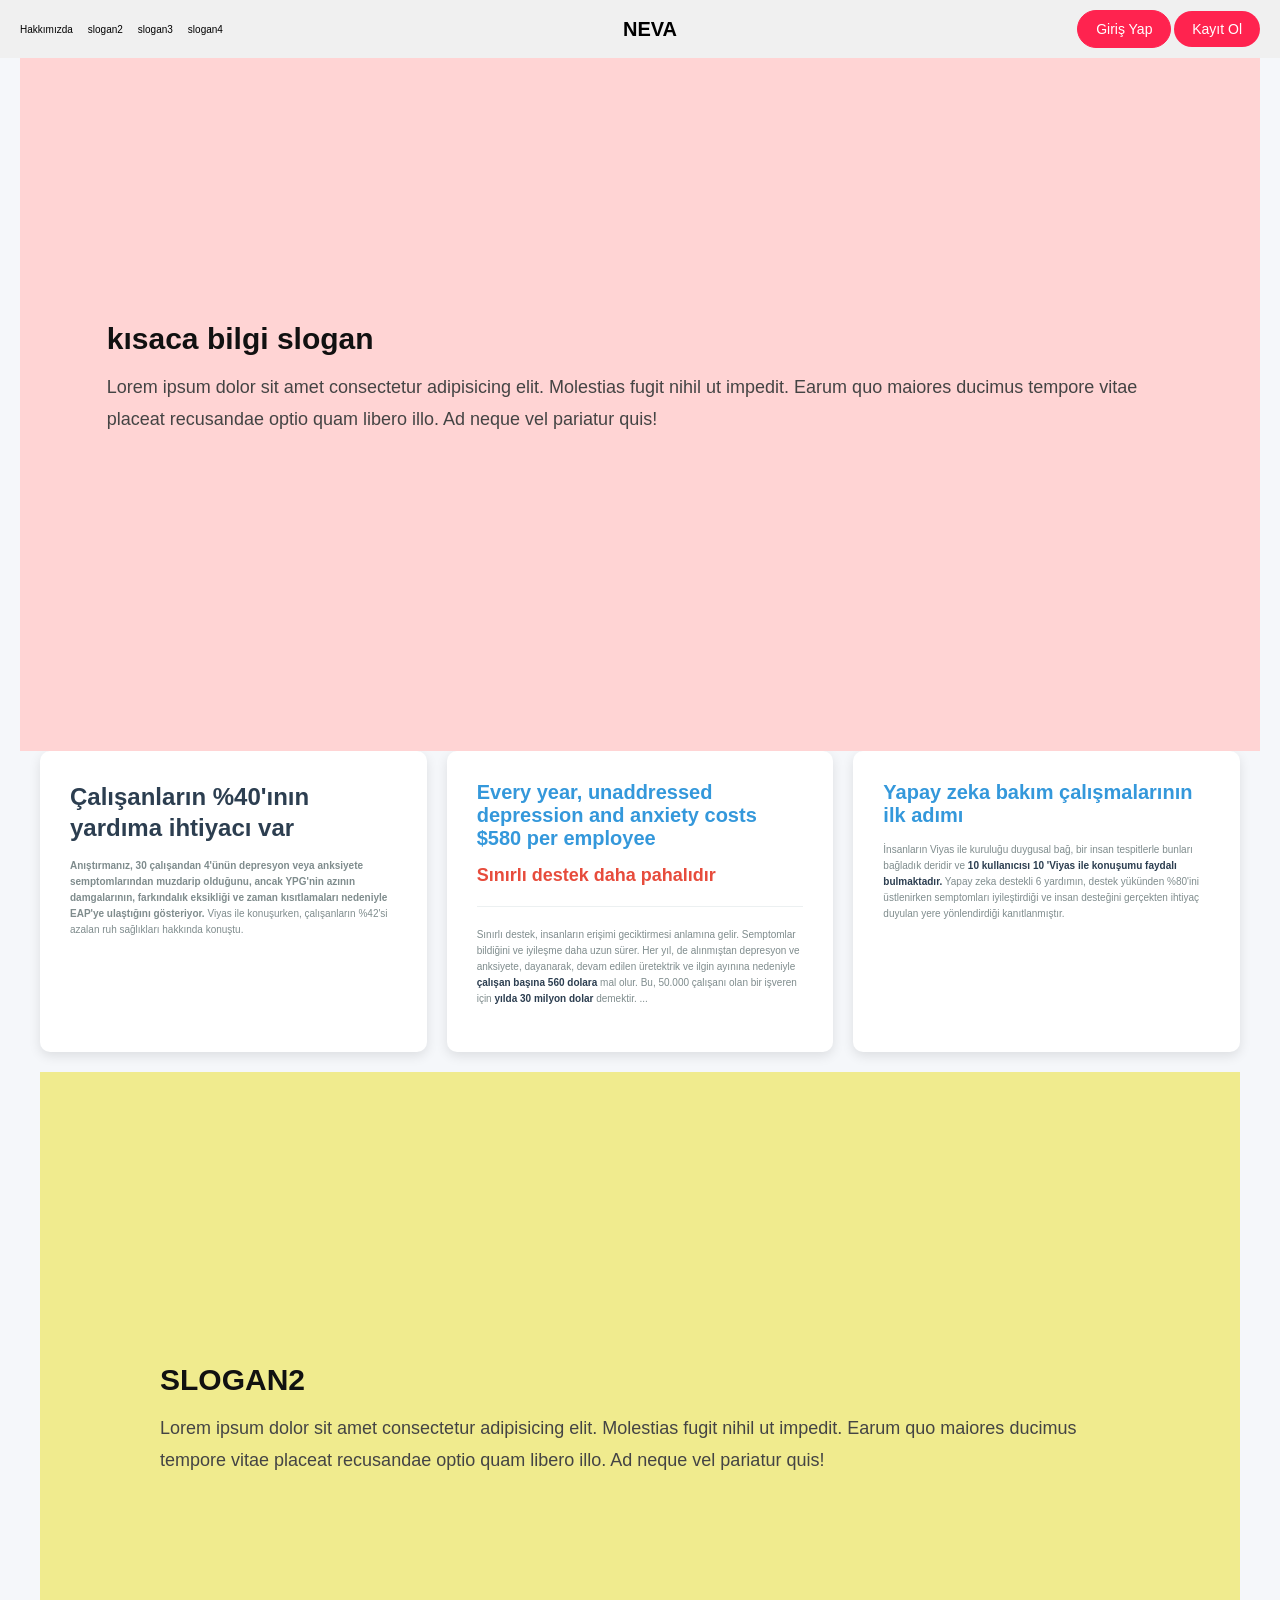
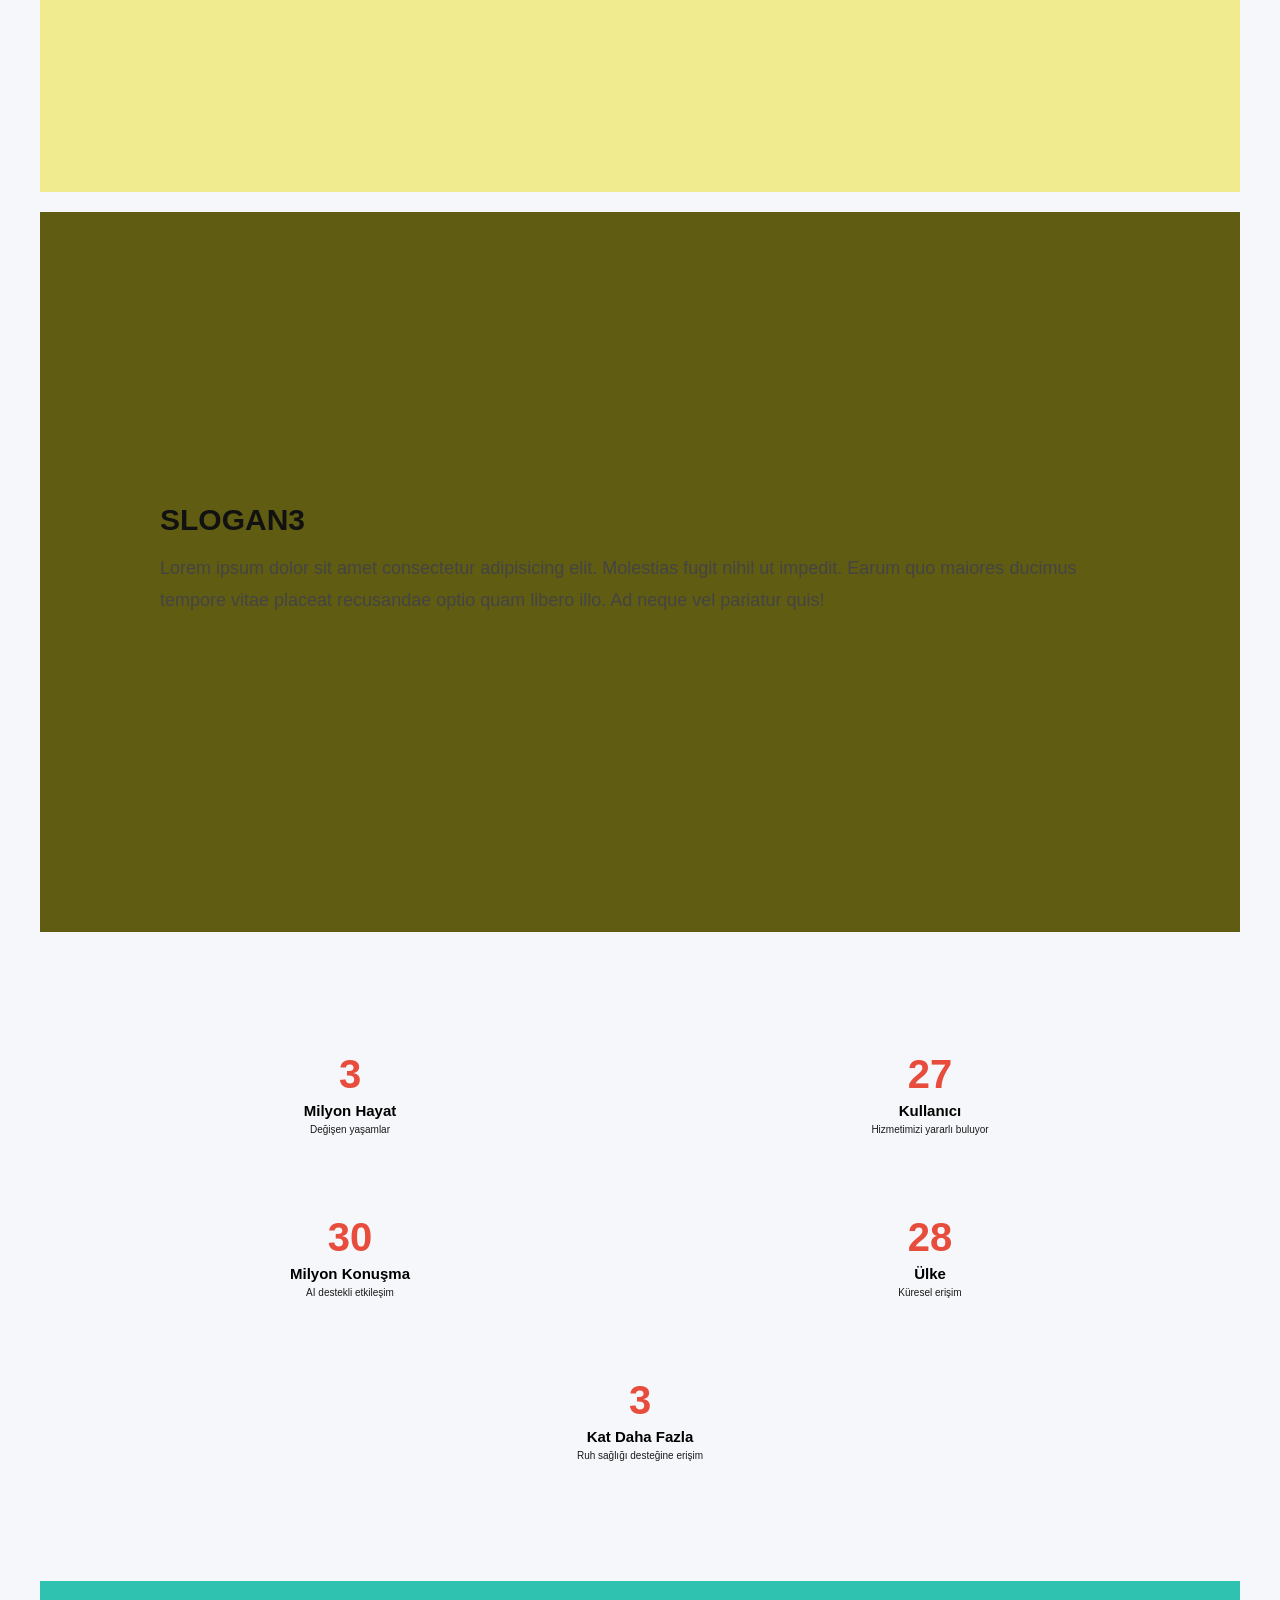
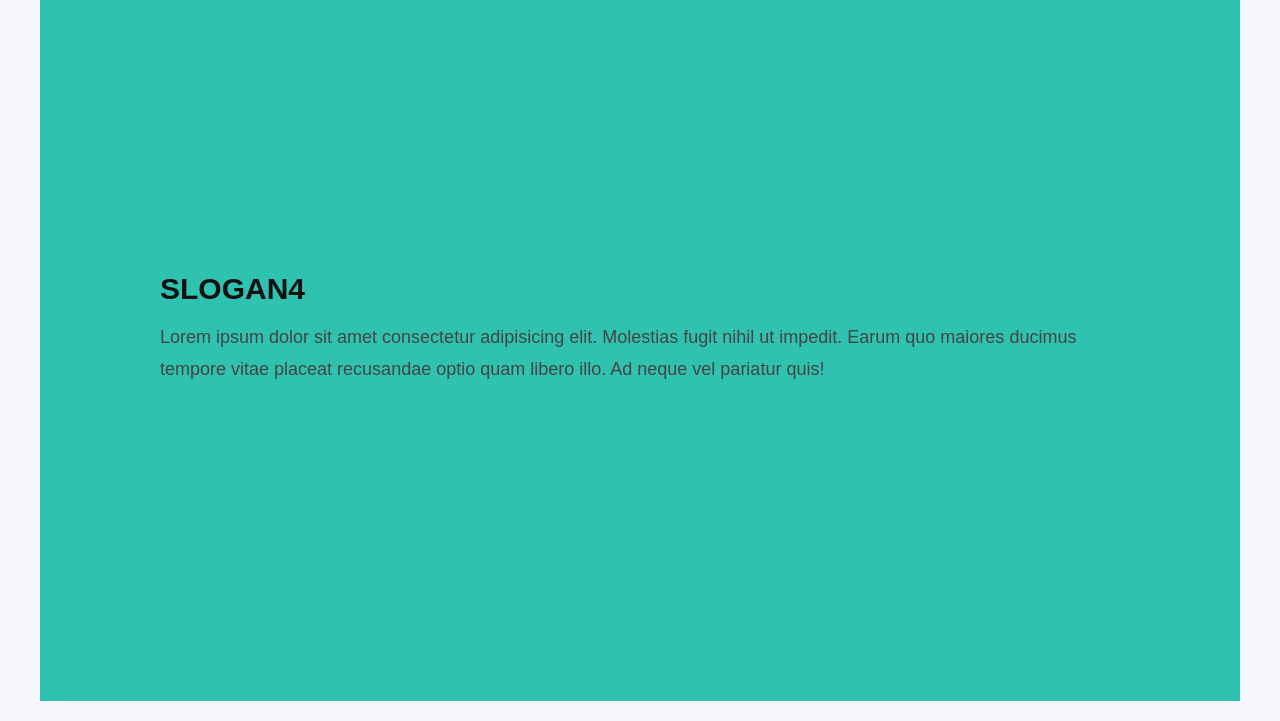
==== frontend/index.html @ 6c801b06 "anasayfa demo" ====
<!DOCTYPE html>
<html lang="tr">
<head>
  <meta charset="UTF-8" />
  <meta name="viewport" content="width=device-width, initial-scale=1.0"/>
  <link rel="stylesheet" href="styles.css" />
  <link rel="stylesheet" href="s.css" />
  <title>NEVA</title>
</head>
<body>

  <header class="header">
    <!-- 
    neva logosu
    <a href="#" class="logo"><img src="images/logo1.png" alt="logo" /></a> -->
  </header>



    <nav id="main-nav" class="hidden">
        <div class="nav-left">
           <a href="#slogan1">Hakkımızda </a>
           <a href="#slogan2">slogan2 </a>
            <a href="#slogan3">slogan3</a>
            <a href="#slogan4">slogan4</a>

        </div>
        <div class="nav-center">
            <h1>NEVA</h1>
        </div>
 <div class="auth-buttons">
      <a href="#" class="btn girisyap" id="openLoginModal">Giriş Yap</a>
      <a href="#" class="btn kayitol" id="openRegisterModal">Kayıt Ol</a>
    </div>
           
    </nav>


    <script src="script.js"></script>
</body>
</html>





  <button class="menu-button">
    <i class="fa-solid fa-bars"></i>
  </button>
<!--1.slogan-->
<section class="slogan1" id="slogan1">
    <div class="row">
    <div class="content">
     
      <h3>kısaca bilgi slogan</h3>
      <p>
      Lorem ipsum dolor sit amet consectetur adipisicing elit. Molestias fugit nihil ut impedit. Earum quo maiores ducimus tempore vitae placeat recusandae optio quam libero illo. Ad neque vel pariatur quis!
      </p>
      
      </div>
   </div>
  </div>
</section>


<!-- üçlü kart -->


<div class="container">
        <!-- Birinci Kart -->
        <div class="card">
            <h1>Çalışanların %40'ının yardıma ihtiyacı var</h1>
            <p><strong>Anıştırmanız, 30 çalışandan 4'ünün depresyon veya anksiyete semptomlarından muzdarip olduğunu, ancak YPG'nin azının damgalarının, farkındalık eksikliği ve zaman kısıtlamaları nedeniyle EAP'ye ulaştığını gösteriyor.</strong> Viyas ile konuşurken, çalışanların %42'si azalan ruh sağlıkları hakkında konuştu.</p>
        </div>
        
        <!-- İkinci Kart -->
        <div class="card">
            <h2>Every year, unaddressed depression and anxiety costs $580 per employee</h2>
            <h3>Sınırlı destek daha pahalıdır</h3>
            <div class="divider"></div>
            <p>Sınırlı destek, insanların erişimi geciktirmesi anlamına gelir. Semptomlar bildiğini ve iyileşme daha uzun sürer. Her yıl, de alınmıştan depresyon ve anksiyete, dayanarak, devam edilen üretektrik ve ilgin ayınına nedeniyle <span class="highlight">çalışan başına 560 dolara</span> mal olur. Bu, 50.000 çalışanı olan bir işveren için <span class="highlight">yılda 30 milyon dolar</span> demektir. ...</p>
        </div>
        
        <!-- Üçüncü Kart -->
        <div class="card">
            <h2>Yapay zeka bakım çalışmalarının ilk adımı</h2>
            <p>İnsanların Viyas ile kuruluğu duygusal bağ, bir insan tespitlerle bunları bağladık deridir ve <span class="highlight">10 kullanıcısı 10 'Viyas ile konuşumu faydalı bulmaktadır.</span> Yapay zeka destekli 6 yardımın, destek yükünden %80'ini üstlenirken semptomları iyileştirdiği ve insan desteğini gerçekten ihtiyaç duyulan yere yönlendirdiği kanıtlanmıştır.</p>
        </div>




<!--slogan2-->
<section class="slogan2" id="slogan2">
<div class="row">
<div class="image">

<div class="content">

      <h3>SLOGAN2 </h3>
      <p>
      Lorem ipsum dolor sit amet consectetur adipisicing elit. Molestias fugit nihil ut impedit. Earum quo maiores ducimus tempore vitae placeat recusandae optio quam libero illo. Ad neque vel pariatur quis!
      </p>
      
 
</div>
</div>
</section>

<!--slogan3-->
<section class="slogan3" id="slogan3">
<div class="row">
<div class="image">

<div class="content">

      <h3>SLOGAN3 </h3>
      <p>
      Lorem ipsum dolor sit amet consectetur adipisicing elit. Molestias fugit nihil ut impedit. Earum quo maiores ducimus tempore vitae placeat recusandae optio quam libero illo. Ad neque vel pariatur quis!
      </p>
</div>
</div>
</section>


<!-- sayaç başlangıç -->
<!-- 
 <div class="content-section">

    <div class="counter-section" id="counterSection">


            <div class="counters">
                <div class="counter-item">
                    <div class="counter-number" data-target="11">0
                    
                    </div>
                    <div class="counter-text">milyon</div>
                    <div class="counter-text">Kapsanan Hayatlar</div>
                </div>
                <div class="counter-item">
                    <div class="counter-number" data-target="91">0</div>
                    <div class="counter-text">Projects Completed</div>
                </div>
                <div class="counter-item">
                    <div class="counter-number" data-target="25">0</div>
                    <div class="counter-text">Team Members</div>
                </div>
                <div class="counter-item">
                    <div class="counter-number" data-target="98">0</div>
                    <div class="counter-text">Success Rate (%)</div>
                </div>
            </div>
        </div>
    </div>
     -->

<!-- YENİ SAYAÇ BÖLÜMÜ -->
<section class="counter-section" id="counterSection">
  <div class="counter-container">
    <div class="counter-row">
      <div class="counter-item">
        <div class="counter-number" data-target="11">0</div>
        <div class="counter-text">Milyon Hayat</div>
        <div class="counter-subtext">Değişen yaşamlar</div>
      </div>
      <div class="counter-item">
        <div class="counter-number" data-target="91">0</div>
        <div class="counter-text">Kullanıcı</div>
        <div class="counter-subtext">Hizmetimizi yararlı buluyor</div>
      </div>
    </div>
    
    <div class="counter-row">
      <div class="counter-item">
        <div class="counter-number" data-target="100">0</div>
        <div class="counter-text">Milyon Konuşma</div>
        <div class="counter-subtext">AI destekli etkileşim</div>
      </div>
      <div class="counter-item">
        <div class="counter-number" data-target="95">0</div>
        <div class="counter-text">Ülke</div>
        <div class="counter-subtext">Küresel erişim</div>
      </div>
    </div>
    
    <div class="counter-fullwidth">
      <div class="counter-item">
        <div class="counter-number" data-target="10">0</div>
        <div class="counter-text">Kat Daha Fazla</div>
        <div class="counter-subtext">Ruh sağlığı desteğine erişim</div>
      </div>
    </div>
  </div>
</section>


<section class="slogan4" id="slogan4">
<div class="content">
     <h3>SLOGAN4</h3>
      <p>
      Lorem ipsum dolor sit amet consectetur adipisicing elit. Molestias fugit nihil ut impedit. Earum quo maiores ducimus tempore vitae placeat recusandae optio quam libero illo. Ad neque vel pariatur quis!
      </p>
      
</div>
<div class="row">


</section>


  <!-- GİRİŞ YAP MODALI -->
  <div class="modal login-modal" id="loginModal">
    <div class="modal-content">
      <span class="close-button">&times;</span>
      <h2>Giriş Yap</h2>
      <form>
        <input type="email" placeholder="E-posta" required>
        <input type="password" placeholder="Şifre" required>
        <div class="remember-forgot">
          <label><input type="checkbox"> Beni Hatırla</label>
          <a href="#">Şifremi Unuttum?</a>
        </div>
        <input type="submit" value="Giriş">
        <p class="signup-link">
          Kayıtlı değil misin? <a href="#" id="switchToRegister">Kayıt Ol</a>
        </p>
      </form>
    </div>
  </div>



  <!-- KAYIT OL MODALI -->
  <div class="modal register-modal" id="registerModal">
    <div class="modal-content">
      <span class="close-register">&times;</span>
      <h2>Kayıt Ol</h2>
      <form id="registerForm">
        <input type="text" placeholder="Adınız" required>
        <input type="text" placeholder="Soyadınız" required>
        <input type="email" placeholder="E-posta" required>
        <input type="password" id="password" placeholder="Şifre" required>
        <input type="password" id="confirmPassword" placeholder="Şifreyi Tekrar Girin" required>
        <p id="passwordError" style="color: red; display: none;">Şifreler uyuşmuyor!</p>
        <input type="submit" value="Kayıt Ol">
        <p class="signup-link">
          Zaten bir hesabın var mı? <a href="#" id="switchToLogin">Giriş Yap</a>
        </p>
      </form>
    </div>
  </div>


  
  <!-- JAVASCRIPT -->
  <script>
    const loginModal = document.getElementById("loginModal");
    const registerModal = document.getElementById("registerModal");

    const openLoginBtn = document.getElementById("openLoginModal");
    const openRegisterBtn = document.getElementById("openRegisterModal");

    const closeLoginBtn = document.querySelector(".close-button");
    const closeRegisterBtn = document.querySelector(".close-register");

    const switchToRegisterLink = document.getElementById("switchToRegister");
    const switchToLoginLink = document.getElementById("switchToLogin");

    // Modal Aç
    openLoginBtn.addEventListener("click", e => {
      e.preventDefault();
      loginModal.classList.add("active");
      registerModal.classList.remove("active");
    });

    openRegisterBtn.addEventListener("click", e => {
      e.preventDefault();
      registerModal.classList.add("active");
      loginModal.classList.remove("active");
    });

    // Modal Kapat
    closeLoginBtn.addEventListener("click", () => loginModal.classList.remove("active"));
    closeRegisterBtn.addEventListener("click", () => registerModal.classList.remove("active"));

    window.addEventListener("click", e => {
      if (e.target === loginModal) loginModal.classList.remove("active");
      if (e.target === registerModal) registerModal.classList.remove("active");
    });

    // Modal Geçişleri
    switchToRegisterLink.addEventListener("click", e => {
      e.preventDefault();
      loginModal.classList.remove("active");
      registerModal.classList.add("active");
    });

    switchToLoginLink.addEventListener("click", e => {
      e.preventDefault();
      registerModal.classList.remove("active");
      loginModal.classList.add("active");
    });

    // Şifre Eşleşme Kontrolü
    document.getElementById("registerForm").addEventListener("submit", function (e) {
      const pw = document.getElementById("password").value;
      const cpw = document.getElementById("confirmPassword").value;
      const errorMsg = document.getElementById("passwordError");

      if (pw !== cpw) {
        e.preventDefault();
        errorMsg.style.display = "block";
      } else {
        errorMsg.style.display = "none";
      }
    });


    //hadi başlayalım
    const startNowBtn = document.getElementById("startNowBtn");

startNowBtn.addEventListener("click", e => {
  e.preventDefault();
  registerModal.classList.add("active");
  loginModal.classList.remove("active");
});

  </script>




    <script>

        document.addEventListener('DOMContentLoaded', () => {
            const counterElements = document.querySelectorAll('.counter-number');
            const counterSection = document.getElementById('counterSection');
            let animationInProgress = false;
            let animationTimeout;
            
            // Reset all counters to 0
            function resetCounters() {
                counterElements.forEach(element => {
                    element.textContent = '0';
                    element.classList.remove('counting', 'completed');
                });
            }
            
            // Check if element is in viewport
            function isInViewport(element) {
                const rect = element.getBoundingClientRect();
                return (
                    rect.top <= (window.innerHeight * 0.75) && // Start animation when 75% in view
                    rect.bottom >= (window.innerHeight * 0.25)
                );
            }
            
            // Animate counter
            function animateCounter(element, target) {
                let current = 0;
                const increment = target / 50; // Slower animation
                element.classList.add('counting');
                
                const timer = setInterval(() => {
                    current += increment;
                    if (current >= target) {
                        clearInterval(timer);
                        current = target;
                        element.classList.remove('counting');
                        element.classList.add('completed');
                    }
                    element.textContent = Math.floor(current);
                }, 20); // Increased duration for smoother effect
            }
            
            // Handle scroll event with debounce
            function handleScroll() {
                // Clear any pending timeout
                clearTimeout(animationTimeout);
                
                // Debounce the scroll event
                animationTimeout = setTimeout(() => {
                    if (isInViewport(counterSection)) {
                        if (!animationInProgress) {
                            animationInProgress = true;
                            resetCounters();
                            
                            // Small delay before starting animation
                            setTimeout(() => {
                                counterElements.forEach(element => {
                                    const target = parseInt(element.getAttribute('data-target'));
                                    animateCounter(element, target);
                                });
                            }, 300);
                        }
                    } else {
                        // Reset animation flag when section leaves viewport
                        animationInProgress = false;
                    }
                }, 100);
            } 
            window.addEventListener('scroll', handleScroll);
           
            handleScroll();
        });
    </script>

    <!-- sayaç bitiş -->
</body>
</html>
---- frontend/styles.css ----
@import url("https://fonts.googleapis.com/css2?family=Open+Sans:wght@400;600&display=swap");


body {
    margin: 0;
    font-family: sans-serif;
}

/* Sayfa içeriğinin navigasyonun altından başlaması için body'e padding ekliyoruz */
body {
    padding-top: 60px; /* Navigasyon çubuğunun yüksekliğine göre ayarlayın */
}

#main-nav {
    display: flex;
    justify-content: space-between;
    align-items: center;
    /* Başlangıçta arka plan rengi #f0f0f0 (content-section ile aynı) */
    background-color: #f0f0f0; 
    padding: 10px 20px;
    box-shadow: none; /* Başlangıçta gölge yok */
    border-radius: 0; /* Sivri köşeler */
    position: fixed; /* Sabit konumlandırma */
    width: 100%;
    top: 0;
    left: 0;
    z-index: 1000; /* Diğer elementlerin üzerinde olması için */
    transition: background-color 0.3s ease-in-out, box-shadow 0.3s ease-in-out; /* Geçiş efektleri */
}

/* Navigasyon görünür olduğunda uygulanacak stil */
#main-nav.scrolled {
    background-color: rgb(255, 255, 255); /* Aşağı inince beyaz arka plan */
    box-shadow: 0 2px 5px rgba(0,0,0,0.1); /* Aşağı inince gölge */
}

.nav-left {
    display: flex;
    gap: 15px; /* Sloganlar arası boşluk */
}

.nav-left a {
    color: black; /* Siyah yazılar */
    text-decoration: none;
    font-weight: normal; /* Normal kalınlık */
}

.nav-center {
    flex-grow: 1; /* Ortadaki NEVA yazısının ortaya gelmesi için */
    text-align: center;
}

.nav-center h1 {
    margin: 0;
    color: black; /* NEVA yazısı da siyah */
    font-size: 2em; /* İstediğiniz boyutu ayarlayabilirsiniz */
    font-weight: bold; /* Kalın olmasını isterseniz */
}

.nav-right button {
    background-color: #ff0052; /* Pembe buton rengi */
    color: white;
    border: none;
    padding: 10px 20px;
    cursor: pointer;
    border-radius: 0; /* Yuvarlak köşeleri kaldırıyoruz */
    font-size: 1em;
    margin-left: 10px;
}

.nav-right button.giris-yap {
    background-color: #ff3366; /* Bir tık açık pembe */
}









* {
  margin: 0;
  padding: 0;
  box-sizing: border-box;
  text-decoration: none;
  font-family: "Open Sans", sans-serif;
}

html {
  font-size: 62.5%;
  scroll-behavior: smooth;
}

body {
  background-color: #f8faf8;
  color: #212529;
}

/* HEADER */

/* .header {
  display: flex;
  align-items: center;
  justify-content: space-between;
  gap: 2rem;
  flex-wrap: nowrap;
  background-color: rgb(35, 218, 96);
  padding: 0.5rem 7%;
  border-radius: 30px;
  box-shadow: 0 4px 10px rgba(0, 0, 0, 0.1);
  margin: 2rem 7%;
  position: sticky;
  top: 0;
  z-index: 1000;
} */

/*logo tasarımı başlangıcı
.logo {
  flex-shrink: 0;
   logo sabit kalsın 
  display: flex;
  align-items: center;
}

.logo img {
  height: 9rem; /* ya da kullandığın boyut neyse 
  width: auto;
  border-radius: 25px;
}
.logo span {
  color: black;
  font-size: 1.7rem;
  font-weight: 600;
}
logo tasarım bitiş*/


/* NAVBAR 
.navbar {
  display: inline-block;
  gap: 2rem;
  justify-content: center;
}
.navbar a {
  font-size: 1.6rem;
  color: #212529;
  padding-bottom: 0.5rem;
  border-bottom: 2px solid transparent;
  transition: all 0.2s ease;
}

.navbar a:hover {
  border-color: #ff234f;
  color: #ff234f;
}
.navbar a.active {
  border-bottom: 2px solid #ff234f;
  color: #ff234f;
} */

/* BUTONLAR */
.btn {
  padding: 1rem 2rem;
  border-radius: 30px;
  font-size: 1.4rem;
  font-weight: 600;
  display: inline-block;
  transition: background 0.3s, color 0.3s;
  cursor: pointer;
  border: none;
  white-space: nowrap;
}

.başla {
  margin-top: 1rem;
  display: inline-block;
  background-color: #ff234f;
  border-radius: 30px;
  color: rgb(255, 255, 255);
}



.girisyap {
  background-color: transparent;
  color: #212529;
  border: 1px solid #ccc;
}

.girisyap:hover {
  background-color: #f1f1f1;
}

/* .kayitol {
  background-color: #ff234f;
  color: white;
}

.kayitol:hover {
  background-color: #e00a38;
} */

/* MENU BUTTON */
.menu-button {
  font-size: 2rem;
  background: none;
  border: none;
  cursor: pointer;
  color: #333;
}
/* .btn .kayitol {
  border-radius: 30px;
} */

/*  */

.slogan1 {
  position: relative;
  padding: 4rem 7%;
  display: flex;
  align-items: center;
  justify-content: center;
  min-height: 80vh;
  background-color: rgb(255, 212, 212);
  overflow: hidden;
}

/*slogan2*/
.slogan2 {
  padding: 6rem 10%;
  display: flex;
  align-items: center;
  justify-content: space-between;
  gap: 4rem;
  min-height: 80vh;
  background-color: #f0eb8e; /* isteğe bağlı açık zemin */
}

/*slogan3*/
.slogan3 {
  padding: 6rem 10%;
  display: flex;
  align-items: center;
  justify-content: space-between;
  gap: 4rem;
  min-height: 80vh;
  background-color: #605c12; /* isteğe bağlı açık zemin */
}

/*slogan4*/
.slogan4 {
  padding: 6rem 10%;
  display: flex;
  align-items: center;
  justify-content: space-between;
  gap: 4rem;
  min-height: 80vh;
  background-color: #2fc2b1; /* isteğe bağlı açık zemin */
}



.row {
  display: flex;
  flex-wrap: wrap;
  gap: 4rem;
  align-items: center;
  justify-content: center;
}


/* METİN */
.content {
  flex: 1 1 40rem;
}

.content h3 {
  font-size: 3rem;
  margin-bottom: 1.5rem;
  color: #111;
}

.content p {
  font-size: 1.8rem;
  line-height: 1.8;
  margin-bottom: 2.5rem;
  color: #444;
}

/* SCROLLBAR */
::-webkit-scrollbar {
  width: 4px;
}
::-webkit-scrollbar-thumb {
  background-color: #737373;
  border-radius: 2%;
}


.contact {
  padding: 4rem 7%;
  background-color: #f9f9f9;
}

.contact .heading {
  text-align: center;
  font-size: 3rem;
  margin-bottom: 2rem;
  color: #111111;
}

.contact .row {
  display: flex;
  flex-wrap: wrap;
  gap: 3rem;
  align-items: center;
  justify-content: center;
}

.contact .map {
  flex: 1 1 45rem;
  height: 300px;
  border: 0;
  border-radius: 30px;
  box-shadow: 0 4px 10px rgba(0, 0, 0, 0.1);
}

.contact form {
  flex: 1 1 35rem;
  background: white;
  padding: 2rem;
  border-radius: 30px;
  box-shadow: 0 4px 10px rgba(0, 0, 0, 0.1);
}

.contact form h3 {
  font-size: 2rem;
  margin-bottom: 1.5rem;
  color: #333;
}

.contact form .inputBox {
  margin-bottom: 1.2rem;
  position: relative;
}

.contact form .inputBox input {
  width: 100%;
  padding: 1rem;
  border: 1px solid #ccc;
  border-radius: 8px;
  outline: none;
  font-size: 1.4rem;
}

.contact form .btn {
  background-color: #ff234f;
  color: white;
  padding: 1rem 2rem;
  font-size: 1.4rem;
  border: none;
  border-radius: 8px;
  cursor: pointer;
  transition: background 0.3s ease;
}

.contact form .btn:hover {
  background-color: #ffffff;
}

/*login kısmı*/
/* Kararan arka plan ve modal kutusu */
.login-modal {
  display: none;
  position: fixed;
  z-index: 2000;
  left: 0;
  top: 0;
  width: 100%;
  height: 100%;
  background-color: rgba(0, 0, 0, 0.5); /* Arka plan kararma */
  justify-content: center;
  align-items: center;
}

.login-modal.active {
  display: flex;
}

.modal-content {
  background: white;
  padding: 30px;
  border-radius: 30px;
  width: 350px;
  position: relative;
  text-align: center;
  box-shadow: 0 0 15px rgba(0, 0, 0, 0.3);
}

.modal-content h2 {
  margin-bottom: 20px;
}

.modal-content input[type="email"],
.modal-content input[type="password"] {
  width: 100%;
  padding: 10px;
  margin-bottom: 15px;
  border: 1px solid #ccc;
  border-radius: 5px;
}

.modal-content input[type="submit"] {
  width: 100%;
  padding: 10px;
  background: #e00a38;
  color: white;
  border: none;
  border-radius: 5px;
  cursor: pointer;
}

.modal-content input[type="submit"]:hover {
  background: #e00a38;
}

.remember-forgot {
  display: flex;
  justify-content: space-between;
  align-items: center;
  font-size: 0.9em;
  margin-bottom: 15px;
}

.remember-forgot a {
  color: #e00a38;
  text-decoration: none;
}

.signup-link {
  margin-top: 10px;
  font-size: 0.9em;
}

.signup-link a {
  color: #e00a38;
  text-decoration: none;
}

/* Çıkış (kapat) butonu */
.close-button {
  position: absolute;
  right: 15px;
  top: 10px;
  font-size: 24px;
  cursor: pointer;
}

/*kayıt ol modal başlangıç*/
.register-modal {
  display: none;
  position: fixed;
  z-index: 2000;
  left: 0;
  top: 0;
  width: 100%;
  height: 100%;
  background-color: rgba(0, 0, 0, 0.5);
  justify-content: center;
  align-items: center;
}

.register-modal.active {
  display: flex;
}

.register-modal .modal-content {
  background: white;
  padding: 30px;
  border-radius: 30px;
  width: 350px;
  position: relative;
  text-align: center;
  box-shadow: 0 0 15px rgba(0, 0, 0, 0.3);
}

.register-modal input[type="text"],
.register-modal input[type="email"],
.register-modal input[type="password"],
.register-modal input[type="submit"] {
  width: 100%;
  padding: 10px;
  margin-bottom: 12px;
  border: 1px solid #ccc;
  border-radius: 5px;
}

.register-modal input[type="submit"] {
  background: #34a853;
  color: white;
  cursor: pointer;
}

.register-modal input[type="submit"]:hover {
  background: #2a8b45;
}

.close-register {
  position: absolute;
  right: 15px;
  top: 10px;
  font-size: 24px;
  cursor: pointer;
}

.register-modal .signup-link a {
  color: #e00a38;
  text-decoration: none;
}
/*kayıt ol modal bitiş*/

/*deneme*/
/* Genel butonlar */
.btn {
  background: #ff234f;
  color: white;
  padding: 10px 18px;
  text-decoration: none;
  border-radius: 30px;
  border-color: #ff234f;
  font-weight: 500;
  transition: 0.3s;
  display: inline-block;
}

.btn:hover {
  background: #e00a38;
}

/* Modal arka plan */
.modal {
  display: none;
  position: fixed;
  z-index: 2000;
  left: 0;
  top: 0;
  width: 100%;
  height: 100%;
  background-color: rgba(0, 0, 0, 0.5); /* Arka plan kararır */
  justify-content: center;
  align-items: center;
}

/* Modal aktif hale geldiğinde görünür */
.modal.active {
  display: flex;
}

/* Modal kutusu */
.modal-content {
  background: white;
  padding: 30px;
  border-radius: 10px;
  width: 350px;
  text-align: center;
  position: relative;
  box-shadow: 0 0 15px rgba(0, 0, 0, 0.3);
}

/* Giriş/Kayıt inputları */
.modal-content input[type="text"],
.modal-content input[type="email"],
.modal-content input[type="password"],
.modal-content input[type="submit"] {
  width: 100%;
  padding: 10px;
  margin-bottom: 12px;
  border: 1px solid #ccc;
  border-radius: 5px;
}

/* Submit butonu */
.modal-content input[type="submit"] {
  background: #2a8b45;
  color: white;
  border: none;
  cursor: pointer;
}

.modal-content input[type="submit"]:hover {
  background: #2a8b45;
}

/* Kapatma butonları */
.close-button,
.close-register {
  position: absolute;
  right: 15px;
  top: 10px;
  font-size: 22px;
  font-weight: bold;
  cursor: pointer;
}

/* Diğer bağlantılar */
.remember-forgot {
  display: flex;
  justify-content: space-between;
  font-size: 0.9em;
  margin-bottom: 12px;
}

.signup-link a {
  color: #e00a38;
  text-decoration: none;
}





/* üçlü kart başlangıç*/

* {
            box-sizing: border-box;
            margin: 0;
            padding: 0;
            font-family: 'Segoe UI', Tahoma, Geneva, Verdana, sans-serif;
        }
        
        body {
            background-color: #f5f7fa;
            padding: 20px;
        }
        
        .container {
            max-width: 1200px;
            margin: 0 auto;
            display: flex;
            flex-wrap: wrap;
            gap: 20px;
        }
        
        .card {
            flex: 1 1 300px;
            background-color: white;
            border-radius: 10px;
            box-shadow: 0 4px 12px rgba(0, 0, 0, 0.1);
            padding: 30px;
            transition: transform 0.3s ease;
        }
        
        .card:hover {
            transform: translateY(-5px);
        }
        
        .card h1 {
            font-size: 24px;
            color: #2c3e50;
            margin-bottom: 15px;
            line-height: 1.3;
        }
        
        .card h2 {
            font-size: 20px;
            color: #3498db;
            margin-bottom: 15px;
        }
        
        .card h3 {
            font-size: 18px;
            color: #e74c3c;
            margin-bottom: 15px;
        }
        
        .card p {
            color: #7f8c8d;
            line-height: 1.6;
            margin-bottom: 15px;
        }
        
        .card .highlight {
            color: #2c3e50;
            font-weight: bold;
        }
        
        .divider {
            height: 1px;
            background-color: #ecf0f1;
            margin: 20px 0;
        }
        
        @media (max-width: 768px) {
            .container {
                flex-direction: column;
            }
        }

        /* üçlü kart bitiş*/



/*sayaç başlangıç*/
        /* body {
            font-family: 'Arial', sans-serif;
            line-height: 1.6;
            margin: 0;
            padding: 0;
            color: #333;
        }
        
        .container {
            max-width: 1200px;
            margin: 0 auto;
            padding: 40px 20px;
        }
        
        .counter-section {
            background-color: #f8f9fa;
            padding: 80px 0;
            text-align: center;
            margin: 100px 0;
            transition: all 0.3s ease;
        }
        
        .counters {
            display: flex;
            justify-content: space-around;
            flex-wrap: wrap;
            margin-top: 50px;
        }
        
        .counter-item {
            padding: 20px;
            margin: 10px;
            flex: 1;
            min-width: 200px;
        }
        
        .counter-number {
            font-size: 48px;
            font-weight: bold;
            color: #2c3e50;
            margin-bottom: 10px;
            transition: color 0.3s ease;
        }
        
        .counter-text {
            font-size: 18px;
            color: #7f8c8d;
        }
        
        .content-section {
            height: 100vh;
            display: flex;
            align-items: center;
            justify-content: center;
            font-size: 24px;
            background-color: #e9ecef;
        }
         */


/* YENİ SAYAÇ STİLLERİ */
.counter-section {

  /*renk geçişli arka plan*/
  /* background: linear-gradient(135deg, #4761c3, #eee0ff); */
  color: rgb(0, 0, 0);
  padding: 4rem 2rem;
  text-align: center;
  width: 100%;
  margin: 3rem 0;
}

.counter-container {
  max-width: 1200px;
  margin: 0 auto;
}

.counter-row {
  display: flex;
  justify-content: space-around;
  margin-bottom: 2rem;
  flex-wrap: wrap;
}

.counter-item {
  flex: 1;
  min-width: 250px;
  margin: 1rem;
  padding: 2rem;
  background: rgba(255, 255, 255, 0.1);
  border-radius: 15px;
  backdrop-filter: blur(5px);
  transition: transform 0.3s ease;
}

.counter-item:hover {
  transform: translateY(-10px);
}

.counter-fullwidth {
  width: 100%;
  display: flex;
  justify-content: center;
}

.counter-fullwidth .counter-item {
  max-width: 600px;
  width: 100%;
}

.counter-number {
  font-size: 4rem;
  font-weight: 700;
  margin-bottom: 0.5rem;
  font-family: 'Montserrat', sans-serif;
}

.counter-text {
  font-size: 1.5rem;
  font-weight: 600;
  margin-bottom: 0.5rem;
}

.counter-subtext {
  font-size: 1rem;
  opacity: 0.9;
}

/* Responsive ayarlar */
@media (max-width: 768px) {
  .counter-row {
    flex-direction: column;
  }
  
  .counter-item {
    margin: 1rem 0;
  }
  
  .counter-number {
    font-size: 3rem;
  }
}




        /* Animation classes */
        .counting {
            color: #e74c3c;
        }
        
        .completed {
            color: #2ecc71;
        }
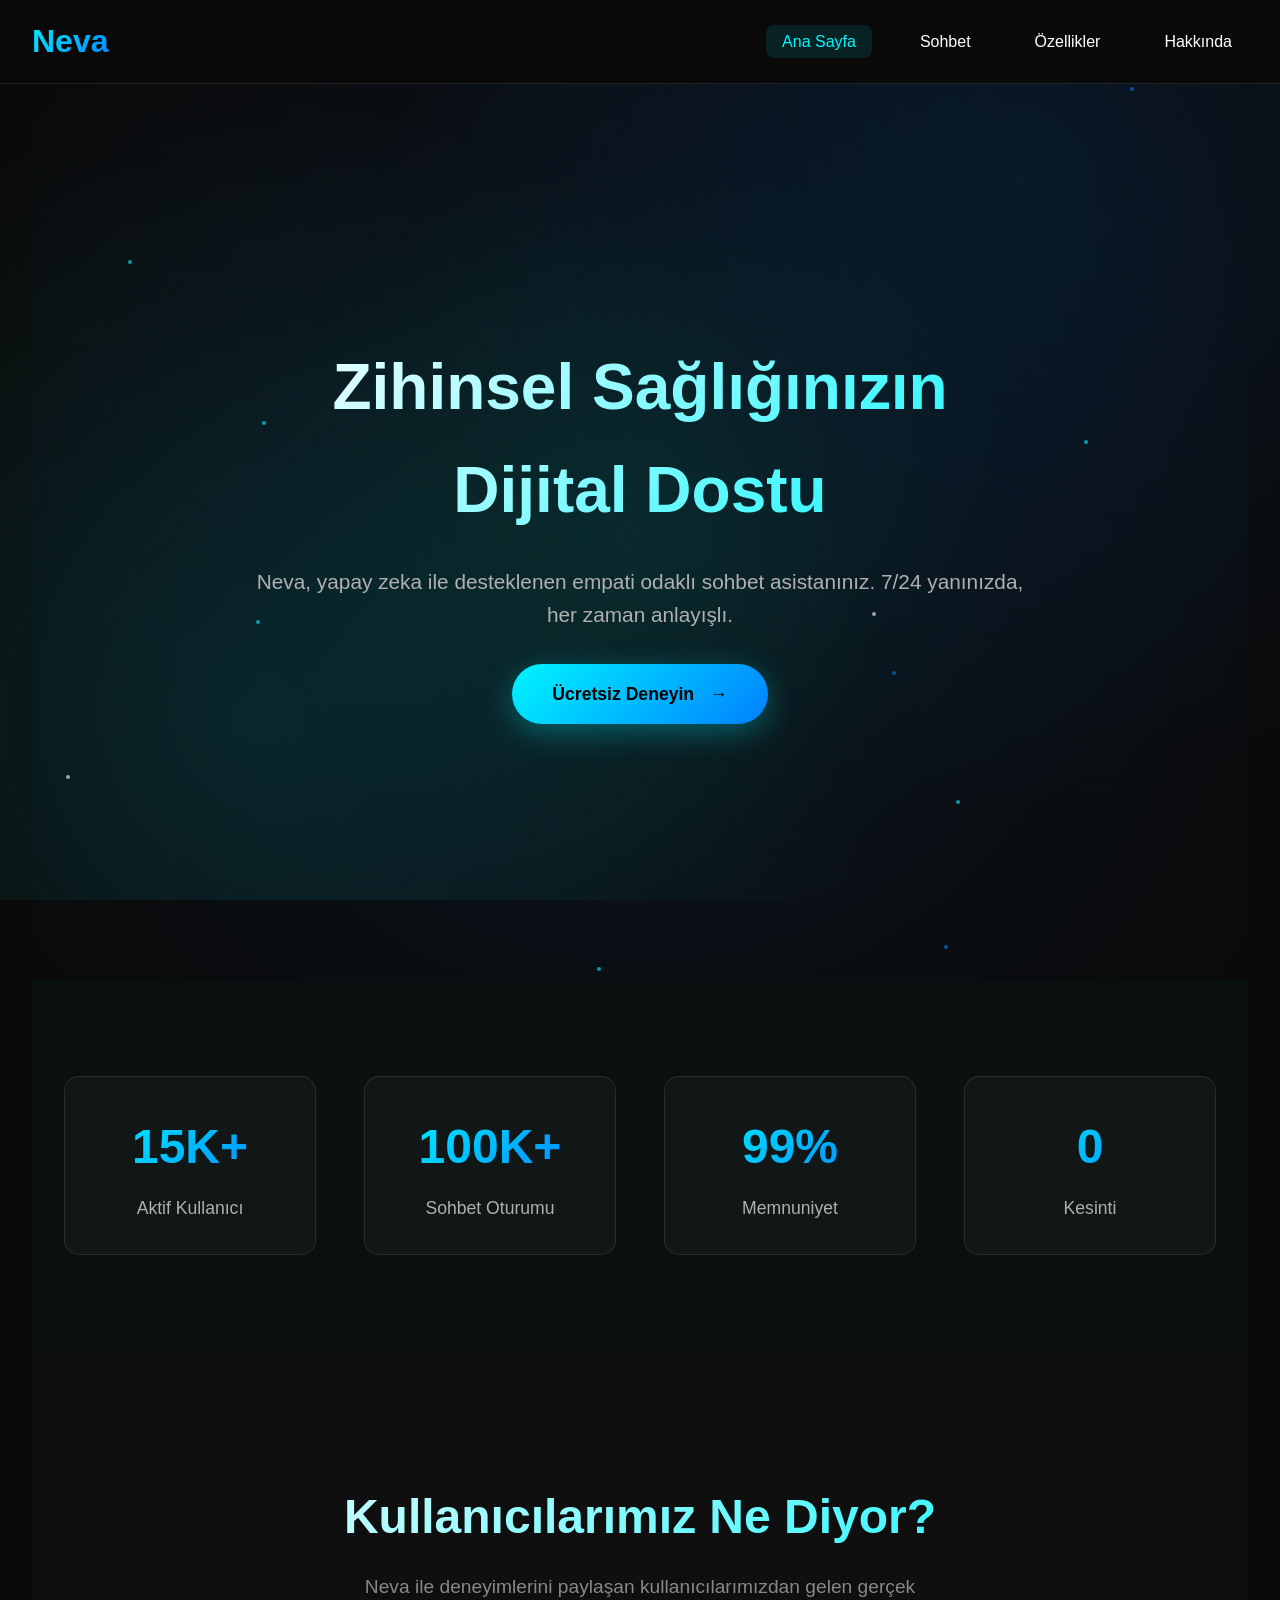
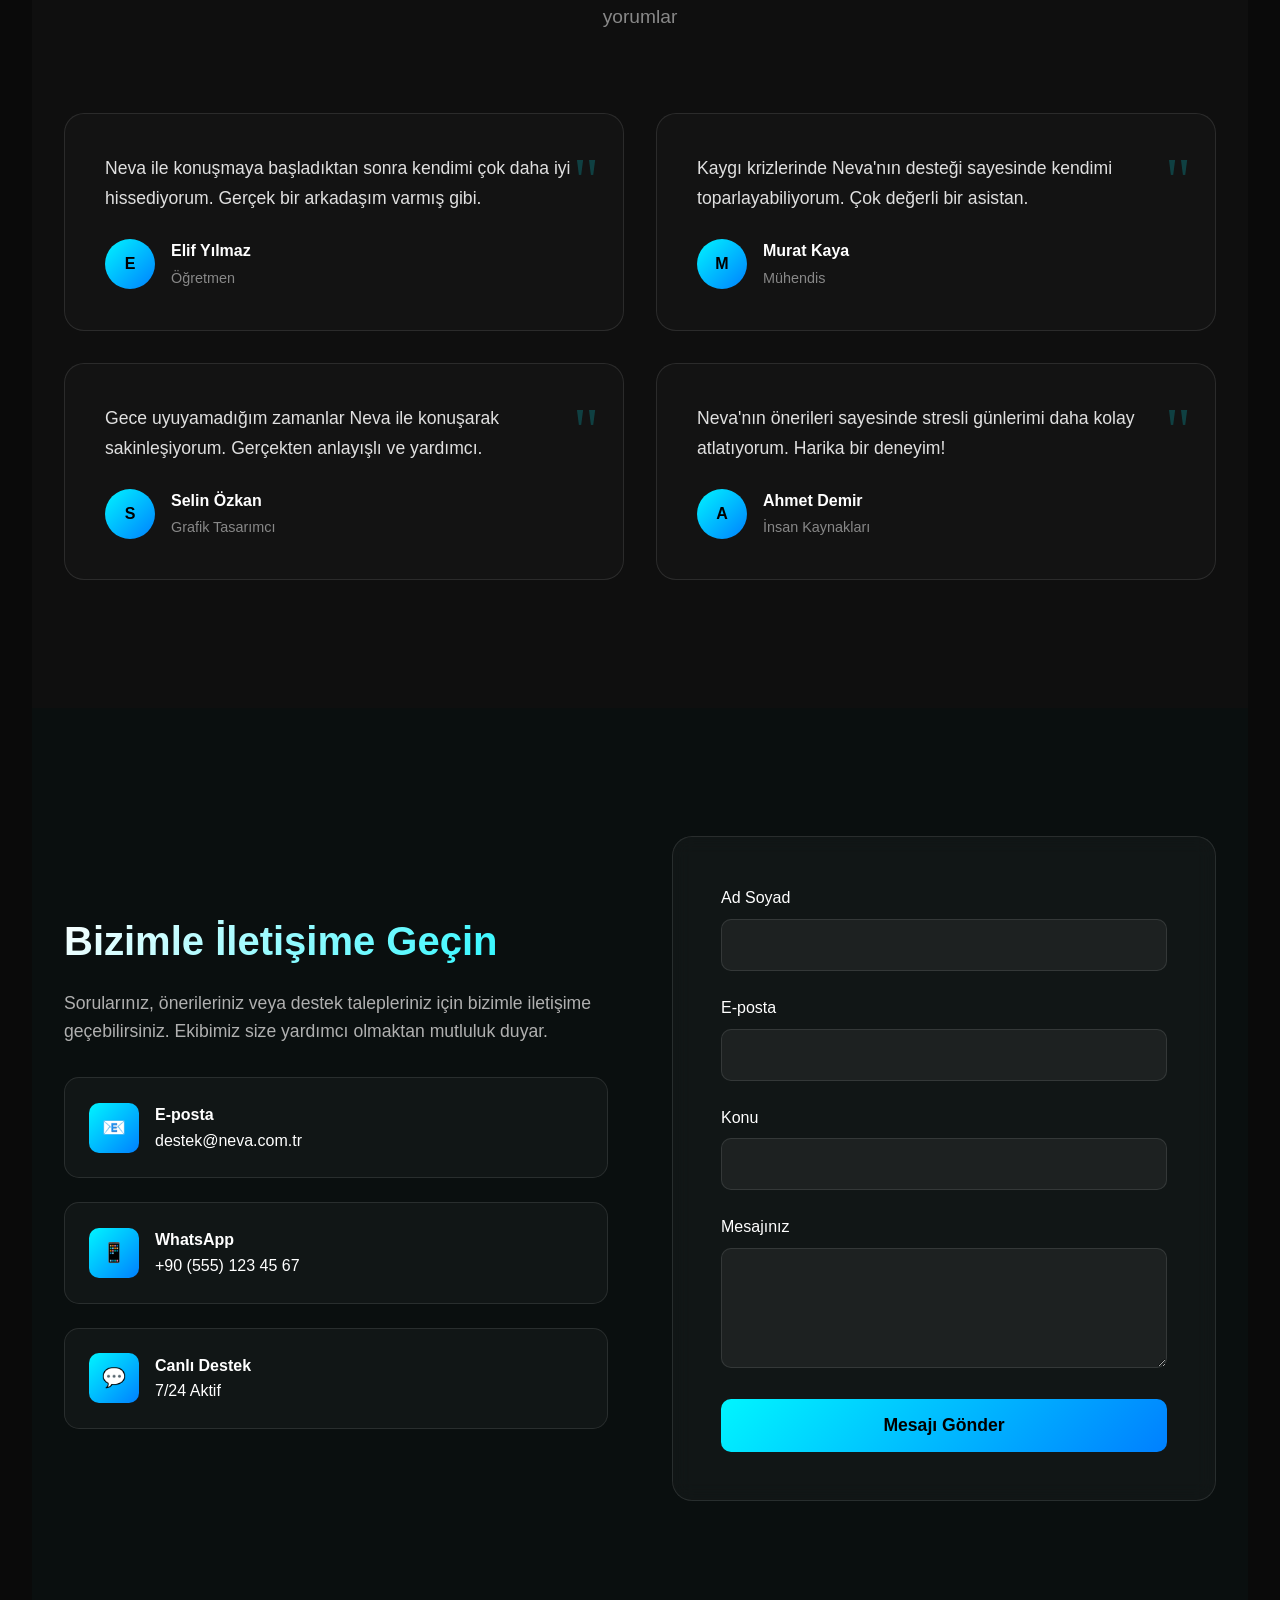
==== commit de1bc043: "Arayüz güncellemeleri" ====
--- a/frontend/index.html
+++ b/frontend/index.html
@@ -1,414 +1,2021 @@
 <!DOCTYPE html>
 <html lang="tr">
 <head>
-  <meta charset="UTF-8" />
-  <meta name="viewport" content="width=device-width, initial-scale=1.0"/>
-  <link rel="stylesheet" href="styles.css" />
-  <link rel="stylesheet" href="s.css" />
-  <title>NEVA</title>
+    <meta charset="UTF-8">
+    <meta name="viewport" content="width=device-width, initial-scale=1.0">
+    <title>Neva - AI Sohbet Platformu</title>
+    <style>
+        * {
+            margin: 0;
+            padding: 0;
+            box-sizing: border-box;
+        }
+
+        body {
+            font-family: 'Inter', -apple-system, BlinkMacSystemFont, sans-serif;
+            background: #0a0a0a;
+            color: #ffffff;
+            line-height: 1.6;
+        }
+
+        /* Navigation */
+        .navbar {
+            position: fixed;
+            top: 0;
+            width: 100%;
+            z-index: 1000;
+            background: rgba(10, 10, 10, 0.98);
+            backdrop-filter: blur(20px);
+            border-bottom: 1px solid rgba(255, 255, 255, 0.1);
+            padding: 1rem 0;
+        }
+
+        .nav-container {
+            max-width: 1400px;
+            margin: 0 auto;
+            display: flex;
+            justify-content: space-between;
+            align-items: center;
+            padding: 0 2rem;
+            position: relative;
+        }
+
+        .logo {
+            font-size: 2rem;
+            font-weight: 700;
+            background: linear-gradient(135deg, #00f5ff, #0080ff);
+            -webkit-background-clip: text;
+            -webkit-text-fill-color: transparent;
+            background-clip: text;
+            cursor: pointer;
+            z-index: 1001;
+        }
+
+        .nav-menu {
+            display: flex;
+            gap: 2rem;
+            list-style: none;
+        }
+
+        .nav-menu a {
+            color: #ffffff;
+            text-decoration: none;
+            font-weight: 500;
+            transition: all 0.3s ease;
+            padding: 0.5rem 1rem;
+            border-radius: 8px;
+        }
+
+        .nav-menu a:hover, .nav-menu a.active {
+            color: #00f5ff;
+            background: rgba(0, 245, 255, 0.1);
+        }
+
+        /* Mobile Menu */
+        .mobile-menu-toggle {
+            display: none;
+            flex-direction: column;
+            cursor: pointer;
+            z-index: 1001;
+        }
+
+        .mobile-menu-toggle span {
+            width: 25px;
+            height: 3px;
+            background: #ffffff;
+            margin: 3px 0;
+            transition: 0.3s;
+            border-radius: 3px;
+        }
+
+        .mobile-menu-toggle.active span:nth-child(1) {
+            transform: rotate(-45deg) translate(-5px, 6px);
+            background: #00f5ff;
+        }
+
+        .mobile-menu-toggle.active span:nth-child(2) {
+            opacity: 0;
+        }
+
+        .mobile-menu-toggle.active span:nth-child(3) {
+            transform: rotate(45deg) translate(-5px, -6px);
+            background: #00f5ff;
+        }
+
+        .mobile-menu {
+            position: fixed;
+            top: 0;
+            left: -100%;
+            width: 80%;
+            height: 100vh;
+            background: rgba(10, 10, 10, 0.98);
+            backdrop-filter: blur(20px);
+            transition: left 0.3s ease;
+            z-index: 1000;
+            padding-top: 100px;
+            border-right: 1px solid rgba(255, 255, 255, 0.1);
+        }
+
+        .mobile-menu.active {
+            left: 0;
+        }
+
+        .mobile-menu-items {
+            display: flex;
+            flex-direction: column;
+            gap: 0;
+            padding: 0 2rem;
+        }
+
+        .mobile-menu-items a {
+            color: #ffffff;
+            text-decoration: none;
+            font-weight: 500;
+            padding: 1.5rem 1rem;
+            border-bottom: 1px solid rgba(255, 255, 255, 0.1);
+            transition: all 0.3s ease;
+            display: flex;
+            align-items: center;
+            gap: 1rem;
+            font-size: 1.1rem;
+        }
+
+        .mobile-menu-items a:hover, .mobile-menu-items a.active {
+            color: #00f5ff;
+            background: rgba(0, 245, 255, 0.1);
+            transform: translateX(10px);
+        }
+
+        .mobile-menu-items a::before {
+            content: '';
+            width: 4px;
+            height: 4px;
+            background: #00f5ff;
+            border-radius: 50%;
+            opacity: 0;
+            transition: opacity 0.3s ease;
+        }
+
+        .mobile-menu-items a:hover::before, .mobile-menu-items a.active::before {
+            opacity: 1;
+        }
+
+        .mobile-menu-overlay {
+            position: fixed;
+            top: 0;
+            left: 0;
+            width: 100%;
+            height: 100vh;
+            background: rgba(0, 0, 0, 0.5);
+            z-index: 999;
+            opacity: 0;
+            visibility: hidden;
+            transition: all 0.3s ease;
+        }
+
+        .mobile-menu-overlay.active {
+            opacity: 1;
+            visibility: visible;
+        }
+
+        /* Page Container */
+        .page-container {
+            margin-top: 80px;
+            min-height: calc(100vh - 80px);
+        }
+
+        /* Page Sections */
+        .page-section {
+            display: none;
+            padding: 0rem 2rem;
+            max-width: 1400px;
+            margin: 0 auto;
+        }
+
+        .page-section.active {
+            display: block;
+        }
+
+        
+        .page-title {
+            font-size: 3rem;
+            font-weight: 700;
+            margin-bottom: 2rem;
+            background: linear-gradient(135deg, #ffffff, #00f5ff);
+            -webkit-background-clip: text;
+            -webkit-text-fill-color: transparent;
+            background-clip: text;
+            text-align: center;
+        }
+
+        .page-subtitle {
+            font-size: 1.2rem;
+            color: #888;
+            text-align: center;
+            margin-bottom: 4rem;
+            max-width: 800px;
+            margin-left: auto;
+            margin-right: auto;
+        }
+
+        /* Chat Interface */
+        .chat-container {
+            max-width: 1200px;
+            margin: 0 auto;
+            display: grid;
+            grid-template-columns: 300px 1fr;
+            gap: 2rem;
+            height: 80vh;
+        }
+
+        .chat-sidebar {
+            background: rgba(255, 255, 255, 0.03);
+            border: 1px solid rgba(255, 255, 255, 0.1);
+            border-radius: 20px;
+            padding: 2rem;
+            backdrop-filter: blur(10px);
+        }
+
+        .chat-list {
+            display: flex;
+            flex-direction: column;
+            gap: 1rem;
+            max-height: 500px;
+            overflow-y: auto;
+        }
+
+        .chat-item {
+            padding: 1rem;
+            margin-right: 5px;  
+            background: rgba(255, 255, 255, 0.05);
+            border-radius: 10px;
+            cursor: pointer;
+            transition: all 0.3s ease;
+            border: 1px solid transparent;
+        }
+
+        .chat-item:hover, .chat-item.active {
+            background: rgba(0, 245, 255, 0.1);
+            border-color: rgba(0, 245, 255, 0.3);
+            transform: translateX(5px);
+        }
+
+        .chat-item-title {
+            font-weight: 600;
+            margin-bottom: 0.5rem;
+            color: #ffffff;
+        }
+
+        .chat-item-preview {
+            font-size: 0.9rem;
+            color: #888;
+        }
+
+        .chat-item-date {
+            font-size: 0.8rem;
+            color: #666;
+            margin-top: 0.5rem;
+        }
+
+        .chat-main {
+            display: flex;
+            flex-direction: column;
+            background: rgba(255, 255, 255, 0.03);
+            border: 1px solid rgba(255, 255, 255, 0.1);
+            border-radius: 20px;
+            backdrop-filter: blur(10px);
+        }
+
+        .chat-header {
+            padding: 1.5rem 2rem;
+            border-bottom: 1px solid rgba(255, 255, 255, 0.1);
+            display: flex;
+            align-items: center;
+            gap: 1rem;
+        }
+
+        .chat-avatar {
+            width: 50px;
+            height: 50px;
+            background: linear-gradient(135deg, #00f5ff, #0080ff);
+            border-radius: 50%;
+            display: flex;
+            align-items: center;
+            justify-content: center;
+            font-weight: 600;
+            color: #000;
+        }
+
+        .chat-info h3 {
+            color: #ffffff;
+            margin-bottom: 0.2rem;
+        }
+
+        .chat-status {
+            color: #00f5ff;
+            font-size: 0.9rem;
+        }
+
+        .chat-messages {
+            flex: 1;
+            padding: 2rem;
+            overflow-y: auto;
+            display: flex;
+            flex-direction: column;
+            gap: 1rem;
+        }
+
+        .message {
+            max-width: 70%;
+            padding: 1rem 1.5rem;
+            border-radius: 20px;
+            position: relative;
+        }
+
+        .message.user {
+            background: linear-gradient(135deg, #00f5ff, #0080ff);
+            color: #000;
+            align-self: flex-end;
+            border-bottom-right-radius: 5px;
+        }
+
+        .message.ai {
+            background: rgba(255, 255, 255, 0.1);
+            color: #ffffff;
+            align-self: flex-start;
+            border-bottom-left-radius: 5px;
+            border: 1px solid rgba(255, 255, 255, 0.1);
+        }
+
+        .message-time {
+            font-size: 0.8rem;
+            opacity: 0.7;
+            margin-top: 0.5rem;
+        }
+
+        .chat-input {
+            padding: 1.5rem 2rem;
+            border-top: 1px solid rgba(255, 255, 255, 0.1);
+            display: flex;
+            gap: 1rem;
+            align-items: center;
+        }
+
+        .chat-input input {
+            flex: 1;
+            padding: 1rem;
+            background: rgba(255, 255, 255, 0.05);
+            border: 1px solid rgba(255, 255, 255, 0.1);
+            border-radius: 25px;
+            color: #ffffff;
+            font-size: 1rem;
+        }
+
+        .chat-input input:focus {
+            outline: none;
+            border-color: #00f5ff;
+        }
+
+        .chat-send {
+            background: linear-gradient(135deg, #00f5ff, #0080ff);
+            color: #000;
+            border: none;
+            padding: 1rem 1.5rem;
+            border-radius: 25px;
+            cursor: pointer;
+            font-weight: 600;
+            transition: all 0.3s ease;
+        }
+
+        .chat-send:hover {
+            transform: translateY(-2px);
+            box-shadow: 0 10px 30px rgba(0, 245, 255, 0.3);
+        }
+
+        /* Features Grid */
+        .features-grid {
+            display: grid;
+            grid-template-columns: repeat(auto-fit, minmax(350px, 1fr));
+            gap: 2rem;
+            margin-top: 2rem;
+        }
+
+        .feature-card {
+            background: rgba(255, 255, 255, 0.03);
+            border: 1px solid rgba(255, 255, 255, 0.1);
+            border-radius: 20px;
+            padding: 2.5rem;
+            transition: all 0.3s ease;
+            backdrop-filter: blur(10px);
+        }
+
+        .feature-card:hover {
+            transform: translateY(-10px);
+            border-color: rgba(0, 245, 255, 0.3);
+            box-shadow: 0 20px 40px rgba(0, 245, 255, 0.1);
+        }
+
+        .feature-icon {
+            width: 60px;
+            height: 60px;
+            background: linear-gradient(135deg, #00f5ff, #0080ff);
+            border-radius: 12px;
+            display: flex;
+            align-items: center;
+            justify-content: center;
+            margin-bottom: 1.5rem;
+            font-size: 1.5rem;
+        }
+
+        .feature-title {
+            font-size: 1.5rem;
+            font-weight: 600;
+            margin-bottom: 1rem;
+            color: #ffffff;
+        }
+
+        .feature-description {
+            color: #b0b0b0;
+            line-height: 1.7;
+            margin-bottom: 1.5rem;
+        }
+
+        .feature-list {
+            list-style: none;
+            display: flex;
+            flex-direction: column;
+            gap: 0.5rem;
+        }
+
+        .feature-list li {
+            color: #888;
+            padding-left: 1.5rem;
+            position: relative;
+        }
+
+        .feature-list li::before {
+            content: '✓';
+            color: #00f5ff;
+            font-weight: bold;
+            position: absolute;
+            left: 0;
+        }
+
+        /* About Section */
+        .about-content {
+            display: grid;
+            grid-template-columns: 1fr 1fr;
+            gap: 4rem;
+            align-items: center;
+            margin-top: 2rem;
+        }
+
+        .about-text {
+            font-size: 1.1rem;
+            color: #b0b0b0;
+            line-height: 1.8;
+        }
+
+        .about-image {
+            background: linear-gradient(135deg, rgba(0, 245, 255, 0.1), rgba(0, 128, 255, 0.1));
+            border-radius: 20px;
+            padding: 3rem;
+            text-align: center;
+            border: 1px solid rgba(255, 255, 255, 0.1);
+        }
+
+        .about-stats {
+            display: grid;
+            grid-template-columns: repeat(2, 1fr);
+            gap: 2rem;
+            margin-top: 3rem;
+        }
+
+        .stat-item {
+            text-align: center;
+            padding: 2rem;
+            background: rgba(255, 255, 255, 0.03);
+            border-radius: 15px;
+            border: 1px solid rgba(255, 255, 255, 0.1);
+        }
+
+        .stat-number {
+            font-size: 2.5rem;
+            font-weight: 800;
+            background: linear-gradient(135deg, #00f5ff, #0080ff);
+            -webkit-background-clip: text;
+            -webkit-text-fill-color: transparent;
+            background-clip: text;
+        }
+
+        .stat-label {
+            color: #888;
+            margin-top: 0.5rem;
+        }
+
+        /* Sprint Details */
+        .sprint-card {
+            background: rgba(255, 255, 255, 0.03);
+            border: 1px solid rgba(255, 255, 255, 0.1);
+            border-radius: 20px;
+            padding: 2rem;
+            margin-bottom: 2rem;
+            backdrop-filter: blur(10px);
+        }
+
+        .sprint-header {
+            display: flex;
+            justify-content: space-between;
+            align-items: center;
+            margin-bottom: 1.5rem;
+        }
+
+        .sprint-title {
+            font-size: 1.5rem;
+            font-weight: 600;
+            color: #ffffff;
+        }
+
+        .sprint-status {
+            padding: 0.5rem 1rem;
+            border-radius: 20px;
+            font-size: 0.9rem;
+            font-weight: 500;
+        }
+
+        .sprint-status.completed {
+            background: rgba(0, 245, 255, 0.2);
+            color: #00f5ff;
+        }
+
+        .sprint-status.in-progress {
+            background: rgba(255, 193, 7, 0.2);
+            color: #ffc107;
+        }
+
+        .sprint-details {
+            display: grid;
+            grid-template-columns: 1fr 1fr;
+            gap: 2rem;
+        }
+
+        .sprint-info h4 {
+            color: #00f5ff;
+            margin-bottom: 1rem;
+        }
+
+        * {
+            margin: 0;
+            padding: 0;
+            box-sizing: border-box;
+        }
+
+        body {
+            font-family: 'Inter', -apple-system, BlinkMacSystemFont, sans-serif;
+            background: #0a0a0a;
+            color: #ffffff;
+            overflow-x: hidden;
+            line-height: 1.6;
+        }
+
+        /* Navigation */
+        .navbar {
+            position: fixed;
+            top: 0;
+            width: 100%;
+            z-index: 1000;
+            background: rgba(10, 10, 10, 0.95);
+            backdrop-filter: blur(20px);
+            border-bottom: 1px solid rgba(255, 255, 255, 0.1);
+            padding: 1rem 0;
+            transition: all 0.3s ease;
+        }
+
+        .nav-container {
+            max-width: 1400px;
+            margin: 0 auto;
+            display: flex;
+            justify-content: space-between;
+            align-items: center;
+            padding: 0 2rem;
+        }
+
+        .logo {
+            font-size: 2rem;
+            font-weight: 700;
+            background: linear-gradient(135deg, #00f5ff, #0080ff);
+            -webkit-background-clip: text;
+            -webkit-text-fill-color: transparent;
+            background-clip: text;
+        }
+
+        .nav-menu {
+            display: flex;
+            gap: 2rem;
+            list-style: none;
+        }
+
+        .nav-menu a {
+            color: #ffffff;
+            text-decoration: none;
+            font-weight: 500;
+            transition: all 0.3s ease;
+            position: relative;
+            padding: 0.5rem 1rem;
+            border-radius: 8px;
+        }
+
+        .nav-menu a:hover {
+            color: #00f5ff;
+            background: rgba(0, 245, 255, 0.1);
+        }
+
+        .nav-cta {
+            background: linear-gradient(135deg, #00f5ff, #0080ff);
+            color: #000;
+            padding: 0.7rem 1.5rem;
+            border-radius: 25px;
+            text-decoration: none;
+            font-weight: 600;
+            transition: all 0.3s ease;
+            box-shadow: 0 4px 20px rgba(0, 245, 255, 0.3);
+        }
+
+        .nav-cta:hover {
+            transform: translateY(-2px);
+            box-shadow: 0 8px 30px rgba(0, 245, 255, 0.5);
+        }
+
+        /* Hero Section */
+        .hero {
+            height: 100vh;
+            display: flex;
+            align-items: center;
+            justify-content: center;
+            text-align: center;
+            background: radial-gradient(circle at 50% 50%, rgba(0, 245, 255, 0.1) 0%, rgba(0, 128, 255, 0.05) 50%, transparent 100%);
+            overflow: hidden;
+        }
+
+        .hero::before {
+            content: '';
+            position: absolute;
+            top: 0;
+            left: 0;
+            right: 0;
+            bottom: 0;
+            background: 
+                radial-gradient(circle at 20% 80%, rgba(0, 245, 255, 0.1) 0%, transparent 50%),
+                radial-gradient(circle at 80% 20%, rgba(0, 128, 255, 0.1) 0%, transparent 50%);
+            animation: pulse 4s ease-in-out infinite alternate;
+        }
+
+        .hero-content {
+            max-width: 800px;
+            z-index: 1;
+            position: relative;
+        }
+
+        .hero-title {
+            font-size: 4rem;
+            font-weight: 800;
+            margin-bottom: 1.5rem;
+            background: linear-gradient(135deg, #ffffff, #00f5ff);
+            -webkit-background-clip: text;
+            -webkit-text-fill-color: transparent;
+            background-clip: text;
+            opacity: 0;
+            animation: slideUp 1s ease 0.5s forwards;
+        }
+
+        .hero-subtitle {
+            font-size: 1.3rem;
+            color: #b0b0b0;
+            margin-bottom: 2rem;
+            opacity: 0;
+            animation: slideUp 1s ease 0.7s forwards;
+        }
+
+        .hero-cta {
+            display: inline-flex;
+            align-items: center;
+            gap: 1rem;
+            background: linear-gradient(135deg, #00f5ff, #0080ff);
+            color: #000;
+            padding: 1rem 2.5rem;
+            border-radius: 50px;
+            text-decoration: none;
+            font-weight: 600;
+            font-size: 1.1rem;
+            transition: all 0.3s ease;
+            opacity: 0;
+            animation: slideUp 1s ease 0.9s forwards;
+            box-shadow: 0 8px 30px rgba(0, 245, 255, 0.3);
+        }
+
+        .hero-cta:hover {
+            transform: translateY(-3px);
+            box-shadow: 0 12px 40px rgba(0, 245, 255, 0.5);
+        }
+
+        .floating-elements {
+            position: absolute;
+            width: 100%;
+            height: 100%;
+            pointer-events: none;
+        }
+
+        .floating-element {
+            position: absolute;
+            width: 4px;
+            height: 4px;
+            background: #00f5ff;
+            border-radius: 50%;
+            opacity: 0.6;
+            animation: float 6s ease-in-out infinite;
+        }
+
+        /* Features Section */
+        .features {
+            padding: 8rem 2rem;
+            background: #111111;
+        }
+
+        .features-container {
+            max-width: 1400px;
+            margin: 0 auto;
+        }
+
+        .section-header {
+            text-align: center;
+            margin-bottom: 5rem;
+        }
+
+        .section-title {
+            font-size: 3rem;
+            font-weight: 700;
+            margin-bottom: 1rem;
+            background: linear-gradient(135deg, #ffffff, #00f5ff);
+            -webkit-background-clip: text;
+            -webkit-text-fill-color: transparent;
+            background-clip: text;
+        }
+
+        .section-subtitle {
+            font-size: 1.2rem;
+            color: #888;
+            max-width: 600px;
+            margin: 0 auto;
+        }
+
+        .features-grid {
+            display: grid;
+            grid-template-columns: repeat(auto-fit, minmax(350px, 1fr));
+            gap: 2rem;
+        }
+
+        .feature-card {
+            background: rgba(255, 255, 255, 0.02);
+            border: 1px solid rgba(255, 255, 255, 0.1);
+            border-radius: 20px;
+            padding: 2.5rem;
+            transition: all 0.3s ease;
+            backdrop-filter: blur(10px);
+            position: relative;
+            overflow: hidden;
+        }
+
+        .feature-card::before {
+            content: '';
+            position: absolute;
+            top: 0;
+            left: 0;
+            right: 0;
+            height: 2px;
+            background: linear-gradient(90deg, transparent, #00f5ff, transparent);
+            opacity: 0;
+            transition: opacity 0.3s ease;
+        }
+
+        .feature-card:hover::before {
+            opacity: 1;
+        }
+
+        .feature-card:hover {
+            transform: translateY(-10px);
+            border-color: rgba(0, 245, 255, 0.3);
+            box-shadow: 0 20px 40px rgba(0, 245, 255, 0.1);
+        }
+
+        .feature-icon {
+            width: 60px;
+            height: 60px;
+            background: linear-gradient(135deg, #00f5ff, #0080ff);
+            border-radius: 12px;
+            display: flex;
+            align-items: center;
+            justify-content: center;
+            margin-bottom: 1.5rem;
+            font-size: 1.5rem;
+        }
+
+        .feature-title {
+            font-size: 1.5rem;
+            font-weight: 600;
+            margin-bottom: 1rem;
+            color: #ffffff;
+        }
+
+        .feature-description {
+            color: #b0b0b0;
+            line-height: 1.7;
+        }
+
+        /* Stats Section */
+        .stats {
+            padding: 6rem 2rem;
+            background: rgba(0, 245, 255, 0.02);
+        }
+
+        .stats-container {
+            max-width: 1200px;
+            margin: 0 auto;
+            display: grid;
+            grid-template-columns: repeat(auto-fit, minmax(250px, 1fr));
+            gap: 3rem;
+        }
+
+        .stat-item {
+            text-align: center;
+            padding: 2rem;
+            background: rgba(255, 255, 255, 0.03);
+            border-radius: 15px;
+            border: 1px solid rgba(255, 255, 255, 0.1);
+            transition: all 0.3s ease;
+        }
+
+        .stat-item:hover {
+            transform: translateY(-5px);
+            border-color: rgba(0, 245, 255, 0.3);
+        }
+
+        .stat-number {
+            font-size: 3rem;
+            font-weight: 800;
+            background: linear-gradient(135deg, #00f5ff, #0080ff);
+            -webkit-background-clip: text;
+            -webkit-text-fill-color: transparent;
+            background-clip: text;
+            margin-bottom: 0.5rem;
+        }
+
+        .stat-label {
+            color: #b0b0b0;
+            font-size: 1.1rem;
+            font-weight: 500;
+        }
+
+        /* Testimonials Section */
+        .testimonials {
+            padding: 8rem 2rem;
+            background: #0f0f0f;
+        }
+
+        .testimonials-container {
+            max-width: 1400px;
+            margin: 0 auto;
+        }
+
+        .testimonials-grid {
+            display: grid;
+            grid-template-columns: repeat(auto-fit, minmax(400px, 1fr));
+            gap: 2rem;
+            margin-top: 4rem;
+        }
+
+        .testimonial-card {
+            background: rgba(255, 255, 255, 0.02);
+            border: 1px solid rgba(255, 255, 255, 0.1);
+            border-radius: 20px;
+            padding: 2.5rem;
+            transition: all 0.3s ease;
+            position: relative;
+            overflow: hidden;
+        }
+
+        .testimonial-card::before {
+            content: '"';
+            position: absolute;
+            top: 1rem;
+            right: 1.5rem;
+            font-size: 4rem;
+            color: rgba(0, 245, 255, 0.2);
+            font-family: serif;
+        }
+
+        .testimonial-card:hover {
+            transform: translateY(-5px);
+            border-color: rgba(0, 245, 255, 0.3);
+        }
+
+        .testimonial-text {
+            color: #e0e0e0;
+            font-size: 1.1rem;
+            line-height: 1.7;
+            margin-bottom: 1.5rem;
+        }
+
+        .testimonial-author {
+            display: flex;
+            align-items: center;
+            gap: 1rem;
+        }
+
+        .author-avatar {
+            width: 50px;
+            height: 50px;
+            background: linear-gradient(135deg, #00f5ff, #0080ff);
+            border-radius: 50%;
+            display: flex;
+            align-items: center;
+            justify-content: center;
+            font-weight: 600;
+            color: #000;
+        }
+
+        .author-info {
+            flex: 1;
+        }
+
+        .author-name {
+            font-weight: 600;
+            color: #ffffff;
+            margin-bottom: 0.2rem;
+        }
+
+        .author-role {
+            color: #888;
+            font-size: 0.9rem;
+        }
+
+        /* Contact Section */
+        .contact {
+            padding: 8rem 2rem;
+            background: rgba(0, 245, 255, 0.02);
+        }
+
+        .contact-container {
+            max-width: 1200px;
+            margin: 0 auto;
+            display: grid;
+            grid-template-columns: 1fr 1fr;
+            gap: 4rem;
+            align-items: center;
+        }
+
+        .contact-info {
+            space-y: 2rem;
+        }
+
+        .contact-title {
+            font-size: 2.5rem;
+            font-weight: 700;
+            margin-bottom: 1rem;
+            background: linear-gradient(135deg, #ffffff, #00f5ff);
+            -webkit-background-clip: text;
+            -webkit-text-fill-color: transparent;
+            background-clip: text;
+        }
+
+        .contact-description {
+            color: #b0b0b0;
+            font-size: 1.1rem;
+            margin-bottom: 2rem;
+        }
+
+        .contact-details {
+            display: flex;
+            flex-direction: column;
+            gap: 1.5rem;
+        }
+
+        .contact-item {
+            display: flex;
+            align-items: center;
+            gap: 1rem;
+            padding: 1.5rem;
+            background: rgba(255, 255, 255, 0.03);
+            border: 1px solid rgba(255, 255, 255, 0.1);
+            border-radius: 15px;
+            transition: all 0.3s ease;
+        }
+
+        .contact-item:hover {
+            border-color: rgba(0, 245, 255, 0.3);
+            transform: translateX(5px);
+        }
+
+        .contact-icon {
+            width: 50px;
+            height: 50px;
+            background: linear-gradient(135deg, #00f5ff, #0080ff);
+            border-radius: 10px;
+            display: flex;
+            align-items: center;
+            justify-content: center;
+            font-size: 1.2rem;
+        }
+
+        .contact-form {
+            background: rgba(255, 255, 255, 0.03);
+            border: 1px solid rgba(255, 255, 255, 0.1);
+            border-radius: 20px;
+            padding: 3rem;
+            backdrop-filter: blur(10px);
+        }
+
+        .form-group {
+            margin-bottom: 1.5rem;
+        }
+
+        .form-label {
+            display: block;
+            margin-bottom: 0.5rem;
+            color: #ffffff;
+            font-weight: 500;
+        }
+
+        .form-input {
+            width: 100%;
+            padding: 1rem;
+            background: rgba(255, 255, 255, 0.05);
+            border: 1px solid rgba(255, 255, 255, 0.1);
+            border-radius: 10px;
+            color: #ffffff;
+            font-size: 1rem;
+            transition: all 0.3s ease;
+        }
+
+        .form-input:focus {
+            outline: none;
+            border-color: #00f5ff;
+            box-shadow: 0 0 0 3px rgba(0, 245, 255, 0.1);
+        }
+
+        .form-textarea {
+            resize: vertical;
+            min-height: 120px;
+        }
+
+        .form-submit {
+            background: linear-gradient(135deg, #00f5ff, #0080ff);
+            color: #000;
+            padding: 1rem 2rem;
+            border: none;
+            border-radius: 10px;
+            font-weight: 600;
+            cursor: pointer;
+            transition: all 0.3s ease;
+            width: 100%;
+            font-size: 1.1rem;
+        }
+
+        .form-submit:hover {
+            transform: translateY(-2px);
+            box-shadow: 0 10px 30px rgba(0, 245, 255, 0.3);
+        }
+
+        /* Footer */
+        .footer {
+            padding: 3rem 2rem;
+            background: #050505;
+            border-top: 1px solid rgba(255, 255, 255, 0.1);
+        }
+
+        .footer-container {
+            max-width: 1200px;
+            margin: 0 auto;
+            text-align: center;
+        }
+
+        .footer-social {
+            display: flex;
+            justify-content: center;
+            gap: 1rem;
+            margin-bottom: 2rem;
+        }
+
+        .social-link {
+            width: 50px;
+            height: 50px;
+            background: rgba(255, 255, 255, 0.05);
+            border: 1px solid rgba(255, 255, 255, 0.1);
+            border-radius: 50%;
+            display: flex;
+            align-items: center;
+            justify-content: center;
+            color: #ffffff;
+            text-decoration: none;
+            transition: all 0.3s ease;
+        }
+
+        .social-link:hover {
+            background: linear-gradient(135deg, #00f5ff, #0080ff);
+            color: #000;
+            transform: translateY(-3px);
+        }
+
+        .footer-text {
+            color: #888;
+        }
+
+        /* Animations */
+        @keyframes slideUp {
+            from {
+                opacity: 0;
+                transform: translateY(50px);
+            }
+            to {
+                opacity: 1;
+                transform: translateY(0);
+            }
+        }
+
+        @keyframes pulse {
+            0% { opacity: 0.5; }
+            100% { opacity: 1; }
+        }
+
+        @keyframes float {
+            0%, 100% { transform: translateY(0px) rotate(0deg); }
+            50% { transform: translateY(-20px) rotate(180deg); }
+        }
+
+        /* Scroll animations */
+        .fade-in {
+            opacity: 0;
+            transform: translateY(30px);
+            transition: all 0.6s ease;
+        }
+
+        .fade-in.visible {
+            opacity: 1;
+            transform: translateY(0);
+        }
+
+        /* Responsive Design */
+        @media (max-width: 768px) {
+            .nav-menu {
+                display: none;
+            }
+            
+            .hero-title {
+                font-size: 2.5rem;
+            }
+            
+            .contact-container {
+                grid-template-columns: 1fr;
+            }
+            
+            .testimonials-grid {
+                grid-template-columns: 1fr;
+            }
+            
+            .features-grid {
+                grid-template-columns: 1fr;
+            }
+        }
+        
+        .sprint-info ul {
+            list-style: none;
+            display: flex;
+            flex-direction: column;
+            gap: 0.5rem;
+        }
+
+        .sprint-info li {
+            color: #b0b0b0;
+            padding-left: 1.5rem;
+            position: relative;
+        }
+
+        .sprint-info li::before {
+            content: '→';
+            color: #00f5ff;
+            position: absolute;
+            left: 0;
+        }
+
+        /* Responsive */
+        @media (max-width: 768px) {
+            .nav-menu {
+                display: none;
+            }
+            
+            .chat-container {
+                grid-template-columns: 1fr;
+            }
+            
+            .about-content {
+                grid-template-columns: 1fr;
+            }
+            
+            .sprint-details {
+                grid-template-columns: 1fr;
+            }
+        }
+
+        /* Animations */
+        @keyframes fadeIn {
+            from {
+                opacity: 0;
+                transform: translateY(20px);
+            }
+            to {
+                opacity: 1;
+                transform: translateY(0);
+            }
+        }
+
+        .fade-in {
+            animation: fadeIn 0.5s ease forwards;
+        }
+    </style>
 </head>
 <body>
-
-  <header class="header">
-    <!-- 
-    neva logosu
-    <a href="#" class="logo"><img src="images/logo1.png" alt="logo" /></a> -->
-  </header>
-
-
-
-    <nav id="main-nav" class="hidden">
-        <div class="nav-left">
-           <a href="#slogan1">Hakkımızda </a>
-           <a href="#slogan2">slogan2 </a>
-            <a href="#slogan3">slogan3</a>
-            <a href="#slogan4">slogan4</a>
-
-        </div>
-        <div class="nav-center">
-            <h1>NEVA</h1>
-        </div>
- <div class="auth-buttons">
-      <a href="#" class="btn girisyap" id="openLoginModal">Giriş Yap</a>
-      <a href="#" class="btn kayitol" id="openRegisterModal">Kayıt Ol</a>
-    </div>
-           
-    </nav>
-
-
-    <script src="script.js"></script>
-</body>
-</html>
-
-
-
-
-
-  <button class="menu-button">
-    <i class="fa-solid fa-bars"></i>
-  </button>
-<!--1.slogan-->
-<section class="slogan1" id="slogan1">
-    <div class="row">
-    <div class="content">
-     
-      <h3>kısaca bilgi slogan</h3>
-      <p>
-      Lorem ipsum dolor sit amet consectetur adipisicing elit. Molestias fugit nihil ut impedit. Earum quo maiores ducimus tempore vitae placeat recusandae optio quam libero illo. Ad neque vel pariatur quis!
-      </p>
-      
-      </div>
-   </div>
-  </div>
-</section>
-
-
-<!-- üçlü kart -->
-
-
-<div class="container">
-        <!-- Birinci Kart -->
-        <div class="card">
-            <h1>Çalışanların %40'ının yardıma ihtiyacı var</h1>
-            <p><strong>Anıştırmanız, 30 çalışandan 4'ünün depresyon veya anksiyete semptomlarından muzdarip olduğunu, ancak YPG'nin azının damgalarının, farkındalık eksikliği ve zaman kısıtlamaları nedeniyle EAP'ye ulaştığını gösteriyor.</strong> Viyas ile konuşurken, çalışanların %42'si azalan ruh sağlıkları hakkında konuştu.</p>
+    <!-- Navigation -->
+    <nav class="navbar">
+        <div class="nav-container">
+            <div class="logo" onclick="showPage('home')">Neva</div>
+            <ul class="nav-menu">
+                <li><a href="#" onclick="showPage('home')" class="active">Ana Sayfa</a></li>
+                <li><a href="#" onclick="showPage('chat'); loadChat('anxiety')">Sohbet</a></li>
+                <li><a href="#" onclick="showPage('features')">Özellikler</a></li>
+                <li><a href="#" onclick="showPage('about')">Hakkında</a></li>
+            </ul>
+            <div class="mobile-menu-toggle" onclick="toggleMobileMenu()">
+                <span></span>
+                <span></span>
+                <span></span>
+            </div>
         </div>
         
-        <!-- İkinci Kart -->
-        <div class="card">
-            <h2>Every year, unaddressed depression and anxiety costs $580 per employee</h2>
-            <h3>Sınırlı destek daha pahalıdır</h3>
-            <div class="divider"></div>
-            <p>Sınırlı destek, insanların erişimi geciktirmesi anlamına gelir. Semptomlar bildiğini ve iyileşme daha uzun sürer. Her yıl, de alınmıştan depresyon ve anksiyete, dayanarak, devam edilen üretektrik ve ilgin ayınına nedeniyle <span class="highlight">çalışan başına 560 dolara</span> mal olur. Bu, 50.000 çalışanı olan bir işveren için <span class="highlight">yılda 30 milyon dolar</span> demektir. ...</p>
+        <!-- Mobile Menu -->
+        <div class="mobile-menu" id="mobileMenu">
+            <div class="mobile-menu-items">
+                <a href="#" onclick="showPage('home')" class="active">🏠 Ana Sayfa</a>
+                <a href="#" onclick="showPage('chat')">💬 Sohbet</a>
+                <a href="#" onclick="showPage('features')">⚡ Özellikler</a>
+                <a href="#" onclick="showPage('about')">ℹ️ Hakkında</a>
+                <a href="#" onclick="showPage('sprint')">📊 Sprint Detayları</a>
+            </div>
         </div>
         
-        <!-- Üçüncü Kart -->
-        <div class="card">
-            <h2>Yapay zeka bakım çalışmalarının ilk adımı</h2>
-            <p>İnsanların Viyas ile kuruluğu duygusal bağ, bir insan tespitlerle bunları bağladık deridir ve <span class="highlight">10 kullanıcısı 10 'Viyas ile konuşumu faydalı bulmaktadır.</span> Yapay zeka destekli 6 yardımın, destek yükünden %80'ini üstlenirken semptomları iyileştirdiği ve insan desteğini gerçekten ihtiyaç duyulan yere yönlendirdiği kanıtlanmıştır.</p>
+        <!-- Mobile Menu Overlay -->
+        <div class="mobile-menu-overlay" id="mobileMenuOverlay" onclick="closeMobileMenu()"></div>
+    </nav>
+
+    <div class="page-container">
+        <!-- Home Page -->
+        <section id="home" class="page-section active">
+            <!-- Hero Section -->
+
+            
+        <!-- Hero Section -->
+    <section class="hero" id="home">
+        <div class="floating-elements">
+            <div class="floating-element" style="top: 20%; left: 10%; animation-delay: 0s;"></div>
+            <div class="floating-element" style="top: 60%; left: 20%; animation-delay: 2s;"></div>
+            <div class="floating-element" style="top: 40%; right: 15%; animation-delay: 4s;"></div>
+            <div class="floating-element" style="top: 80%; right: 25%; animation-delay: 1s;"></div>
+        <div class="floating-element" style="left: 53.0675%; top: 46.3857%; animation-delay: 0.368891s; background-color: rgb(255, 255, 255);"></div><div class="floating-element" style="left: 88.285%; top: 0.809385%; animation-delay: 0.58136s; background-color: rgb(0, 128, 255);"></div><div class="floating-element" style="left: 68.1603%; top: 59.0771%; animation-delay: 1.65228s; background-color: rgb(255, 255, 255);"></div><div class="floating-element" style="left: 20.4884%; top: 37.9383%; animation-delay: 4.75692s; background-color: rgb(0, 245, 255);"></div><div class="floating-element" style="left: 69.6857%; top: 65.6184%; animation-delay: 0.336272s; background-color: rgb(0, 128, 255);"></div><div class="floating-element" style="left: 5.14001%; top: 77.2008%; animation-delay: 3.07424s; background-color: rgb(255, 255, 255);"></div><div class="floating-element" style="left: 73.7628%; top: 96.1448%; animation-delay: 1.46427s; background-color: rgb(0, 128, 255);"></div><div class="floating-element" style="left: 46.6118%; top: 98.5388%; animation-delay: 5.22052s; background-color: rgb(0, 245, 255);"></div></div>
+        <div class="hero-content">
+            <h1 class="hero-title">Zihinsel Sağlığınızın Dijital Dostu</h1>
+            <p class="hero-subtitle">Neva, yapay zeka ile desteklenen empati odaklı sohbet asistanınız. 7/24 yanınızda, her zaman anlayışlı.</p>
+            <a href="file:///Users/berkaycatak/Downloads/neva_landing_page%20(1).html#contact" class="hero-cta">
+                <span>Ücretsiz Deneyin</span>
+                <span>→</span>
+            </a>
         </div>
-
-
-
-
-<!--slogan2-->
-<section class="slogan2" id="slogan2">
-<div class="row">
-<div class="image">
-
-<div class="content">
-
-      <h3>SLOGAN2 </h3>
-      <p>
-      Lorem ipsum dolor sit amet consectetur adipisicing elit. Molestias fugit nihil ut impedit. Earum quo maiores ducimus tempore vitae placeat recusandae optio quam libero illo. Ad neque vel pariatur quis!
-      </p>
-      
- 
-</div>
-</div>
-</section>
-
-<!--slogan3-->
-<section class="slogan3" id="slogan3">
-<div class="row">
-<div class="image">
-
-<div class="content">
-
-      <h3>SLOGAN3 </h3>
-      <p>
-      Lorem ipsum dolor sit amet consectetur adipisicing elit. Molestias fugit nihil ut impedit. Earum quo maiores ducimus tempore vitae placeat recusandae optio quam libero illo. Ad neque vel pariatur quis!
-      </p>
-</div>
-</div>
-</section>
-
-
-<!-- sayaç başlangıç -->
-<!-- 
- <div class="content-section">
-
-    <div class="counter-section" id="counterSection">
-
-
-            <div class="counters">
-                <div class="counter-item">
-                    <div class="counter-number" data-target="11">0
-                    
+    </section>
+
+    
+    <!-- Stats Section -->
+    <section class="stats">
+        <div class="stats-container">
+            <div class="stat-item fade-in visible">
+                <div class="stat-number">15K+</div>
+                <div class="stat-label">Aktif Kullanıcı</div>
+            </div>
+            <div class="stat-item fade-in visible">
+                <div class="stat-number">100K+</div>
+                <div class="stat-label">Sohbet Oturumu</div>
+            </div>
+            <div class="stat-item fade-in visible">
+                <div class="stat-number">99%</div>
+                <div class="stat-label">Memnuniyet</div>
+            </div>
+            <div class="stat-item fade-in visible">
+                <div class="stat-number">0</div>
+                <div class="stat-label">Kesinti</div>
+            </div>
+        </div>
+    </section>
+
+    <!-- Testimonials Section -->
+    <section class="testimonials" id="testimonials">
+        <div class="testimonials-container">
+            <div class="section-header fade-in visible">
+                <h2 class="section-title">Kullanıcılarımız Ne Diyor?</h2>
+                <p class="section-subtitle">Neva ile deneyimlerini paylaşan kullanıcılarımızdan gelen gerçek yorumlar</p>
+            </div>
+            <div class="testimonials-grid">
+                <div class="testimonial-card fade-in visible">
+                    <p class="testimonial-text">Neva ile konuşmaya başladıktan sonra kendimi çok daha iyi hissediyorum. Gerçek bir arkadaşım varmış gibi.</p>
+                    <div class="testimonial-author">
+                        <div class="author-avatar">E</div>
+                        <div class="author-info">
+                            <div class="author-name">Elif Yılmaz</div>
+                            <div class="author-role">Öğretmen</div>
+                        </div>
                     </div>
-                    <div class="counter-text">milyon</div>
-                    <div class="counter-text">Kapsanan Hayatlar</div>
                 </div>
-                <div class="counter-item">
-                    <div class="counter-number" data-target="91">0</div>
-                    <div class="counter-text">Projects Completed</div>
+                <div class="testimonial-card fade-in visible">
+                    <p class="testimonial-text">Kaygı krizlerinde Neva'nın desteği sayesinde kendimi toparlayabiliyorum. Çok değerli bir asistan.</p>
+                    <div class="testimonial-author">
+                        <div class="author-avatar">M</div>
+                        <div class="author-info">
+                            <div class="author-name">Murat Kaya</div>
+                            <div class="author-role">Mühendis</div>
+                        </div>
+                    </div>
                 </div>
-                <div class="counter-item">
-                    <div class="counter-number" data-target="25">0</div>
-                    <div class="counter-text">Team Members</div>
+                <div class="testimonial-card fade-in visible">
+                    <p class="testimonial-text">Gece uyuyamadığım zamanlar Neva ile konuşarak sakinleşiyorum. Gerçekten anlayışlı ve yardımcı.</p>
+                    <div class="testimonial-author">
+                        <div class="author-avatar">S</div>
+                        <div class="author-info">
+                            <div class="author-name">Selin Özkan</div>
+                            <div class="author-role">Grafik Tasarımcı</div>
+                        </div>
+                    </div>
                 </div>
-                <div class="counter-item">
-                    <div class="counter-number" data-target="98">0</div>
-                    <div class="counter-text">Success Rate (%)</div>
+                <div class="testimonial-card fade-in visible">
+                    <p class="testimonial-text">Neva'nın önerileri sayesinde stresli günlerimi daha kolay atlatıyorum. Harika bir deneyim!</p>
+                    <div class="testimonial-author">
+                        <div class="author-avatar">A</div>
+                        <div class="author-info">
+                            <div class="author-name">Ahmet Demir</div>
+                            <div class="author-role">İnsan Kaynakları</div>
+                        </div>
+                    </div>
                 </div>
             </div>
         </div>
+    </section>
+
+    <!-- Contact Section -->
+    <section class="contact" id="contact">
+        <div class="contact-container">
+            <div class="contact-info fade-in visible">
+                <h2 class="contact-title">Bizimle İletişime Geçin</h2>
+                <p class="contact-description">Sorularınız, önerileriniz veya destek talepleriniz için bizimle iletişime geçebilirsiniz. Ekibimiz size yardımcı olmaktan mutluluk duyar.</p>
+                <div class="contact-details">
+                    <div class="contact-item">
+                        <div class="contact-icon">📧</div>
+                        <div>
+                            <strong>E-posta</strong><br>
+                            destek@neva.com.tr
+                        </div>
+                    </div>
+                    <div class="contact-item">
+                        <div class="contact-icon">📱</div>
+                        <div>
+                            <strong>WhatsApp</strong><br>
+                            +90 (555) 123 45 67
+                        </div>
+                    </div>
+                    <div class="contact-item">
+                        <div class="contact-icon">💬</div>
+                        <div>
+                            <strong>Canlı Destek</strong><br>
+                            7/24 Aktif
+                        </div>
+                    </div>
+                </div>
+            </div>
+            <div class="contact-form fade-in visible">
+                <form id="homeContactForm">
+                    <div class="form-group">
+                        <label for="name" class="form-label">Ad Soyad</label>
+                        <input type="text" id="name" class="form-input" required="">
+                    </div>
+                    <div class="form-group">
+                        <label for="email" class="form-label">E-posta</label>
+                        <input type="email" id="email" class="form-input" required="">
+                    </div>
+                    <div class="form-group">
+                        <label for="subject" class="form-label">Konu</label>
+                        <input type="text" id="subject" class="form-input" required="">
+                    </div>
+                    <div class="form-group">
+                        <label for="message" class="form-label">Mesajınız</label>
+                        <textarea id="message" class="form-input form-textarea" required=""></textarea>
+                    </div>
+                    <button type="submit" class="form-submit">Mesajı Gönder</button>
+                </form>
+            </div>
+        </div>
+    </section>
+        </section>
+
+        <!-- Chat Page -->
+        <section id="chat" class="page-section">
+            <h1 class="page-title fade-in">Neva ile Sohbet</h1>
+            <p class="page-subtitle fade-in">Yapay zeka destekli psikolojik destek asistanınız ile güvenli bir ortamda konuşun</p>
+            
+            <div class="chat-container fade-in">
+                <div class="chat-sidebar">
+                    <h3 style="margin-bottom: 1rem; color: #00f5ff;">Sohbet Geçmişi</h3>
+                    <div class="chat-list">
+                        <div class="chat-item active" onclick="loadChat('anxiety')">
+                            <div class="chat-item-title">Kaygı Yönetimi</div>
+                            <div class="chat-item-preview">Bugün kendimi nasıl daha iyi hissedebilirim?</div>
+                            <div class="chat-item-date">2 saat önce</div>
+                        </div>
+                        <div class="chat-item" onclick="loadChat('sleep')">
+                            <div class="chat-item-title">Uyku Problemi</div>
+                            <div class="chat-item-preview">Geceleri uyuyamıyorum, ne yapmalıyım?</div>
+                            <div class="chat-item-date">Dün</div>
+                        </div>
+                        <div class="chat-item" onclick="loadChat('stress')">
+                            <div class="chat-item-title">Stres Yönetimi</div>
+                            <div class="chat-item-preview">İş stresi ile nasıl başa çıkabilirim?</div>
+                            <div class="chat-item-date">3 gün önce</div>
+                        </div>
+                        <div class="chat-item" onclick="loadChat('motivation')">
+                            <div class="chat-item-title">Motivasyon</div>
+                            <div class="chat-item-preview">Kendimi motive etmek için ipuçları</div>
+                            <div class="chat-item-date">1 hafta önce</div>
+                        </div>
+                        <div class="chat-item" onclick="loadChat('relationships')">
+                            <div class="chat-item-title">İlişki Sorunları</div>
+                            <div class="chat-item-preview">Arkadaşlarımla olan problemler...</div>
+                            <div class="chat-item-date">1 hafta önce</div>
+                        </div>
+                        <div class="chat-item" onclick="loadChat('selfcare')">
+                            <div class="chat-item-title">Öz Bakım</div>
+                            <div class="chat-item-preview">Kendime nasıl daha iyi bakabilirim?</div>
+                            <div class="chat-item-date">2 hafta önce</div>
+                        </div>
+                    </div>
+                </div>
+                
+                <div class="chat-main">
+                    <div class="chat-header">
+                        <div class="chat-avatar">N</div>
+                        <div class="chat-info">
+                            <h3>Neva</h3>
+                            <div class="chat-status">• Çevrimiçi</div>
+                        </div>
+                    </div>
+                    
+                    <div class="chat-messages" id="chatMessages">
+                        <!-- Chat content will be loaded here -->
+                    </div>
+                    
+                    <div class="chat-input">
+                        <input type="text" placeholder="Mesajınızı yazın..." id="messageInput">
+                        <button class="chat-send" onclick="sendMessage()">Gönder</button>
+                    </div>
+                </div>
+            </div>
+        </section>
+
+        <!-- Features Page -->
+        <section id="features" class="page-section">
+            <h1 class="page-title fade-in">Neva'nın Özellikleri</h1>
+            <p class="page-subtitle fade-in">Yapay zeka teknolojisi ile desteklenen gelişmiş özellikler</p>
+            
+            <div class="features-grid fade-in">
+                <div class="feature-card">
+                    <div class="feature-icon">🎯</div>
+                    <h3 class="feature-title">Sesli Etkileşim</h3>
+                    <p class="feature-description">Gelişmiş STT (Speech-to-Text) ve TTS (Text-to-Speech) teknolojileri</p>
+                    <ul class="feature-list">
+                        <li>Doğal ses tanıma</li>
+                        <li>Empati odaklı sesli yanıtlar</li>
+                        <li>Kısa süreli hafıza</li>
+                        <li>Kriz anı desteği</li>
+                    </ul>
+                </div>
+                
+                <div class="feature-card">
+                    <div class="feature-icon">💡</div>
+                    <h3 class="feature-title">Akıllı Analiz</h3>
+                    <p class="feature-description">Kullanıcı duygularını anlayan ve analiz eden yapay zeka</p>
+                    <ul class="feature-list">
+                        <li>Duygu analizi</li>
+                        <li>Davranış kalıpları</li>
+                        <li>Kişiselleştirilmiş öneriler</li>
+                        <li>Profesyonel yönlendirme</li>
+                    </ul>
+                </div>
+                
+                <div class="feature-card">
+                    <div class="feature-icon">🛡️</div>
+                    <h3 class="feature-title">Güvenlik & Gizlilik</h3>
+                    <p class="feature-description">Kullanıcı verilerinin tam güvenliği ve gizliliği</p>
+                    <ul class="feature-list">
+                        <li>End-to-end şifreleme</li>
+                        <li>Veri saklanmaz</li>
+                        <li>Anonim sohbet</li>
+                        <li>GDPR uyumlu</li>
+                    </ul>
+                </div>
+                
+                <div class="feature-card">
+                    <div class="feature-icon">📱</div>
+                    <h3 class="feature-title">Çoklu Platform</h3>
+                    <p class="feature-description">Web, mobil ve masaüstü uygulamalarında kesintisiz deneyim</p>
+                    <ul class="feature-list">
+                        <li>Responsive web arayüzü</li>
+                        <li>Mobil uygulama</li>
+                        <li>Senkronize veriler</li>
+                        <li>Offline destek</li>
+                    </ul>
+                </div>
+                
+                <div class="feature-card">
+                    <div class="feature-icon">🧬</div>
+                    <h3 class="feature-title">Öğrenme Yeteneği</h3>
+                    <p class="feature-description">Sürekli öğrenen ve gelişen yapay zeka teknolojisi</p>
+                    <ul class="feature-list">
+                        <li>Makine öğrenmesi</li>
+                        <li>Kullanıcı geri bildirim</li>
+                        <li>Sürekli iyileştirme</li>
+                        <li>Güncel bilgi tabanı</li>
+                    </ul>
+                </div>
+                
+                <div class="feature-card">
+                    <div class="feature-icon">🎨</div>
+                    <h3 class="feature-title">Kullanıcı Dostu Arayüz</h3>
+                    <p class="feature-description">Basit, anlaşılır ve erişilebilir kullanıcı arayüzü</p>
+                    <ul class="feature-list">
+                        <li>Minimal tasarım</li>
+                        <li>Kolay navigasyon</li>
+                        <li>Erişilebilirlik</li>
+                        <li>Kişiselleştirilebilir</li>
+                    </ul>
+                </div>
+            </div>
+        </section>
+
+        <!-- About Page -->
+        <section id="about" class="page-section">
+            <h1 class="page-title fade-in">Neva Hakkında</h1>
+            <p class="page-subtitle fade-in">Yapay zeka destekli psikolojik destek platformu</p>
+            
+            <div class="about-content fade-in">
+                <div class="about-text">
+                    <h3 style="color: #00f5ff; margin-bottom: 1rem;">Misyonumuz</h3>
+                    <p>Neva, modern yaşamın getirdiği stres, kaygı ve yalnızlık gibi zorluklarla mücadele eden bireylere destek olmak amacıyla geliştirilmiş, yapay zeka tabanlı bir psikolojik destek ve sohbet asistanıdır.</p>
+                    
+                    <h3 style="color: #00f5ff; margin-bottom: 1rem; margin-top: 2rem;">Vizyonumuz</h3>
+                    <p>Herkesin ihtiyaç duyduğu anda konuşabileceği bir "dijital sırdaş" yaratarak zihinsel farkındalığı artırmak ve yalnızlık hissini azaltmaktır.</p>
+                    
+                    <h3 style="color: #00f5ff; margin-bottom: 1rem; margin-top: 2rem;">Teknolojimiz</h3>
+                    <p>Gelişmiş doğal dil işleme, duygu analizi ve makine öğrenmesi teknolojileri kullanarak, kullanıcılarına empati odaklı, anlayışlı ve güvenli bir sohbet deneyimi sunuyoruz.</p>
+                </div>
+                
+                <div class="about-image">
+                    <div style="font-size: 4rem; margin-bottom: 1rem;">🤖</div>
+                    <h3 style="color: #00f5ff; margin-bottom: 1rem;">Neva AI</h3>
+                    <p>Yapay zeka destekli psikolojik destek asistanı</p>
+                </div>
+            </div>
+            
+            <div class="about-stats fade-in">
+                <div class="stat-item">
+                    <div class="stat-number">15K+</div>
+                    <div class="stat-label">Aktif Kullanıcı</div>
+                </div>
+                <div class="stat-item">
+                    <div class="stat-number">100K+</div>
+                    <div class="stat-label">Sohbet Oturumu</div>
+                </div>
+                <div class="stat-item">
+                    <div class="stat-number">99%</div>
+                    <div class="stat-label">Memnuniyet Oranı</div>
+                </div>
+                <div class="stat-item">
+                    <div class="stat-number">24/7</div>
+                    <div class="stat-label">Kesintisiz Hizmet</div>
+                </div>
+            </div>
+        </section>
+
+        <!-- Sprint Details Page -->
+        <section id="sprint" class="page-section">
+            <h1 class="page-title fade-in">Sprint Detayları</h1>
+            <p class="page-subtitle fade-in">Neva projesinin geliştirme süreci ve sprint raporları</p>
+            
+            <div class="fade-in">
+                <div class="sprint-card">
+                    <div class="sprint-header">
+                        <h3 class="sprint-title">Sprint 1: Proje Başlangıç</h3>
+                        <div class="sprint-status completed">Tamamlandı</div>
+                    </div>
+                    
+                    <div class="sprint-details">
+                        <div class="sprint-info">
+                            <h4>Tamamlanan İşler</h4>
+                            <ul>
+                                <li>Sohbet API'si oluşturuldu</li>
+                                <li>Google Generative AI entegrasyonu</li>
+                                <li>Kullanıcı hafızası (.json) eklendi</li>
+                                <li>Ortak çalışma alanı (GitHub) kuruldu</li>
+                                <li>İlk arayüz tasarımı yapıldı</li>
+                            </ul>
+                        </div>
+                        
+                        <div class="sprint-info">
+                            <h4>Alınan Kararlar</h4>
+                            <ul>
+                                <li>TTS özelliği sonraki sprinte ertelendi</li>
+                                <li>Hafıza özelliği çalışması beğenildi</li>
+                                <li>Arayüz geliştirmesi gerekli</li>
+                                <li>Sesli konuşma ana hedef olarak belirlendi</li>
+                            </ul>
+                        </div>
+                    </div>
+                    
+                    <div style="margin-top: 2rem; padding: 1rem; background: rgba(0, 245, 255, 0.1); border-radius: 10px; border: 1px solid rgba(0, 245, 255, 0.2);">
+                        <h4 style="color: #00f5ff; margin-bottom: 1rem;">Sprint Metrikleri</h4>
+                        <div style="display: grid; grid-template-columns: repeat(3, 1fr); gap: 1rem; text-align: center;">
+                            <div>
+                                <div style="font-size: 1.5rem; font-weight: bold; color: #00f5ff;">20</div>
+                                <div style="color: #888;">Planlanan Puan</div>
+                            </div>
+                            <div>
+                                <div style="font-size: 1.5rem; font-weight: bold; color: #00f5ff;">15</div>
+                                <div style="color: #888;">Tamamlanan Puan</div>
+                            </div>
+                            <div>
+                                <div style="font-size: 1.5rem; font-weight: bold; color: #00f5ff;">15</div>
+                                <div style="color: #888;">Takım Hızı</div>
+                            </div>
+                        </div>
+                    </div>
+                </div>
+                
+                <div class="sprint-card">
+                    <div class="sprint-header">
+                        <h3 class="sprint-title">Sprint 2: Sonraki Hedefler</h3>
+                        <div class="sprint-status in-progress">Planlanıyor</div>
+                    </div>
+                    
+                    <div class="sprint-details">
+                        <div class="sprint-info">
+                            <h4>Sonraki Sprint Hedefleri</h4>
+                            <ul>
+                                <li>TTS teknolojisinin belirlenmesi</li>
+                                <li>Backend mimarisinin geliştirilmesi</li>
+                                <li>Arayüz tasarımının iyileştirilmesi</li>
+                                <li>Temel kaynak kodlarının geliştirilmesi</li>
+                                <li>Kullanıcı deneyimi testleri</li>
+                            </ul>
+                        </div>
+                        
+                        <div class="sprint-info">
+                            <h4>Beklenen Çıktılar</h4>
+                            <ul>
+                                <li>Sesli etkileşim özelliği</li>
+                                <li>Gelişmiş kullanıcı arayüzü</li>
+                                <li>Daha stabil API yapısı</li>
+                                <li>Performans optimizasyonları</li>
+                                <li>Güvenlik iyileştirmeleri</li>
+                            </ul>
+                        </div>
+                    </div>
+                </div>
+            </div>
+        </section>
     </div>
-     -->
-
-<!-- YENİ SAYAÇ BÖLÜMÜ -->
-<section class="counter-section" id="counterSection">
-  <div class="counter-container">
-    <div class="counter-row">
-      <div class="counter-item">
-        <div class="counter-number" data-target="11">0</div>
-        <div class="counter-text">Milyon Hayat</div>
-        <div class="counter-subtext">Değişen yaşamlar</div>
-      </div>
-      <div class="counter-item">
-        <div class="counter-number" data-target="91">0</div>
-        <div class="counter-text">Kullanıcı</div>
-        <div class="counter-subtext">Hizmetimizi yararlı buluyor</div>
-      </div>
-    </div>
-    
-    <div class="counter-row">
-      <div class="counter-item">
-        <div class="counter-number" data-target="100">0</div>
-        <div class="counter-text">Milyon Konuşma</div>
-        <div class="counter-subtext">AI destekli etkileşim</div>
-      </div>
-      <div class="counter-item">
-        <div class="counter-number" data-target="95">0</div>
-        <div class="counter-text">Ülke</div>
-        <div class="counter-subtext">Küresel erişim</div>
-      </div>
-    </div>
-    
-    <div class="counter-fullwidth">
-      <div class="counter-item">
-        <div class="counter-number" data-target="10">0</div>
-        <div class="counter-text">Kat Daha Fazla</div>
-        <div class="counter-subtext">Ruh sağlığı desteğine erişim</div>
-      </div>
-    </div>
-  </div>
-</section>
-
-
-<section class="slogan4" id="slogan4">
-<div class="content">
-     <h3>SLOGAN4</h3>
-      <p>
-      Lorem ipsum dolor sit amet consectetur adipisicing elit. Molestias fugit nihil ut impedit. Earum quo maiores ducimus tempore vitae placeat recusandae optio quam libero illo. Ad neque vel pariatur quis!
-      </p>
-      
-</div>
-<div class="row">
-
-
-</section>
-
-
-  <!-- GİRİŞ YAP MODALI -->
-  <div class="modal login-modal" id="loginModal">
-    <div class="modal-content">
-      <span class="close-button">&times;</span>
-      <h2>Giriş Yap</h2>
-      <form>
-        <input type="email" placeholder="E-posta" required>
-        <input type="password" placeholder="Şifre" required>
-        <div class="remember-forgot">
-          <label><input type="checkbox"> Beni Hatırla</label>
-          <a href="#">Şifremi Unuttum?</a>
-        </div>
-        <input type="submit" value="Giriş">
-        <p class="signup-link">
-          Kayıtlı değil misin? <a href="#" id="switchToRegister">Kayıt Ol</a>
-        </p>
-      </form>
-    </div>
-  </div>
-
-
-
-  <!-- KAYIT OL MODALI -->
-  <div class="modal register-modal" id="registerModal">
-    <div class="modal-content">
-      <span class="close-register">&times;</span>
-      <h2>Kayıt Ol</h2>
-      <form id="registerForm">
-        <input type="text" placeholder="Adınız" required>
-        <input type="text" placeholder="Soyadınız" required>
-        <input type="email" placeholder="E-posta" required>
-        <input type="password" id="password" placeholder="Şifre" required>
-        <input type="password" id="confirmPassword" placeholder="Şifreyi Tekrar Girin" required>
-        <p id="passwordError" style="color: red; display: none;">Şifreler uyuşmuyor!</p>
-        <input type="submit" value="Kayıt Ol">
-        <p class="signup-link">
-          Zaten bir hesabın var mı? <a href="#" id="switchToLogin">Giriş Yap</a>
-        </p>
-      </form>
-    </div>
-  </div>
-
-
-  
-  <!-- JAVASCRIPT -->
-  <script>
-    const loginModal = document.getElementById("loginModal");
-    const registerModal = document.getElementById("registerModal");
-
-    const openLoginBtn = document.getElementById("openLoginModal");
-    const openRegisterBtn = document.getElementById("openRegisterModal");
-
-    const closeLoginBtn = document.querySelector(".close-button");
-    const closeRegisterBtn = document.querySelector(".close-register");
-
-    const switchToRegisterLink = document.getElementById("switchToRegister");
-    const switchToLoginLink = document.getElementById("switchToLogin");
-
-    // Modal Aç
-    openLoginBtn.addEventListener("click", e => {
-      e.preventDefault();
-      loginModal.classList.add("active");
-      registerModal.classList.remove("active");
-    });
-
-    openRegisterBtn.addEventListener("click", e => {
-      e.preventDefault();
-      registerModal.classList.add("active");
-      loginModal.classList.remove("active");
-    });
-
-    // Modal Kapat
-    closeLoginBtn.addEventListener("click", () => loginModal.classList.remove("active"));
-    closeRegisterBtn.addEventListener("click", () => registerModal.classList.remove("active"));
-
-    window.addEventListener("click", e => {
-      if (e.target === loginModal) loginModal.classList.remove("active");
-      if (e.target === registerModal) registerModal.classList.remove("active");
-    });
-
-    // Modal Geçişleri
-    switchToRegisterLink.addEventListener("click", e => {
-      e.preventDefault();
-      loginModal.classList.remove("active");
-      registerModal.classList.add("active");
-    });
-
-    switchToLoginLink.addEventListener("click", e => {
-      e.preventDefault();
-      registerModal.classList.remove("active");
-      loginModal.classList.add("active");
-    });
-
-    // Şifre Eşleşme Kontrolü
-    document.getElementById("registerForm").addEventListener("submit", function (e) {
-      const pw = document.getElementById("password").value;
-      const cpw = document.getElementById("confirmPassword").value;
-      const errorMsg = document.getElementById("passwordError");
-
-      if (pw !== cpw) {
-        e.preventDefault();
-        errorMsg.style.display = "block";
-      } else {
-        errorMsg.style.display = "none";
-      }
-    });
-
-
-    //hadi başlayalım
-    const startNowBtn = document.getElementById("startNowBtn");
-
-startNowBtn.addEventListener("click", e => {
-  e.preventDefault();
-  registerModal.classList.add("active");
-  loginModal.classList.remove("active");
-});
-
-  </script>
-
-
-
 
     <script>
-
-        document.addEventListener('DOMContentLoaded', () => {
-            const counterElements = document.querySelectorAll('.counter-number');
-            const counterSection = document.getElementById('counterSection');
-            let animationInProgress = false;
-            let animationTimeout;
+        let currentChatId = 'anxiety'; // Varsayılan sohbet
+
+        // Page navigation
+        function showPage(pageId) {
+            // Hide all pages
+            document.querySelectorAll('.page-section').forEach(page => {
+                page.classList.remove('active');
+            });
             
-            // Reset all counters to 0
-            function resetCounters() {
-                counterElements.forEach(element => {
-                    element.textContent = '0';
-                    element.classList.remove('counting', 'completed');
+            // Show selected page
+            const targetPage = document.getElementById(pageId);
+            if (targetPage) {
+                targetPage.classList.add('active');
+            }
+            
+            // Update nav active state
+            document.querySelectorAll('.nav-menu a').forEach(link => {
+                link.classList.remove('active');
+            });
+            
+            // Add active class to clicked nav item
+            const clickedElement = event ? event.target : null;
+            if (clickedElement) {
+                clickedElement.classList.add('active');
+            }
+            
+            // Add animation
+            if (targetPage) {
+                targetPage.classList.add('fade-in');
+            }
+             // Eğer sohbet sayfasına geçiliyorsa, mevcut sohbeti yükle
+            if (pageId === 'chat') {
+                loadChat(currentChatId);
+            }
+        }
+
+        // Chat conversations data (artık sadece ilk görünüm için kullanılacak)
+        const chatConversations = {
+            anxiety: {
+                title: "Kaygı Yönetimi",
+                messages: [
+                    { type: 'ai', text: 'Merhaba! Ben Neva, yapay zeka destekli psikolojik destek asistanınız. Size nasıl yardımcı olabilirim?', time: '14:30' },
+                    { type: 'user', text: 'Merhaba Neva, bugün kendimi biraz kaygılı hissediyorum. Bu durumla nasıl başa çıkabilirim?', time: '14:32' },
+                    { type: 'ai', text: 'Anlıyorum, kaygı hissetmek çok normal bir durum. Öncelikle derin nefes alın ve şu anki durumunuzu kabul edin. Size birkaç basit teknik önerebilirim:<br><br>1. 4-7-8 nefes tekniği: 4 saniye nefes alın, 7 saniye tutun, 8 saniye verin<br>2. Şu anki çevrenizde 5 şey görün, 4 şey duyun, 3 şey hissedin<br>3. Kaygılarınızı kağıda yazın<br><br>Hangi tekniği denemek istersiniz?', time: '14:33' },
+                    { type: 'user', text: 'Nefes tekniğini denemek istiyorum, nasıl yapacağım?', time: '14:35' },
+                    { type: 'ai', text: 'Harika seçim! 4-7-8 nefes tekniği çok etkili. Şimdi beraber yapalım:<br><br>1. Rahat bir pozisyonda oturun<br>2. Ağzınızdan tüm havanızı verin<br>3. Burnunuzdan 4 saniye nefes alın<br>4. Nefesinizi 7 saniye tutun<br>5. Ağzınızdan 8 saniye boyunca verin<br><br>Bunu 3-4 kez tekrarlayın. Hazır mısınız?', time: '14:36' },
+                    { type: 'user', text: 'Evet hazırım, deneyelim.', time: '14:37' },
+                    { type: 'ai', text: 'Mükemmel! Şimdi başlayalım. Gözlerinizi kapatın ve benimle birlikte nefes alın. Derin bir nefes alın... 1... 2... 3... 4... Şimdi tutun... 1... 2... 3... 4... 5... 6... 7... Ve yavaşça verin... 1... 2... 3... 4... 5... 6... 7... 8...<br><br>Nasıl hissediyorsunuz? Biraz daha rahat mısınız?', time: '14:38' }
+                ]
+            },
+            sleep: {
+                title: "Uyku Problemi",
+                messages: [
+                    { type: 'ai', text: 'Merhaba! Uyku sorunlarınız hakkında konuşmak istersiniz? Size nasıl yardımcı olabilirim?', time: '22:15' },
+                    { type: 'user', text: 'Merhaba Neva, geceleri uyuyamıyorum. Sürekli düşünüyorum ve kafam durmuyor.', time: '22:17' },
+                    { type: 'ai', text: 'Anlıyorum, bu çok yaygın bir problem. Zihinsel koşturmaca uyku kalitesini çok etkiler. Size birkaç önerim var:<br><br>1. Uyku öncesi 30 dakika telefon/bilgisayar kullanmamak<br>2. Kafanızdaki düşünceleri bir kağıda yazmak<br>3. Nefes egzersizleri yapmak<br>4. Gevşeme teknikleri uygulamak<br><br>Hangi konuda daha fazla bilgi almak istersiniz?', time: '22:18' },
+                    { type: 'user', text: 'Düşünceleri kağıda yazmak ilginç geldi. Nasıl yapacağım?', time: '22:20' },
+                    { type: 'ai', text: 'Harika bir seçim! Bu teknik "beyin boşaltma" olarak da biliniyor. İşte nasıl yapacağınız:<br><br>1. Yataktan önce 10-15 dakika ayırın<br>2. Aklınızdaki her şeyi yazın - endişeler, yapılacaklar, düşünceler<br>3. Yazdıktan sonra kağıdı kapatın ve "şimdi bunları bırakıyorum" deyin<br>4. Zihninizdeki her şeyi kağıda aktardığınız için artık rahat edebilirsiniz<br><br>Bu teknik çok etkili çünkü zihnimiz "unutma" korkusu yaşar. Yazınca bu korku gider.', time: '22:21' },
+                    { type: 'user', text: 'Bu gece deneyeceğim. Teşekkürler Neva!', time: '22:23' },
+                    { type: 'ai', text: 'Rica ederim! Umarım bu gece daha iyi uyuyabilirsiniz. Yarın nasıl geçtiğini de konuşabiliriz. İyi geceler! 🌙', time: '22:24' }
+                ]
+            },
+            stress: {
+                title: "Stres Yönetimi",
+                messages: [
+                    { type: 'ai', text: 'Merhaba! Stres konusunda size nasıl yardımcı olabilirim?', time: '09:15' },
+                    { type: 'user', text: 'İş yerinde çok stres yaşıyorum. Sürekli gergin hissediyorum ve eve geldiğimde de bu stres devam ediyor.', time: '09:17' },
+                    { type: 'ai', text: 'İş stresi çok yorucu olabilir ve ev yaşamınızı da etkileyebilir. Bunun için birkaç stratejim var:<br><br>1. İş-özel yaşam sınırları koymak<br>2. Günlük stres atma ritüelleri geliştirmek<br>3. Kısa molalar alarak kendinizi resetlemek<br>4. Stres kaynaklarını belirleyip kontrol edebileceklerinizi ayırmak<br><br>Hangi alan sizi daha çok ilgilendiriyor?', time: '09:18' },
+                    { type: 'user', text: 'Stres atma ritüelleri ilginç geldi. Neler yapabilirim?', time: '09:20' },
+                    { type: 'ai', text: 'Harika! Stres atma ritüelleri çok etkili. İşte birkaç örnek:<br><br>📱 İş çıkışı telefonunuzu sessiz moda alın<br>🚶‍♀️ 5 dakika yürüyüş yapın<br>🎵 Sevdiğiniz müziği dinleyin<br>🧘‍♀️ 3 dakika derin nefes alın<br>📝 Günün olumlu yanlarını yazın<br>🚿 Duş alırken "işi yıkadığınızı" hayal edin<br><br>Hangisi size daha uygun geldi?', time: '09:21' },
+                    { type: 'user', text: 'Duş alırken stres yıkama tekniği çok güzel! Bunu deneyeceğim.', time: '09:23' },
+                    { type: 'ai', text: 'Mükemmel seçim! Bu teknik çok güçlü çünkü zihnimiz sembolik eylemleri çok iyi anlar. Duş alırken tüm günün stresini, gerginliği ve olumsuzluklarını suyun akıp gittiğini hayal edin. Temiz çıktığınızda sadece vücudunuz değil, ruhunuz da temizlenmiş olacak. 🚿✨', time: '09:24' }
+                ]
+            },
+            motivation: {
+                title: "Motivasyon",
+                messages: [
+                    { type: 'ai', text: 'Merhaba! Motivasyon konusunda size nasıl destek olabilirim?', time: '16:45' },
+                    { type: 'user', text: 'Son zamanlarda hiçbir şey yapmak istemiyorum. Motivasyonum çok düştü.', time: '16:47' },
+                    { type: 'ai', text: 'Bu duygu çok anlaşılır ve normal. Motivasyon kaybı yaşamak insani bir deneyim. Önemli olan bunu geçici olarak görmek ve küçük adımlarla başlamak.<br><br>Size birkaç soru sorabilir miyim?<br>- Bu durum ne kadar süredir devam ediyor?<br>- Daha önce sizi motive eden neydi?<br>- Şu anda en çok hangi alanda motivasyon eksikliği yaşıyorsunuz?', time: '16:48' },
+                    { type: 'user', text: 'Yaklaşık 2 haftadır böyleyim. Daha önce spor yapmayı, kitap okumayı seviyordum. Şimdi işten gelince sadece televizyon izliyorum.', time: '16:50' },
+                    { type: 'ai', text: 'Anlıyorum. 2 hafta kısa bir süre, bu da umut verici. Motivasyon kasımız gibidir - kullanmadığımızda zayıflar ama yeniden güçlendirilebilir.<br><br>Küçük adımlarla başlayalım:<br>📚 Günde 5 sayfa okumak<br>🚶‍♀️ 10 dakika yürüyüş<br>🎯 Bir küçük hedef belirlemek<br><br>Hangisi daha kolay geldi? Zorlamayalım kendimizi, küçük başlayalım.', time: '16:51' },
+                    { type: 'user', text: '10 dakika yürüyüş yapabilirim galiba. Ama nereden başlayacağım?', time: '16:53' },
+                    { type: 'ai', text: 'Harika! Bu mükemmel bir başlangıç. İşte planınız:<br><br>🕐 Bugün: Sadece spor ayakkabılarınızı giyin<br>🕑 Yarın: Dışarı çıkıp 5 dakika yürüyün<br>🕒 Öbür gün: 10 dakika yürüyün<br>🕓 Sonraki gün: Yine 10 dakika<br><br>Küçük başarılar büyük motivasyon yaratır. Her adımda kendinizi tebrik edin. Başarabileceğinize inanıyorum! 💪', time: '16:54' }
+                ]
+            },
+            relationships: {
+                title: "İlişki Sorunları",
+                messages: [
+                    { type: 'ai', text: 'Merhaba! İlişkiler konusunda size nasıl destek olabilirim?', time: '19:30' },
+                    { type: 'user', text: 'Arkadaşlarımla sorun yaşıyorum. Sürekli tartışıyoruz ve artık onlarla vakit geçirmek istemiyorum.', time: '19:32' },
+                    { type: 'ai', text: 'İlişkilerde yaşanan zorluklar gerçekten yıpratıcı olabilir. Bu durumu daha iyi anlayabilmek için birkaç şey sormak istiyorum:<br><br>- Tartışmalar genellikle hangi konularda oluyor?<br>- Bu durum ne kadar süredir devam ediyor?<br>- Arkadaşlarınızla olan bu ilişkiler sizin için değerli mi?', time: '19:33' },
+                    { type: 'user', text: 'Genellikle küçük şeyler büyüyor. Biri bir şey söylüyor, diğeri alınıyor. Bu durum birkaç aydır böyle. Aslında onları seviyorum ama bu durumdan bıktım.', time: '19:35' },
+                    { type: 'ai', text: 'Anlıyorum. Küçük şeylerin büyümesi genellikle altında yatan daha derin sorunlar olduğunu gösterir. İlişkiler değerliyse onarmaya değer.<br><br>Deneyebileceğiniz yaklaşımlar:<br>💬 Açık ve sakin bir konuşma başlatmak<br>🔍 Kendi rolünüzü de sorgulamak<br>🤝 Ortak çözüm arayışında olmak<br>⏰ Zaman ayırıp kaliteli vakit geçirmek<br><br>Hangi yaklaşım size daha uygun geldi?', time: '19:36' },
+                    { type: 'user', text: 'Açık konuşma iyi olabilir ama nasıl başlatacağım? Onlar da benim kadar sıkıntılı olabilirler.', time: '19:38' },
+                    { type: 'ai', text: 'Harika bir fark ettiniz! Onlar da aynı sıkıntıyı yaşıyor olabilir. İşte nazik bir başlangıç:<br><br>"Arkadaşlar, son zamanlarda aramızda gerginlik olduğunu fark ediyorum. Sizin için de zor olmuş olabilir. Bu durumu konuşup çözebilir miyiz?" <br><br>Anahtar noktalar:<br>✅ Suçlayıcı olmayan dil<br>✅ Ortak sorun olarak görme<br>✅ Çözüm odaklı yaklaşım<br>✅ Samimi ve açık olma<br><br>Bu yaklaşım nasıl geliyor size?', time: '19:39' },
+                    { type: 'user', text: 'Bu gerçekten iyi bir yaklaşım. Yarın onlarla konuşmayı deneyeceğim. Teşekkürler Neva!', time: '19:41' },
+                    { type: 'ai', text: 'Rica ederim! Cesaret gösterdiğiniz için sizi kutluyorum. İyi ilişkiler çaba gerektirir ama değer. Yarın nasıl geçtiğini de konuşabiliriz. Başarılar! 🤝💙', time: '19:42' }
+                ]
+            },
+            selfcare: {
+                title: "Öz Bakım",
+                messages: [
+                    { type: 'ai', text: 'Merhaba! Öz bakım konusunda size nasıl yardımcı olabilirim?', time: '11:20' },
+                    { type: 'user', text: 'Hep başkalarına yardım ediyorum ama kendime hiç zaman ayıramıyorum. Nasıl kendime daha iyi bakabilirim?', time: '11:22' },
+                    { type: 'ai', text: 'Bu çok önemli bir fark etme! Başkalarına yardım etmek güzel ama kendi ihtiyaçlarınızı ihmal etmek uzun vadede hem size hem de sevdiklerinize zarar verir. Öz bakım bencillik değil, gereklilik.<br><br>Önce şunu soralım: Kendinize zaman ayırmaktan neden çekiniyorsunuz?', time: '11:23' },
+                    { type: 'user', text: 'Sanki bencillik yapıyormuşum gibi hissediyorum. Başkaları bana ihtiyaç duyduğunda "hayır" diyemiyorum.', time: '11:25' },
+                    { type: 'ai', text: 'Bu çok yaygın bir duygu. Ama şunu düşünün: Uçaklarda önce kendi oksijen maskenizi takıp sonra başkalarına yardım etmeniz söylenir. Neden? Çünkü kendiniz güçlü değilseniz başkalarına yardım edemezsiniz.<br><br>Öz bakım stratejileri:<br>🛡️ Sınır koymayı öğrenmek<br>💆‍♀️ Günlük 15 dakika "ben zamanı"<br>📝 İhtiyaçlarınızı yazmak<br>🤝 "Hayır" demeyi pratik etmek<br><br>Hangi alanda başlamak istersiniz?', time: '11:26' },
+                    { type: 'user', text: 'Günlük 15 dakika ben zamanı iyi geldi. Neler yapabilirim?', time: '11:28' },
+                    { type: 'ai', text: 'Harika seçim! İşte 15 dakikalık öz bakım fikirleri:<br><br>🛁 Sıcak duş/banyo<br>☕ Sevdiğiniz çayı içerken derin nefes almak<br>📖 Birkaç sayfa kitap okumak<br>🎵 Müzik dinleyip dans etmek<br>🧘‍♀️ Meditasyon/nefes egzersizi<br>🌸 Cilt bakımı yapmak<br>📱 Telefondan uzak durarak sessizlik<br><br>Hangisi size daha çekici geldi? Unutmayın, bu sizin hakkınız!', time: '11:29' },
+                    { type: 'user', text: 'Çay içerken derin nefes almak güzel geldi. Basit ama etkili olabilir.', time: '11:31' },
+                    { type: 'ai', text: 'Mükemmel seçim! Basit olan şeyler genellikle en sürdürülebilir olanlardır. İşte küçük ritüeliniz:<br><br>☕ Çayınızı hazırlarken o ana odaklanın<br>🌬️ İlk yudumdan önce derin nefes alın<br>🧘‍♀️ Çayın sıcaklığını, tadını hissedin<br>💭 Bu 15 dakika sadece SİZE ait<br><br>Bu küçük ritüel, zihninizdeki gürültüyü azaltacak ve size değer verdiğinizi hatırlatacak. Bugün deneyebilir misiniz? 🫖💙', time: '11:32' }
+                ]
+            }
+        };
+        
+
+        // Load chat conversation
+        function loadChat(chatId) {
+            currentChatId = chatId; // Mevcut sohbet ID'sini güncelle
+            const conversation = chatConversations[chatId];
+            if (!conversation) return;
+
+            // Update active chat item
+            document.querySelectorAll('.chat-item').forEach(item => {
+                const chatLink = item.getAttribute('onclick');
+                if (chatLink && chatLink.includes(`loadChat('${chatId}')`)) {
+                    item.classList.add('active');
+                } else {
+                    item.classList.remove('active');
+                }
+            });
+
+            // Load initial messages
+            const messagesContainer = document.getElementById('chatMessages');
+            if (!messagesContainer) return;
+
+            messagesContainer.innerHTML = '';
+
+            conversation.messages.forEach(msg => {
+                addMessageToUI(msg.text, msg.type);
+            });
+
+            // Scroll to bottom
+            messagesContainer.scrollTop = messagesContainer.scrollHeight;
+        }
+
+        // Kullanıcı ve AI mesajlarını arayüze ekleyen yardımcı fonksiyon
+        function addMessageToUI(text, type, isLoading = false) {
+            const messagesContainer = document.getElementById('chatMessages');
+            if (!messagesContainer) return;
+        
+            const messageDiv = document.createElement('div');
+            messageDiv.className = `message ${type}`;
+        
+            if (isLoading) {
+                messageDiv.innerHTML = `<div class="loading-dots"><div></div><div></div><div></div></div>`;
+            } else {
+                // Metni HTML olarak işle, böylece <br> gibi etiketler çalışır
+                const contentDiv = document.createElement('div');
+                contentDiv.innerHTML = text.replace(/\n/g, '<br>'); // Yeni satırları <br> ile değiştir
+        
+                const timeDiv = document.createElement('div');
+                timeDiv.className = 'message-time';
+                timeDiv.textContent = new Date().toLocaleTimeString('tr-TR', { hour: '2-digit', minute: '2-digit' });
+        
+                messageDiv.appendChild(contentDiv);
+                messageDiv.appendChild(timeDiv);
+            }
+        
+            messagesContainer.appendChild(messageDiv);
+            messagesContainer.scrollTop = messagesContainer.scrollHeight;
+            return messageDiv; // Gerekirse daha sonra güncellemek için (loading indicator)
+        }
+
+
+        // Send message to backend
+        async function sendMessage() {
+            const input = document.getElementById('messageInput');
+            const messageText = input.value.trim();
+            if (!messageText) return;
+
+            // Display user message immediately
+            addMessageToUI(messageText, 'user');
+            input.value = '';
+            
+            // Show loading indicator
+            const loadingIndicator = addMessageToUI('', 'ai', true);
+
+            try {
+                const response = await fetch('http://localhost:8000/api/sohbet', {
+                    method: 'POST',
+                    headers: { 'Content-Type': 'application/json' },
+                    body: JSON.stringify({ 
+                        mesaj: messageText,
+                        user_id: "web_user", // Statik user_id veya ileride dinamikleşebilir
+                        mode: "psych"      // Konulara göre "psych" modu varsayılan
+                    })
                 });
-            }
+
+                // Remove loading indicator
+                loadingIndicator.remove();
+
+                if (!response.ok) {
+                    const errorData = await response.json();
+                    addMessageToUI(`Hata: ${errorData.hata || 'Bilinmeyen bir hata oluştu.'}`, 'ai');
+                    return;
+                }
+
+                const data = await response.json();
+                addMessageToUI(data.cevap, 'ai');
+
+            } catch (error) {
+                 // Remove loading indicator
+                if (loadingIndicator) {
+                    loadingIndicator.remove();
+                }
+                console.error("Mesaj gönderme hatası:", error);
+                addMessageToUI("Bağlantı hatası. Lütfen daha sonra tekrar deneyin.", 'ai');
+            }
+        }
+
+
+        // Handle contact form submission
+        function handleContactFormSubmit(event) {
+            event.preventDefault();
+            const form = event.target;
+            const submitBtn = form.querySelector('.form-submit');
+            const originalText = submitBtn.textContent;
             
-            // Check if element is in viewport
-            function isInViewport(element) {
-                const rect = element.getBoundingClientRect();
-                return (
-                    rect.top <= (window.innerHeight * 0.75) && // Start animation when 75% in view
-                    rect.bottom >= (window.innerHeight * 0.25)
-                );
+            const nameInput = form.querySelector('[id="name"]');
+            const emailInput = form.querySelector('[id="email"]');
+            const subjectInput = form.querySelector('[id="subject"]');
+            const messageInput = form.querySelector('[id="message"]');
+
+            if (!nameInput || !emailInput || !subjectInput || !messageInput) {
+                console.error("Form alanları bulunamadı.");
+                return;
             }
             
-            // Animate counter
-            function animateCounter(element, target) {
-                let current = 0;
-                const increment = target / 50; // Slower animation
-                element.classList.add('counting');
-                
-                const timer = setInterval(() => {
-                    current += increment;
-                    if (current >= target) {
-                        clearInterval(timer);
-                        current = target;
-                        element.classList.remove('counting');
-                        element.classList.add('completed');
+            const formData = {
+                ad: nameInput.value,
+                email: emailInput.value,
+                konu: subjectInput.value,
+                mesaj: messageInput.value
+            };
+
+            submitBtn.textContent = 'Gönderiliyor...';
+            submitBtn.disabled = true;
+
+            fetch('http://localhost:8000/api/iletisim', {
+                method: 'POST',
+                headers: { 'Content-Type': 'application/json' },
+                body: JSON.stringify(formData)
+            })
+            .then(response => response.json())
+            .then(data => {
+                alert(data.mesaj);
+                form.reset();
+            })
+            .catch(error => {
+                console.error('İletişim formu hatası:', error);
+                alert('Mesajınız gönderilirken bir hata oluştu.');
+            })
+            .finally(() => {
+                submitBtn.textContent = originalText;
+                submitBtn.disabled = false;
+            });
+        }
+
+        // Initialize everything safely
+        document.addEventListener('DOMContentLoaded', function() {
+            // Initialize chat
+            const chatMessages = document.getElementById('chatMessages');
+            if (chatMessages) {
+                loadChat(currentChatId); // 'anxiety'
+            }
+            
+            const messageInput = document.getElementById('messageInput');
+            if (messageInput) {
+                messageInput.addEventListener('keypress', function(e) {
+                    if (e.key === 'Enter') {
+                        sendMessage();
                     }
-                    element.textContent = Math.floor(current);
-                }, 20); // Increased duration for smoother effect
-            }
-            
-            // Handle scroll event with debounce
-            function handleScroll() {
-                // Clear any pending timeout
-                clearTimeout(animationTimeout);
-                
-                // Debounce the scroll event
-                animationTimeout = setTimeout(() => {
-                    if (isInViewport(counterSection)) {
-                        if (!animationInProgress) {
-                            animationInProgress = true;
-                            resetCounters();
-                            
-                            // Small delay before starting animation
-                            setTimeout(() => {
-                                counterElements.forEach(element => {
-                                    const target = parseInt(element.getAttribute('data-target'));
-                                    animateCounter(element, target);
-                                });
-                            }, 300);
-                        }
-                    } else {
-                        // Reset animation flag when section leaves viewport
-                        animationInProgress = false;
+                });
+            }
+
+            // Initialize contact form
+            const contactForm = document.getElementById('homeContactForm');
+            if (contactForm) {
+                contactForm.addEventListener('submit', handleContactFormSubmit);
+            }
+
+            // Add fade-in animation to visible elements
+            const observerOptions = {
+                threshold: 0.1,
+                rootMargin: '0px 0px -50px 0px'
+            };
+
+            const observer = new IntersectionObserver((entries) => {
+                entries.forEach(entry => {
+                    if (entry.isIntersecting) {
+                        entry.target.classList.add('visible');
                     }
-                }, 100);
-            } 
-            window.addEventListener('scroll', handleScroll);
-           
-            handleScroll();
+                });
+            }, observerOptions);
+
+            document.querySelectorAll('.fade-in').forEach(el => {
+                observer.observe(el);
+            });
         });
     </script>
-
-    <!-- sayaç bitiş -->
 </body>
-</html>
-
-
-
+</html>
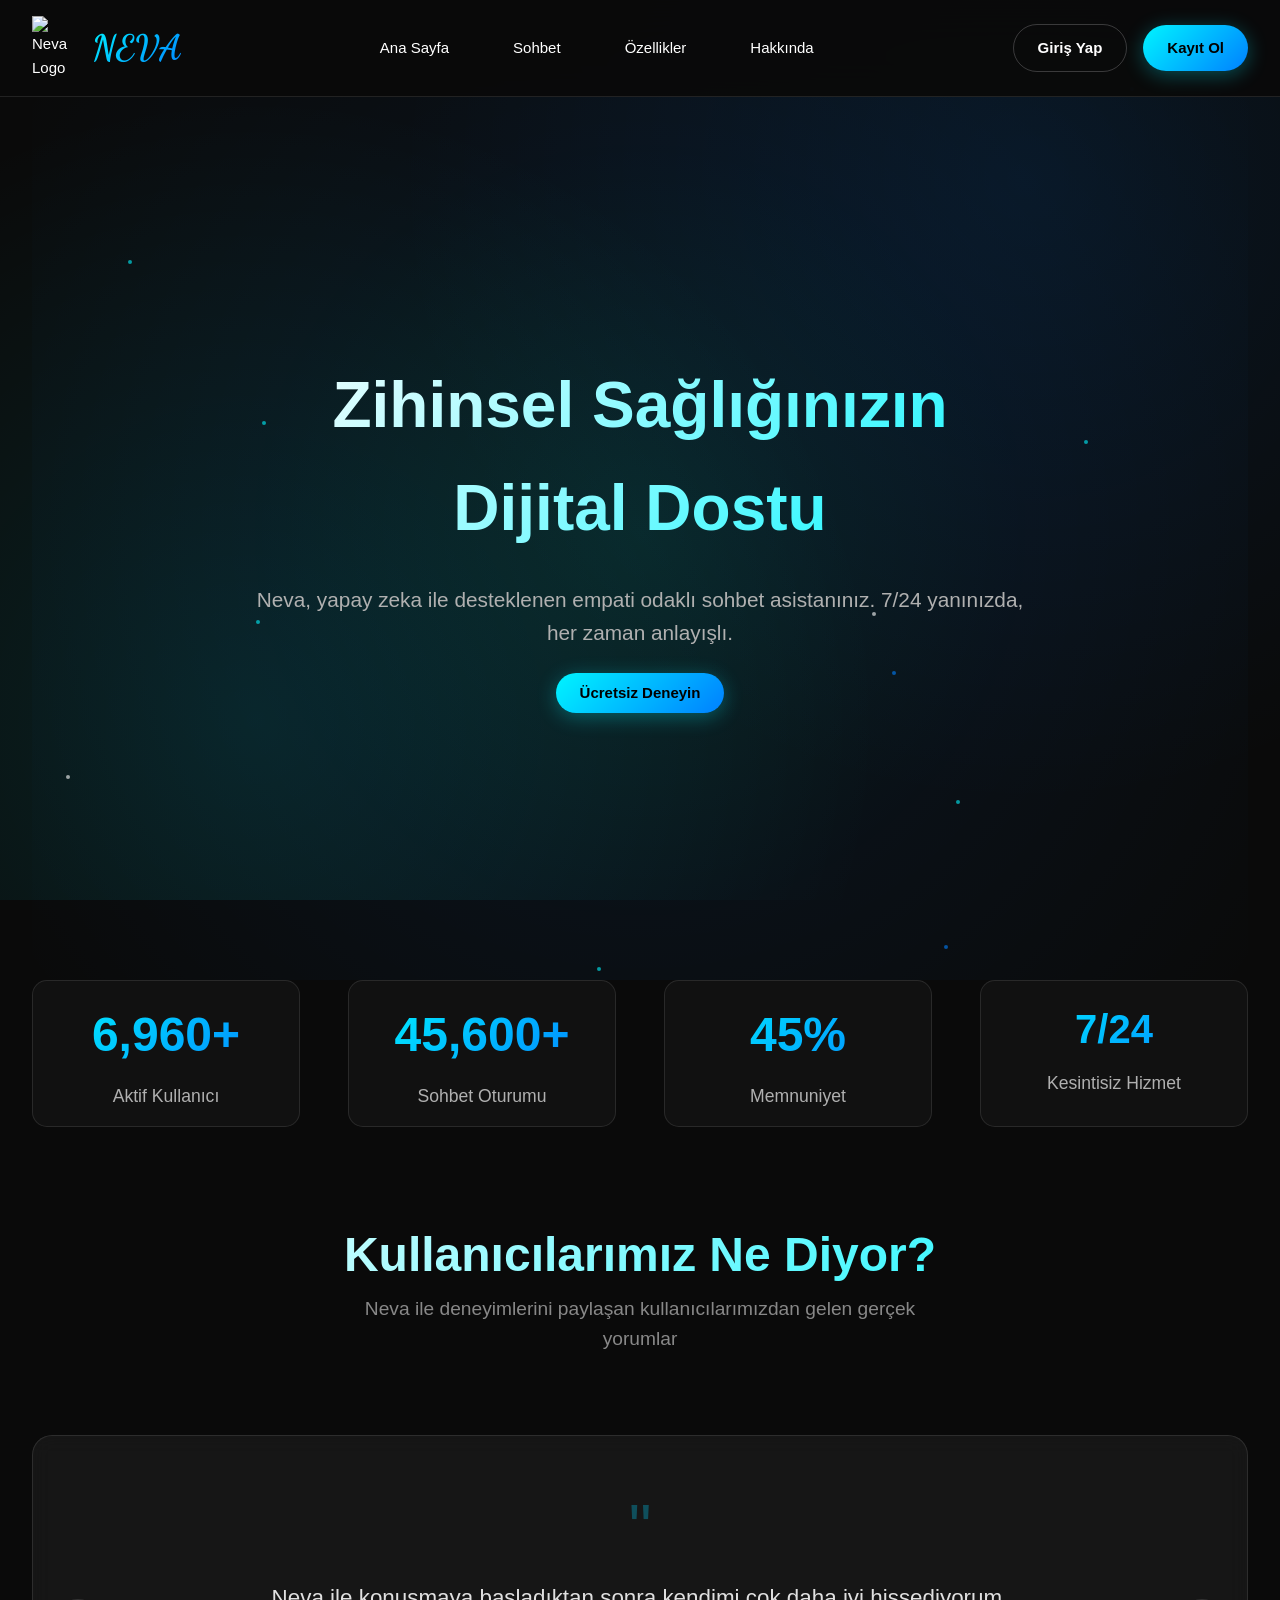
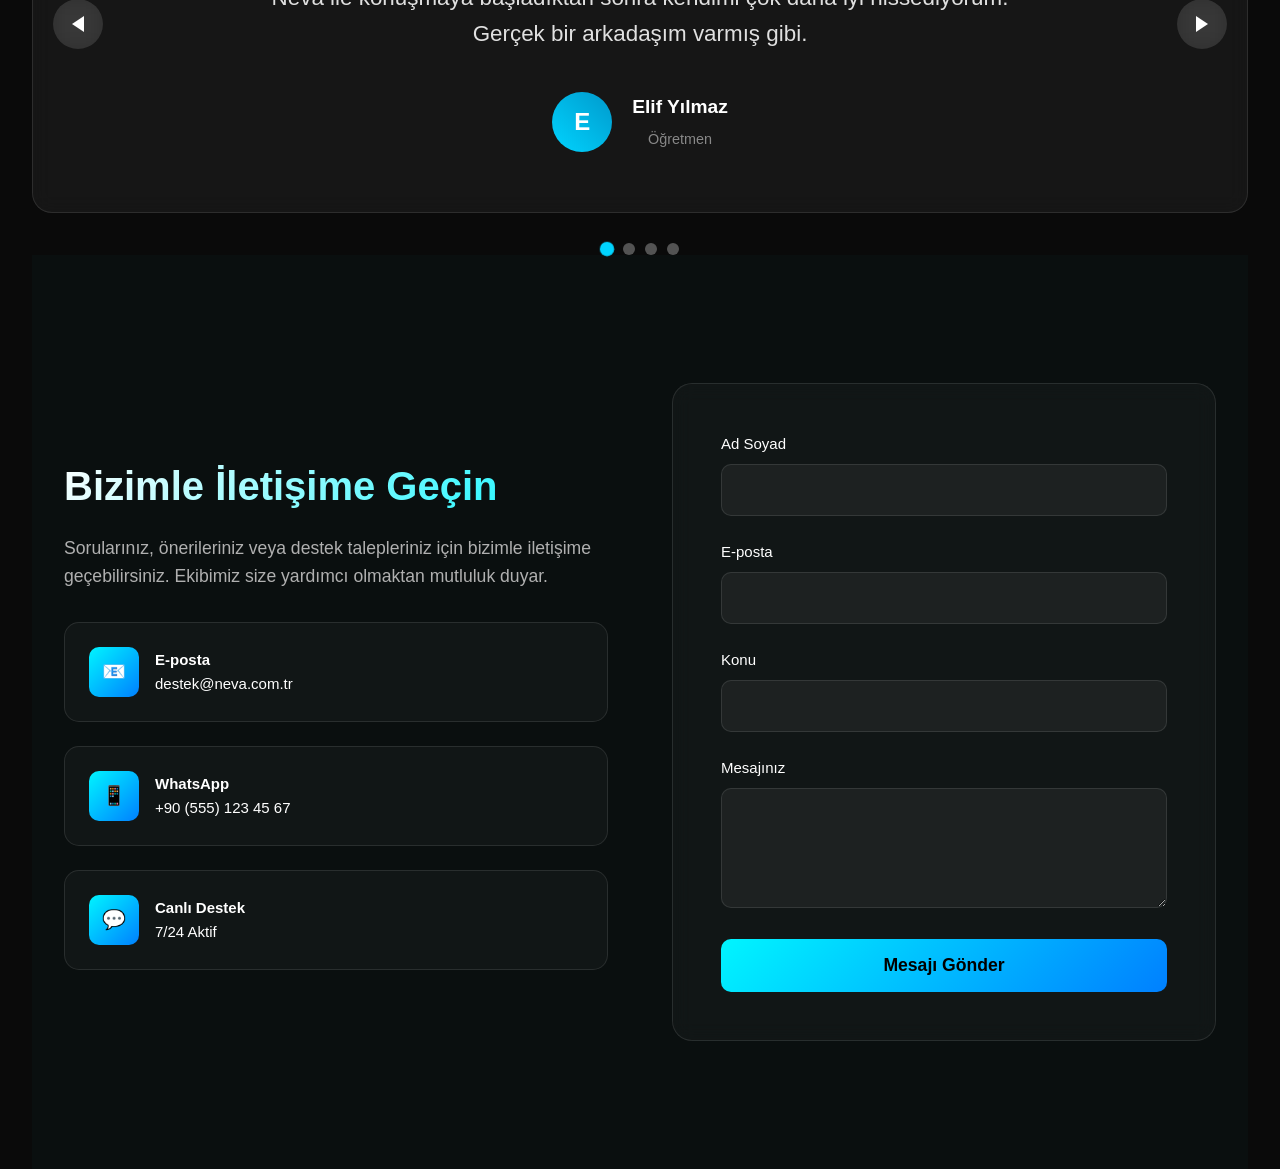
==== commit 65c12333: "frontend güncellendi" ====
--- a/frontend/index.html
+++ b/frontend/index.html
@@ -3,1284 +3,63 @@
 <head>
     <meta charset="UTF-8">
     <meta name="viewport" content="width=device-width, initial-scale=1.0">
+    <link href="https://fonts.googleapis.com/css2?family=Dancing+Script:wght@700&display=swap" rel="stylesheet">
+    <link rel="preconnect" href="https://fonts.googleapis.com">
+<link rel="preconnect" href="https://fonts.gstatic.com" crossorigin>
+<link href="https://fonts.googleapis.com/css2?family=Lobster&family=Poppins:ital,wght@0,100;0,200;0,300;0,400;0,500;0,600;0,700;0,800;0,900;1,100;1,200;1,300;1,400;1,500;1,600;1,700;1,800;1,900&display=swap" rel="stylesheet">
+    
+<link rel="icon" href="image/favicon.png" type="image/png">
+
+
+    
     <title>Neva - AI Sohbet Platformu</title>
-    <style>
-        * {
-            margin: 0;
-            padding: 0;
-            box-sizing: border-box;
-        }
-
-        body {
-            font-family: 'Inter', -apple-system, BlinkMacSystemFont, sans-serif;
-            background: #0a0a0a;
-            color: #ffffff;
-            line-height: 1.6;
-        }
-
-        /* Navigation */
-        .navbar {
-            position: fixed;
-            top: 0;
-            width: 100%;
-            z-index: 1000;
-            background: rgba(10, 10, 10, 0.98);
-            backdrop-filter: blur(20px);
-            border-bottom: 1px solid rgba(255, 255, 255, 0.1);
-            padding: 1rem 0;
-        }
-
-        .nav-container {
-            max-width: 1400px;
-            margin: 0 auto;
-            display: flex;
-            justify-content: space-between;
-            align-items: center;
-            padding: 0 2rem;
-            position: relative;
-        }
-
-        .logo {
-            font-size: 2rem;
-            font-weight: 700;
-            background: linear-gradient(135deg, #00f5ff, #0080ff);
-            -webkit-background-clip: text;
-            -webkit-text-fill-color: transparent;
-            background-clip: text;
-            cursor: pointer;
-            z-index: 1001;
-        }
-
-        .nav-menu {
-            display: flex;
-            gap: 2rem;
-            list-style: none;
-        }
-
-        .nav-menu a {
-            color: #ffffff;
-            text-decoration: none;
-            font-weight: 500;
-            transition: all 0.3s ease;
-            padding: 0.5rem 1rem;
-            border-radius: 8px;
-        }
-
-        .nav-menu a:hover, .nav-menu a.active {
-            color: #00f5ff;
-            background: rgba(0, 245, 255, 0.1);
-        }
-
-        /* Mobile Menu */
-        .mobile-menu-toggle {
-            display: none;
-            flex-direction: column;
-            cursor: pointer;
-            z-index: 1001;
-        }
-
-        .mobile-menu-toggle span {
-            width: 25px;
-            height: 3px;
-            background: #ffffff;
-            margin: 3px 0;
-            transition: 0.3s;
-            border-radius: 3px;
-        }
-
-        .mobile-menu-toggle.active span:nth-child(1) {
-            transform: rotate(-45deg) translate(-5px, 6px);
-            background: #00f5ff;
-        }
-
-        .mobile-menu-toggle.active span:nth-child(2) {
-            opacity: 0;
-        }
-
-        .mobile-menu-toggle.active span:nth-child(3) {
-            transform: rotate(45deg) translate(-5px, -6px);
-            background: #00f5ff;
-        }
-
-        .mobile-menu {
-            position: fixed;
-            top: 0;
-            left: -100%;
-            width: 80%;
-            height: 100vh;
-            background: rgba(10, 10, 10, 0.98);
-            backdrop-filter: blur(20px);
-            transition: left 0.3s ease;
-            z-index: 1000;
-            padding-top: 100px;
-            border-right: 1px solid rgba(255, 255, 255, 0.1);
-        }
-
-        .mobile-menu.active {
-            left: 0;
-        }
-
-        .mobile-menu-items {
-            display: flex;
-            flex-direction: column;
-            gap: 0;
-            padding: 0 2rem;
-        }
-
-        .mobile-menu-items a {
-            color: #ffffff;
-            text-decoration: none;
-            font-weight: 500;
-            padding: 1.5rem 1rem;
-            border-bottom: 1px solid rgba(255, 255, 255, 0.1);
-            transition: all 0.3s ease;
-            display: flex;
-            align-items: center;
-            gap: 1rem;
-            font-size: 1.1rem;
-        }
-
-        .mobile-menu-items a:hover, .mobile-menu-items a.active {
-            color: #00f5ff;
-            background: rgba(0, 245, 255, 0.1);
-            transform: translateX(10px);
-        }
-
-        .mobile-menu-items a::before {
-            content: '';
-            width: 4px;
-            height: 4px;
-            background: #00f5ff;
-            border-radius: 50%;
-            opacity: 0;
-            transition: opacity 0.3s ease;
-        }
-
-        .mobile-menu-items a:hover::before, .mobile-menu-items a.active::before {
-            opacity: 1;
-        }
-
-        .mobile-menu-overlay {
-            position: fixed;
-            top: 0;
-            left: 0;
-            width: 100%;
-            height: 100vh;
-            background: rgba(0, 0, 0, 0.5);
-            z-index: 999;
-            opacity: 0;
-            visibility: hidden;
-            transition: all 0.3s ease;
-        }
-
-        .mobile-menu-overlay.active {
-            opacity: 1;
-            visibility: visible;
-        }
-
-        /* Page Container */
-        .page-container {
-            margin-top: 80px;
-            min-height: calc(100vh - 80px);
-        }
-
-        /* Page Sections */
-        .page-section {
-            display: none;
-            padding: 0rem 2rem;
-            max-width: 1400px;
-            margin: 0 auto;
-        }
-
-        .page-section.active {
-            display: block;
-        }
-
-        
-        .page-title {
-            font-size: 3rem;
-            font-weight: 700;
-            margin-bottom: 2rem;
-            background: linear-gradient(135deg, #ffffff, #00f5ff);
-            -webkit-background-clip: text;
-            -webkit-text-fill-color: transparent;
-            background-clip: text;
-            text-align: center;
-        }
-
-        .page-subtitle {
-            font-size: 1.2rem;
-            color: #888;
-            text-align: center;
-            margin-bottom: 4rem;
-            max-width: 800px;
-            margin-left: auto;
-            margin-right: auto;
-        }
-
-        /* Chat Interface */
-        .chat-container {
-            max-width: 1200px;
-            margin: 0 auto;
-            display: grid;
-            grid-template-columns: 300px 1fr;
-            gap: 2rem;
-            height: 80vh;
-        }
-
-        .chat-sidebar {
-            background: rgba(255, 255, 255, 0.03);
-            border: 1px solid rgba(255, 255, 255, 0.1);
-            border-radius: 20px;
-            padding: 2rem;
-            backdrop-filter: blur(10px);
-        }
-
-        .chat-list {
-            display: flex;
-            flex-direction: column;
-            gap: 1rem;
-            max-height: 500px;
-            overflow-y: auto;
-        }
-
-        .chat-item {
-            padding: 1rem;
-            margin-right: 5px;  
-            background: rgba(255, 255, 255, 0.05);
-            border-radius: 10px;
-            cursor: pointer;
-            transition: all 0.3s ease;
-            border: 1px solid transparent;
-        }
-
-        .chat-item:hover, .chat-item.active {
-            background: rgba(0, 245, 255, 0.1);
-            border-color: rgba(0, 245, 255, 0.3);
-            transform: translateX(5px);
-        }
-
-        .chat-item-title {
-            font-weight: 600;
-            margin-bottom: 0.5rem;
-            color: #ffffff;
-        }
-
-        .chat-item-preview {
-            font-size: 0.9rem;
-            color: #888;
-        }
-
-        .chat-item-date {
-            font-size: 0.8rem;
-            color: #666;
-            margin-top: 0.5rem;
-        }
-
-        .chat-main {
-            display: flex;
-            flex-direction: column;
-            background: rgba(255, 255, 255, 0.03);
-            border: 1px solid rgba(255, 255, 255, 0.1);
-            border-radius: 20px;
-            backdrop-filter: blur(10px);
-        }
-
-        .chat-header {
-            padding: 1.5rem 2rem;
-            border-bottom: 1px solid rgba(255, 255, 255, 0.1);
-            display: flex;
-            align-items: center;
-            gap: 1rem;
-        }
-
-        .chat-avatar {
-            width: 50px;
-            height: 50px;
-            background: linear-gradient(135deg, #00f5ff, #0080ff);
-            border-radius: 50%;
-            display: flex;
-            align-items: center;
-            justify-content: center;
-            font-weight: 600;
-            color: #000;
-        }
-
-        .chat-info h3 {
-            color: #ffffff;
-            margin-bottom: 0.2rem;
-        }
-
-        .chat-status {
-            color: #00f5ff;
-            font-size: 0.9rem;
-        }
-
-        .chat-messages {
-            flex: 1;
-            padding: 2rem;
-            overflow-y: auto;
-            display: flex;
-            flex-direction: column;
-            gap: 1rem;
-        }
-
-        .message {
-            max-width: 70%;
-            padding: 1rem 1.5rem;
-            border-radius: 20px;
-            position: relative;
-        }
-
-        .message.user {
-            background: linear-gradient(135deg, #00f5ff, #0080ff);
-            color: #000;
-            align-self: flex-end;
-            border-bottom-right-radius: 5px;
-        }
-
-        .message.ai {
-            background: rgba(255, 255, 255, 0.1);
-            color: #ffffff;
-            align-self: flex-start;
-            border-bottom-left-radius: 5px;
-            border: 1px solid rgba(255, 255, 255, 0.1);
-        }
-
-        .message-time {
-            font-size: 0.8rem;
-            opacity: 0.7;
-            margin-top: 0.5rem;
-        }
-
-        .chat-input {
-            padding: 1.5rem 2rem;
-            border-top: 1px solid rgba(255, 255, 255, 0.1);
-            display: flex;
-            gap: 1rem;
-            align-items: center;
-        }
-
-        .chat-input input {
-            flex: 1;
-            padding: 1rem;
-            background: rgba(255, 255, 255, 0.05);
-            border: 1px solid rgba(255, 255, 255, 0.1);
-            border-radius: 25px;
-            color: #ffffff;
-            font-size: 1rem;
-        }
-
-        .chat-input input:focus {
-            outline: none;
-            border-color: #00f5ff;
-        }
-
-        .chat-send {
-            background: linear-gradient(135deg, #00f5ff, #0080ff);
-            color: #000;
-            border: none;
-            padding: 1rem 1.5rem;
-            border-radius: 25px;
-            cursor: pointer;
-            font-weight: 600;
-            transition: all 0.3s ease;
-        }
-
-        .chat-send:hover {
-            transform: translateY(-2px);
-            box-shadow: 0 10px 30px rgba(0, 245, 255, 0.3);
-        }
-
-        /* Features Grid */
-        .features-grid {
-            display: grid;
-            grid-template-columns: repeat(auto-fit, minmax(350px, 1fr));
-            gap: 2rem;
-            margin-top: 2rem;
-        }
-
-        .feature-card {
-            background: rgba(255, 255, 255, 0.03);
-            border: 1px solid rgba(255, 255, 255, 0.1);
-            border-radius: 20px;
-            padding: 2.5rem;
-            transition: all 0.3s ease;
-            backdrop-filter: blur(10px);
-        }
-
-        .feature-card:hover {
-            transform: translateY(-10px);
-            border-color: rgba(0, 245, 255, 0.3);
-            box-shadow: 0 20px 40px rgba(0, 245, 255, 0.1);
-        }
-
-        .feature-icon {
-            width: 60px;
-            height: 60px;
-            background: linear-gradient(135deg, #00f5ff, #0080ff);
-            border-radius: 12px;
-            display: flex;
-            align-items: center;
-            justify-content: center;
-            margin-bottom: 1.5rem;
-            font-size: 1.5rem;
-        }
-
-        .feature-title {
-            font-size: 1.5rem;
-            font-weight: 600;
-            margin-bottom: 1rem;
-            color: #ffffff;
-        }
-
-        .feature-description {
-            color: #b0b0b0;
-            line-height: 1.7;
-            margin-bottom: 1.5rem;
-        }
-
-        .feature-list {
-            list-style: none;
-            display: flex;
-            flex-direction: column;
-            gap: 0.5rem;
-        }
-
-        .feature-list li {
-            color: #888;
-            padding-left: 1.5rem;
-            position: relative;
-        }
-
-        .feature-list li::before {
-            content: '✓';
-            color: #00f5ff;
-            font-weight: bold;
-            position: absolute;
-            left: 0;
-        }
-
-        /* About Section */
-        .about-content {
-            display: grid;
-            grid-template-columns: 1fr 1fr;
-            gap: 4rem;
-            align-items: center;
-            margin-top: 2rem;
-        }
-
-        .about-text {
-            font-size: 1.1rem;
-            color: #b0b0b0;
-            line-height: 1.8;
-        }
-
-        .about-image {
-            background: linear-gradient(135deg, rgba(0, 245, 255, 0.1), rgba(0, 128, 255, 0.1));
-            border-radius: 20px;
-            padding: 3rem;
-            text-align: center;
-            border: 1px solid rgba(255, 255, 255, 0.1);
-        }
-
-        .about-stats {
-            display: grid;
-            grid-template-columns: repeat(2, 1fr);
-            gap: 2rem;
-            margin-top: 3rem;
-        }
-
-        .stat-item {
-            text-align: center;
-            padding: 2rem;
-            background: rgba(255, 255, 255, 0.03);
-            border-radius: 15px;
-            border: 1px solid rgba(255, 255, 255, 0.1);
-        }
-
-        .stat-number {
-            font-size: 2.5rem;
-            font-weight: 800;
-            background: linear-gradient(135deg, #00f5ff, #0080ff);
-            -webkit-background-clip: text;
-            -webkit-text-fill-color: transparent;
-            background-clip: text;
-        }
-
-        .stat-label {
-            color: #888;
-            margin-top: 0.5rem;
-        }
-
-        /* Sprint Details */
-        .sprint-card {
-            background: rgba(255, 255, 255, 0.03);
-            border: 1px solid rgba(255, 255, 255, 0.1);
-            border-radius: 20px;
-            padding: 2rem;
-            margin-bottom: 2rem;
-            backdrop-filter: blur(10px);
-        }
-
-        .sprint-header {
-            display: flex;
-            justify-content: space-between;
-            align-items: center;
-            margin-bottom: 1.5rem;
-        }
-
-        .sprint-title {
-            font-size: 1.5rem;
-            font-weight: 600;
-            color: #ffffff;
-        }
-
-        .sprint-status {
-            padding: 0.5rem 1rem;
-            border-radius: 20px;
-            font-size: 0.9rem;
-            font-weight: 500;
-        }
-
-        .sprint-status.completed {
-            background: rgba(0, 245, 255, 0.2);
-            color: #00f5ff;
-        }
-
-        .sprint-status.in-progress {
-            background: rgba(255, 193, 7, 0.2);
-            color: #ffc107;
-        }
-
-        .sprint-details {
-            display: grid;
-            grid-template-columns: 1fr 1fr;
-            gap: 2rem;
-        }
-
-        .sprint-info h4 {
-            color: #00f5ff;
-            margin-bottom: 1rem;
-        }
-
-        * {
-            margin: 0;
-            padding: 0;
-            box-sizing: border-box;
-        }
-
-        body {
-            font-family: 'Inter', -apple-system, BlinkMacSystemFont, sans-serif;
-            background: #0a0a0a;
-            color: #ffffff;
-            overflow-x: hidden;
-            line-height: 1.6;
-        }
-
-        /* Navigation */
-        .navbar {
-            position: fixed;
-            top: 0;
-            width: 100%;
-            z-index: 1000;
-            background: rgba(10, 10, 10, 0.95);
-            backdrop-filter: blur(20px);
-            border-bottom: 1px solid rgba(255, 255, 255, 0.1);
-            padding: 1rem 0;
-            transition: all 0.3s ease;
-        }
-
-        .nav-container {
-            max-width: 1400px;
-            margin: 0 auto;
-            display: flex;
-            justify-content: space-between;
-            align-items: center;
-            padding: 0 2rem;
-        }
-
-        .logo {
-            font-size: 2rem;
-            font-weight: 700;
-            background: linear-gradient(135deg, #00f5ff, #0080ff);
-            -webkit-background-clip: text;
-            -webkit-text-fill-color: transparent;
-            background-clip: text;
-        }
-
-        .nav-menu {
-            display: flex;
-            gap: 2rem;
-            list-style: none;
-        }
-
-        .nav-menu a {
-            color: #ffffff;
-            text-decoration: none;
-            font-weight: 500;
-            transition: all 0.3s ease;
-            position: relative;
-            padding: 0.5rem 1rem;
-            border-radius: 8px;
-        }
-
-        .nav-menu a:hover {
-            color: #00f5ff;
-            background: rgba(0, 245, 255, 0.1);
-        }
-
-        .nav-cta {
-            background: linear-gradient(135deg, #00f5ff, #0080ff);
-            color: #000;
-            padding: 0.7rem 1.5rem;
-            border-radius: 25px;
-            text-decoration: none;
-            font-weight: 600;
-            transition: all 0.3s ease;
-            box-shadow: 0 4px 20px rgba(0, 245, 255, 0.3);
-        }
-
-        .nav-cta:hover {
-            transform: translateY(-2px);
-            box-shadow: 0 8px 30px rgba(0, 245, 255, 0.5);
-        }
-
-        /* Hero Section */
-        .hero {
-            height: 100vh;
-            display: flex;
-            align-items: center;
-            justify-content: center;
-            text-align: center;
-            background: radial-gradient(circle at 50% 50%, rgba(0, 245, 255, 0.1) 0%, rgba(0, 128, 255, 0.05) 50%, transparent 100%);
-            overflow: hidden;
-        }
-
-        .hero::before {
-            content: '';
-            position: absolute;
-            top: 0;
-            left: 0;
-            right: 0;
-            bottom: 0;
-            background: 
-                radial-gradient(circle at 20% 80%, rgba(0, 245, 255, 0.1) 0%, transparent 50%),
-                radial-gradient(circle at 80% 20%, rgba(0, 128, 255, 0.1) 0%, transparent 50%);
-            animation: pulse 4s ease-in-out infinite alternate;
-        }
-
-        .hero-content {
-            max-width: 800px;
-            z-index: 1;
-            position: relative;
-        }
-
-        .hero-title {
-            font-size: 4rem;
-            font-weight: 800;
-            margin-bottom: 1.5rem;
-            background: linear-gradient(135deg, #ffffff, #00f5ff);
-            -webkit-background-clip: text;
-            -webkit-text-fill-color: transparent;
-            background-clip: text;
-            opacity: 0;
-            animation: slideUp 1s ease 0.5s forwards;
-        }
-
-        .hero-subtitle {
-            font-size: 1.3rem;
-            color: #b0b0b0;
-            margin-bottom: 2rem;
-            opacity: 0;
-            animation: slideUp 1s ease 0.7s forwards;
-        }
-
-        .hero-cta {
-            display: inline-flex;
-            align-items: center;
-            gap: 1rem;
-            background: linear-gradient(135deg, #00f5ff, #0080ff);
-            color: #000;
-            padding: 1rem 2.5rem;
-            border-radius: 50px;
-            text-decoration: none;
-            font-weight: 600;
-            font-size: 1.1rem;
-            transition: all 0.3s ease;
-            opacity: 0;
-            animation: slideUp 1s ease 0.9s forwards;
-            box-shadow: 0 8px 30px rgba(0, 245, 255, 0.3);
-        }
-
-        .hero-cta:hover {
-            transform: translateY(-3px);
-            box-shadow: 0 12px 40px rgba(0, 245, 255, 0.5);
-        }
-
-        .floating-elements {
-            position: absolute;
-            width: 100%;
-            height: 100%;
-            pointer-events: none;
-        }
-
-        .floating-element {
-            position: absolute;
-            width: 4px;
-            height: 4px;
-            background: #00f5ff;
-            border-radius: 50%;
-            opacity: 0.6;
-            animation: float 6s ease-in-out infinite;
-        }
-
-        /* Features Section */
-        .features {
-            padding: 8rem 2rem;
-            background: #111111;
-        }
-
-        .features-container {
-            max-width: 1400px;
-            margin: 0 auto;
-        }
-
-        .section-header {
-            text-align: center;
-            margin-bottom: 5rem;
-        }
-
-        .section-title {
-            font-size: 3rem;
-            font-weight: 700;
-            margin-bottom: 1rem;
-            background: linear-gradient(135deg, #ffffff, #00f5ff);
-            -webkit-background-clip: text;
-            -webkit-text-fill-color: transparent;
-            background-clip: text;
-        }
-
-        .section-subtitle {
-            font-size: 1.2rem;
-            color: #888;
-            max-width: 600px;
-            margin: 0 auto;
-        }
-
-        .features-grid {
-            display: grid;
-            grid-template-columns: repeat(auto-fit, minmax(350px, 1fr));
-            gap: 2rem;
-        }
-
-        .feature-card {
-            background: rgba(255, 255, 255, 0.02);
-            border: 1px solid rgba(255, 255, 255, 0.1);
-            border-radius: 20px;
-            padding: 2.5rem;
-            transition: all 0.3s ease;
-            backdrop-filter: blur(10px);
-            position: relative;
-            overflow: hidden;
-        }
-
-        .feature-card::before {
-            content: '';
-            position: absolute;
-            top: 0;
-            left: 0;
-            right: 0;
-            height: 2px;
-            background: linear-gradient(90deg, transparent, #00f5ff, transparent);
-            opacity: 0;
-            transition: opacity 0.3s ease;
-        }
-
-        .feature-card:hover::before {
-            opacity: 1;
-        }
-
-        .feature-card:hover {
-            transform: translateY(-10px);
-            border-color: rgba(0, 245, 255, 0.3);
-            box-shadow: 0 20px 40px rgba(0, 245, 255, 0.1);
-        }
-
-        .feature-icon {
-            width: 60px;
-            height: 60px;
-            background: linear-gradient(135deg, #00f5ff, #0080ff);
-            border-radius: 12px;
-            display: flex;
-            align-items: center;
-            justify-content: center;
-            margin-bottom: 1.5rem;
-            font-size: 1.5rem;
-        }
-
-        .feature-title {
-            font-size: 1.5rem;
-            font-weight: 600;
-            margin-bottom: 1rem;
-            color: #ffffff;
-        }
-
-        .feature-description {
-            color: #b0b0b0;
-            line-height: 1.7;
-        }
-
-        /* Stats Section */
-        .stats {
-            padding: 6rem 2rem;
-            background: rgba(0, 245, 255, 0.02);
-        }
-
-        .stats-container {
-            max-width: 1200px;
-            margin: 0 auto;
-            display: grid;
-            grid-template-columns: repeat(auto-fit, minmax(250px, 1fr));
-            gap: 3rem;
-        }
-
-        .stat-item {
-            text-align: center;
-            padding: 2rem;
-            background: rgba(255, 255, 255, 0.03);
-            border-radius: 15px;
-            border: 1px solid rgba(255, 255, 255, 0.1);
-            transition: all 0.3s ease;
-        }
-
-        .stat-item:hover {
-            transform: translateY(-5px);
-            border-color: rgba(0, 245, 255, 0.3);
-        }
-
-        .stat-number {
-            font-size: 3rem;
-            font-weight: 800;
-            background: linear-gradient(135deg, #00f5ff, #0080ff);
-            -webkit-background-clip: text;
-            -webkit-text-fill-color: transparent;
-            background-clip: text;
-            margin-bottom: 0.5rem;
-        }
-
-        .stat-label {
-            color: #b0b0b0;
-            font-size: 1.1rem;
-            font-weight: 500;
-        }
-
-        /* Testimonials Section */
-        .testimonials {
-            padding: 8rem 2rem;
-            background: #0f0f0f;
-        }
-
-        .testimonials-container {
-            max-width: 1400px;
-            margin: 0 auto;
-        }
-
-        .testimonials-grid {
-            display: grid;
-            grid-template-columns: repeat(auto-fit, minmax(400px, 1fr));
-            gap: 2rem;
-            margin-top: 4rem;
-        }
-
-        .testimonial-card {
-            background: rgba(255, 255, 255, 0.02);
-            border: 1px solid rgba(255, 255, 255, 0.1);
-            border-radius: 20px;
-            padding: 2.5rem;
-            transition: all 0.3s ease;
-            position: relative;
-            overflow: hidden;
-        }
-
-        .testimonial-card::before {
-            content: '"';
-            position: absolute;
-            top: 1rem;
-            right: 1.5rem;
-            font-size: 4rem;
-            color: rgba(0, 245, 255, 0.2);
-            font-family: serif;
-        }
-
-        .testimonial-card:hover {
-            transform: translateY(-5px);
-            border-color: rgba(0, 245, 255, 0.3);
-        }
-
-        .testimonial-text {
-            color: #e0e0e0;
-            font-size: 1.1rem;
-            line-height: 1.7;
-            margin-bottom: 1.5rem;
-        }
-
-        .testimonial-author {
-            display: flex;
-            align-items: center;
-            gap: 1rem;
-        }
-
-        .author-avatar {
-            width: 50px;
-            height: 50px;
-            background: linear-gradient(135deg, #00f5ff, #0080ff);
-            border-radius: 50%;
-            display: flex;
-            align-items: center;
-            justify-content: center;
-            font-weight: 600;
-            color: #000;
-        }
-
-        .author-info {
-            flex: 1;
-        }
-
-        .author-name {
-            font-weight: 600;
-            color: #ffffff;
-            margin-bottom: 0.2rem;
-        }
-
-        .author-role {
-            color: #888;
-            font-size: 0.9rem;
-        }
-
-        /* Contact Section */
-        .contact {
-            padding: 8rem 2rem;
-            background: rgba(0, 245, 255, 0.02);
-        }
-
-        .contact-container {
-            max-width: 1200px;
-            margin: 0 auto;
-            display: grid;
-            grid-template-columns: 1fr 1fr;
-            gap: 4rem;
-            align-items: center;
-        }
-
-        .contact-info {
-            space-y: 2rem;
-        }
-
-        .contact-title {
-            font-size: 2.5rem;
-            font-weight: 700;
-            margin-bottom: 1rem;
-            background: linear-gradient(135deg, #ffffff, #00f5ff);
-            -webkit-background-clip: text;
-            -webkit-text-fill-color: transparent;
-            background-clip: text;
-        }
-
-        .contact-description {
-            color: #b0b0b0;
-            font-size: 1.1rem;
-            margin-bottom: 2rem;
-        }
-
-        .contact-details {
-            display: flex;
-            flex-direction: column;
-            gap: 1.5rem;
-        }
-
-        .contact-item {
-            display: flex;
-            align-items: center;
-            gap: 1rem;
-            padding: 1.5rem;
-            background: rgba(255, 255, 255, 0.03);
-            border: 1px solid rgba(255, 255, 255, 0.1);
-            border-radius: 15px;
-            transition: all 0.3s ease;
-        }
-
-        .contact-item:hover {
-            border-color: rgba(0, 245, 255, 0.3);
-            transform: translateX(5px);
-        }
-
-        .contact-icon {
-            width: 50px;
-            height: 50px;
-            background: linear-gradient(135deg, #00f5ff, #0080ff);
-            border-radius: 10px;
-            display: flex;
-            align-items: center;
-            justify-content: center;
-            font-size: 1.2rem;
-        }
-
-        .contact-form {
-            background: rgba(255, 255, 255, 0.03);
-            border: 1px solid rgba(255, 255, 255, 0.1);
-            border-radius: 20px;
-            padding: 3rem;
-            backdrop-filter: blur(10px);
-        }
-
-        .form-group {
-            margin-bottom: 1.5rem;
-        }
-
-        .form-label {
-            display: block;
-            margin-bottom: 0.5rem;
-            color: #ffffff;
-            font-weight: 500;
-        }
-
-        .form-input {
-            width: 100%;
-            padding: 1rem;
-            background: rgba(255, 255, 255, 0.05);
-            border: 1px solid rgba(255, 255, 255, 0.1);
-            border-radius: 10px;
-            color: #ffffff;
-            font-size: 1rem;
-            transition: all 0.3s ease;
-        }
-
-        .form-input:focus {
-            outline: none;
-            border-color: #00f5ff;
-            box-shadow: 0 0 0 3px rgba(0, 245, 255, 0.1);
-        }
-
-        .form-textarea {
-            resize: vertical;
-            min-height: 120px;
-        }
-
-        .form-submit {
-            background: linear-gradient(135deg, #00f5ff, #0080ff);
-            color: #000;
-            padding: 1rem 2rem;
-            border: none;
-            border-radius: 10px;
-            font-weight: 600;
-            cursor: pointer;
-            transition: all 0.3s ease;
-            width: 100%;
-            font-size: 1.1rem;
-        }
-
-        .form-submit:hover {
-            transform: translateY(-2px);
-            box-shadow: 0 10px 30px rgba(0, 245, 255, 0.3);
-        }
-
-        /* Footer */
-        .footer {
-            padding: 3rem 2rem;
-            background: #050505;
-            border-top: 1px solid rgba(255, 255, 255, 0.1);
-        }
-
-        .footer-container {
-            max-width: 1200px;
-            margin: 0 auto;
-            text-align: center;
-        }
-
-        .footer-social {
-            display: flex;
-            justify-content: center;
-            gap: 1rem;
-            margin-bottom: 2rem;
-        }
-
-        .social-link {
-            width: 50px;
-            height: 50px;
-            background: rgba(255, 255, 255, 0.05);
-            border: 1px solid rgba(255, 255, 255, 0.1);
-            border-radius: 50%;
-            display: flex;
-            align-items: center;
-            justify-content: center;
-            color: #ffffff;
-            text-decoration: none;
-            transition: all 0.3s ease;
-        }
-
-        .social-link:hover {
-            background: linear-gradient(135deg, #00f5ff, #0080ff);
-            color: #000;
-            transform: translateY(-3px);
-        }
-
-        .footer-text {
-            color: #888;
-        }
-
-        /* Animations */
-        @keyframes slideUp {
-            from {
-                opacity: 0;
-                transform: translateY(50px);
-            }
-            to {
-                opacity: 1;
-                transform: translateY(0);
-            }
-        }
-
-        @keyframes pulse {
-            0% { opacity: 0.5; }
-            100% { opacity: 1; }
-        }
-
-        @keyframes float {
-            0%, 100% { transform: translateY(0px) rotate(0deg); }
-            50% { transform: translateY(-20px) rotate(180deg); }
-        }
-
-        /* Scroll animations */
-        .fade-in {
-            opacity: 0;
-            transform: translateY(30px);
-            transition: all 0.6s ease;
-        }
-
-        .fade-in.visible {
-            opacity: 1;
-            transform: translateY(0);
-        }
-
-        /* Responsive Design */
-        @media (max-width: 768px) {
-            .nav-menu {
-                display: none;
-            }
-            
-            .hero-title {
-                font-size: 2.5rem;
-            }
-            
-            .contact-container {
-                grid-template-columns: 1fr;
-            }
-            
-            .testimonials-grid {
-                grid-template-columns: 1fr;
-            }
-            
-            .features-grid {
-                grid-template-columns: 1fr;
-            }
-        }
-        
-        .sprint-info ul {
-            list-style: none;
-            display: flex;
-            flex-direction: column;
-            gap: 0.5rem;
-        }
-
-        .sprint-info li {
-            color: #b0b0b0;
-            padding-left: 1.5rem;
-            position: relative;
-        }
-
-        .sprint-info li::before {
-            content: '→';
-            color: #00f5ff;
-            position: absolute;
-            left: 0;
-        }
-
-        /* Responsive */
-        @media (max-width: 768px) {
-            .nav-menu {
-                display: none;
-            }
-            
-            .chat-container {
-                grid-template-columns: 1fr;
-            }
-            
-            .about-content {
-                grid-template-columns: 1fr;
-            }
-            
-            .sprint-details {
-                grid-template-columns: 1fr;
-            }
-        }
-
-        /* Animations */
-        @keyframes fadeIn {
-            from {
-                opacity: 0;
-                transform: translateY(20px);
-            }
-            to {
-                opacity: 1;
-                transform: translateY(0);
-            }
-        }
-
-        .fade-in {
-            animation: fadeIn 0.5s ease forwards;
-        }
-    </style>
+    <link rel="stylesheet" href="styles.css">
+
 </head>
 <body>
-    <!-- Navigation -->
+    <!-- Nav -->
     <nav class="navbar">
         <div class="nav-container">
-            <div class="logo" onclick="showPage('home')">Neva</div>
+             <div class="logo-container" onclick="showPage('home')">
+            <img src="image/nevalogo.png" alt="Neva Logo" class="logo-image">
+            <span class="logo-text">NEVA</span>
+            </div>
             <ul class="nav-menu">
                 <li><a href="#" onclick="showPage('home')" class="active">Ana Sayfa</a></li>
-                <li><a href="#" onclick="showPage('chat'); loadChat('anxiety')">Sohbet</a></li>
+                <li><a href="chat_menu.html" onclick="showPage('chat'); loadChat('anxiety')">Sohbet</a></li>
                 <li><a href="#" onclick="showPage('features')">Özellikler</a></li>
                 <li><a href="#" onclick="showPage('about')">Hakkında</a></li>
             </ul>
+
+             <div class="auth-buttons">
+            <a href="girisyap.html" class="nav-login" target="nav-login">Giriş Yap</a>
+            <a href="kayitol.html"class="nav-cta" target="nav-cta">Kayıt Ol</a> 
+        </div>
+       
+       <script>
+    function openAuthPage(type) {
+   
+        const authPageUrl = type === 'login' ? '/login' : '/signup';
+        window.open(authPageUrl, '_blank');
+        
+  showAuthModal(type);
+    }
+</script>
             <div class="mobile-menu-toggle" onclick="toggleMobileMenu()">
                 <span></span>
                 <span></span>
                 <span></span>
             </div>
         </div>
-        
-        <!-- Mobile Menu -->
-        <div class="mobile-menu" id="mobileMenu">
-            <div class="mobile-menu-items">
-                <a href="#" onclick="showPage('home')" class="active">🏠 Ana Sayfa</a>
-                <a href="#" onclick="showPage('chat')">💬 Sohbet</a>
-                <a href="#" onclick="showPage('features')">⚡ Özellikler</a>
-                <a href="#" onclick="showPage('about')">ℹ️ Hakkında</a>
-                <a href="#" onclick="showPage('sprint')">📊 Sprint Detayları</a>
-            </div>
-        </div>
-        
-        <!-- Mobile Menu Overlay -->
+ 
+        <!-- Mobile Menu-->
         <div class="mobile-menu-overlay" id="mobileMenuOverlay" onclick="closeMobileMenu()"></div>
     </nav>
 
     <div class="page-container">
         <!-- Home Page -->
         <section id="home" class="page-section active">
-            <!-- Hero Section -->
-
-            
+        
         <!-- Hero Section -->
     <section class="hero" id="home">
         <div class="floating-elements">
@@ -1292,89 +71,203 @@
         <div class="hero-content">
             <h1 class="hero-title">Zihinsel Sağlığınızın Dijital Dostu</h1>
             <p class="hero-subtitle">Neva, yapay zeka ile desteklenen empati odaklı sohbet asistanınız. 7/24 yanınızda, her zaman anlayışlı.</p>
-            <a href="file:///Users/berkaycatak/Downloads/neva_landing_page%20(1).html#contact" class="hero-cta">
-                <span>Ücretsiz Deneyin</span>
-                <span>→</span>
+                <a href="kayitol.html" class="nav-cta" target="nav-cta">Ücretsiz Deneyin</a> 
+             
             </a>
         </div>
     </section>
-
+<!-- scroll bitiş -->
     
+
     <!-- Stats Section -->
-    <section class="stats">
+ <section class="stats">
         <div class="stats-container">
-            <div class="stat-item fade-in visible">
-                <div class="stat-number">15K+</div>
+            <div class="stat-item">
+                <div class="stat-number" data-target="15000" data-suffix="+">0</div>
                 <div class="stat-label">Aktif Kullanıcı</div>
             </div>
-            <div class="stat-item fade-in visible">
-                <div class="stat-number">100K+</div>
+            <div class="stat-item">
+                <div class="stat-number" data-target="100000" data-suffix="+">0</div>
                 <div class="stat-label">Sohbet Oturumu</div>
             </div>
-            <div class="stat-item fade-in visible">
-                <div class="stat-number">99%</div>
+            <div class="stat-item">
+                <div class="stat-number" data-target="99" data-suffix="%">0</div>
                 <div class="stat-label">Memnuniyet</div>
             </div>
-            <div class="stat-item fade-in visible">
-                <div class="stat-number">0</div>
-                <div class="stat-label">Kesinti</div>
+            <div class="stat-item">
+                <div class="yediyirmidort">7/24</div>
+
+                <div class="stat-label">Kesintisiz Hizmet</div>
             </div>
         </div>
     </section>
 
-    <!-- Testimonials Section -->
-    <section class="testimonials" id="testimonials">
-        <div class="testimonials-container">
-            <div class="section-header fade-in visible">
+
+    <!-- kullanıcı yorumları başlangıç -->
+<div class="container">
+        <div class="header">
+             <div class="section-header fade-in visible">
                 <h2 class="section-title">Kullanıcılarımız Ne Diyor?</h2>
                 <p class="section-subtitle">Neva ile deneyimlerini paylaşan kullanıcılarımızdan gelen gerçek yorumlar</p>
             </div>
-            <div class="testimonials-grid">
-                <div class="testimonial-card fade-in visible">
-                    <p class="testimonial-text">Neva ile konuşmaya başladıktan sonra kendimi çok daha iyi hissediyorum. Gerçek bir arkadaşım varmış gibi.</p>
+
+        <div class="carousel-container">
+            <div class="carousel-track" id="carouselTrack">
+                <div class="testimonial-card">
+                    <div class="quote-marks">"</div>
+                    <div class="testimonial-text">
+                        Neva ile konuşmaya başladıktan sonra kendimi çok daha iyi hissediyorum. Gerçek bir arkadaşım varmış gibi.
+                    </div>
                     <div class="testimonial-author">
                         <div class="author-avatar">E</div>
                         <div class="author-info">
-                            <div class="author-name">Elif Yılmaz</div>
-                            <div class="author-role">Öğretmen</div>
-                        </div>
-                    </div>
-                </div>
-                <div class="testimonial-card fade-in visible">
-                    <p class="testimonial-text">Kaygı krizlerinde Neva'nın desteği sayesinde kendimi toparlayabiliyorum. Çok değerli bir asistan.</p>
+                            <h3>Elif Yılmaz</h3>
+                            <p>Öğretmen</p>
+                        </div>
+                    </div>
+                </div>
+
+                <div class="testimonial-card">
+                    <div class="quote-marks">"</div>
+                    <div class="testimonial-text">
+                        Kaygı krizlerinde Neva'nın desteği sayesinde kendimi toparlayabiliyorum. Çok değerli bir asistan.
+                    </div>
                     <div class="testimonial-author">
                         <div class="author-avatar">M</div>
                         <div class="author-info">
-                            <div class="author-name">Murat Kaya</div>
-                            <div class="author-role">Mühendis</div>
-                        </div>
-                    </div>
-                </div>
-                <div class="testimonial-card fade-in visible">
-                    <p class="testimonial-text">Gece uyuyamadığım zamanlar Neva ile konuşarak sakinleşiyorum. Gerçekten anlayışlı ve yardımcı.</p>
+                            <h3>Murat Kaya</h3>
+                            <p>Mühendis</p>
+                        </div>
+                    </div>
+                </div>
+
+                <div class="testimonial-card">
+                    <div class="quote-marks">"</div>
+                    <div class="testimonial-text">
+                        Gece uyuyamadığım zamanlar Neva ile konuşarak sakinleşiyorum. Gerçekten anlayışlı ve yardımcı.
+                    </div>
                     <div class="testimonial-author">
                         <div class="author-avatar">S</div>
                         <div class="author-info">
-                            <div class="author-name">Selin Özkan</div>
-                            <div class="author-role">Grafik Tasarımcı</div>
-                        </div>
-                    </div>
-                </div>
-                <div class="testimonial-card fade-in visible">
-                    <p class="testimonial-text">Neva'nın önerileri sayesinde stresli günlerimi daha kolay atlatıyorum. Harika bir deneyim!</p>
+                            <h3>Selin Özkan</h3>
+                            <p>Grafik Tasarımcı</p>
+                        </div>
+                    </div>
+                </div>
+
+                <div class="testimonial-card">
+                    <div class="quote-marks">"</div>
+                    <div class="testimonial-text">
+                        Neva'nın önerileri sayesinde stresli günlerimi daha kolay atlatıyorum. Harika bir deneyim!
+                    </div>
                     <div class="testimonial-author">
                         <div class="author-avatar">A</div>
                         <div class="author-info">
-                            <div class="author-name">Ahmet Demir</div>
-                            <div class="author-role">İnsan Kaynakları</div>
-                        </div>
-                    </div>
-                </div>
-            </div>
-        </div>
-    </section>
-
-    <!-- Contact Section -->
+                            <h3>Ahmet Demir</h3>
+                            <p>İnsan Kaynakları</p>
+                        </div>
+                    </div>
+                </div>
+            </div>
+
+            <button class="navigation nav-prev" onclick="prevSlide()">
+                <div class="nav-arrow left"></div>
+            </button>
+            <button class="navigation nav-next" onclick="nextSlide()">
+                <div class="nav-arrow right"></div>
+            </button>
+        </div>
+
+        <div class="indicators" id="indicators">
+            <div class="indicator active" onclick="goToSlide(0)"></div>
+            <div class="indicator" onclick="goToSlide(1)"></div>
+            <div class="indicator" onclick="goToSlide(2)"></div>
+            <div class="indicator" onclick="goToSlide(3)"></div>
+        </div>
+    </div>
+<!-- kullanıcı yorumları animasyonu -->
+    <script>
+        let currentSlide = 0;
+        const totalSlides = 4;
+        const track = document.getElementById('carouselTrack');
+        const indicators = document.querySelectorAll('.indicator');
+
+        function updateSlide() {
+            const offset = -currentSlide * 100;
+            track.style.transform = `translateX(${offset}%)`;
+            
+            indicators.forEach((indicator, index) => {
+                indicator.classList.toggle('active', index === currentSlide);
+            });
+        }
+
+        function nextSlide() {
+            currentSlide = (currentSlide + 1) % totalSlides;
+            updateSlide();
+        }
+
+        function prevSlide() {
+            currentSlide = (currentSlide - 1 + totalSlides) % totalSlides;
+            updateSlide();
+        }
+
+        function goToSlide(index) {
+            currentSlide = index;
+            updateSlide();
+        }
+
+        let autoPlayInterval = setInterval(nextSlide, 5000);
+
+        const container = document.querySelector('.carousel-container');
+        container.addEventListener('mouseenter', () => {
+            clearInterval(autoPlayInterval);
+        });
+
+        container.addEventListener('mouseleave', () => {
+            autoPlayInterval = setInterval(nextSlide, 5000);
+        });
+
+        let startX = 0;
+        let currentX = 0;
+        let isDragging = false;
+
+        container.addEventListener('touchstart', (e) => {
+            startX = e.touches[0].clientX;
+            isDragging = true;
+        });
+
+        container.addEventListener('touchmove', (e) => {
+            if (!isDragging) return;
+            currentX = e.touches[0].clientX;
+        });
+
+        container.addEventListener('touchend', () => {
+            if (!isDragging) return;
+            isDragging = false;
+            
+            const diffX = startX - currentX;
+            const threshold = 50;
+            
+            if (Math.abs(diffX) > threshold) {
+                if (diffX > 0) {
+                    nextSlide();
+                } else {
+                    prevSlide();
+                }
+            }
+        });
+
+        document.addEventListener('keydown', (e) => {
+            if (e.key === 'ArrowLeft') {
+                prevSlide();
+            } else if (e.key === 'ArrowRight') {
+                nextSlide();
+            }
+        });
+    </script>
+<!-- kullanıcı yorumları bitiş -->
+
+    <!-- İletişim -->
     <section class="contact" id="contact">
         <div class="contact-container">
             <div class="contact-info fade-in visible">
@@ -1405,7 +298,7 @@
                 </div>
             </div>
             <div class="contact-form fade-in visible">
-                <form id="homeContactForm">
+                <form>
                     <div class="form-group">
                         <label for="name" class="form-label">Ad Soyad</label>
                         <input type="text" id="name" class="form-input" required="">
@@ -1429,70 +322,9 @@
     </section>
         </section>
 
-        <!-- Chat Page -->
-        <section id="chat" class="page-section">
-            <h1 class="page-title fade-in">Neva ile Sohbet</h1>
-            <p class="page-subtitle fade-in">Yapay zeka destekli psikolojik destek asistanınız ile güvenli bir ortamda konuşun</p>
-            
-            <div class="chat-container fade-in">
-                <div class="chat-sidebar">
-                    <h3 style="margin-bottom: 1rem; color: #00f5ff;">Sohbet Geçmişi</h3>
-                    <div class="chat-list">
-                        <div class="chat-item active" onclick="loadChat('anxiety')">
-                            <div class="chat-item-title">Kaygı Yönetimi</div>
-                            <div class="chat-item-preview">Bugün kendimi nasıl daha iyi hissedebilirim?</div>
-                            <div class="chat-item-date">2 saat önce</div>
-                        </div>
-                        <div class="chat-item" onclick="loadChat('sleep')">
-                            <div class="chat-item-title">Uyku Problemi</div>
-                            <div class="chat-item-preview">Geceleri uyuyamıyorum, ne yapmalıyım?</div>
-                            <div class="chat-item-date">Dün</div>
-                        </div>
-                        <div class="chat-item" onclick="loadChat('stress')">
-                            <div class="chat-item-title">Stres Yönetimi</div>
-                            <div class="chat-item-preview">İş stresi ile nasıl başa çıkabilirim?</div>
-                            <div class="chat-item-date">3 gün önce</div>
-                        </div>
-                        <div class="chat-item" onclick="loadChat('motivation')">
-                            <div class="chat-item-title">Motivasyon</div>
-                            <div class="chat-item-preview">Kendimi motive etmek için ipuçları</div>
-                            <div class="chat-item-date">1 hafta önce</div>
-                        </div>
-                        <div class="chat-item" onclick="loadChat('relationships')">
-                            <div class="chat-item-title">İlişki Sorunları</div>
-                            <div class="chat-item-preview">Arkadaşlarımla olan problemler...</div>
-                            <div class="chat-item-date">1 hafta önce</div>
-                        </div>
-                        <div class="chat-item" onclick="loadChat('selfcare')">
-                            <div class="chat-item-title">Öz Bakım</div>
-                            <div class="chat-item-preview">Kendime nasıl daha iyi bakabilirim?</div>
-                            <div class="chat-item-date">2 hafta önce</div>
-                        </div>
-                    </div>
-                </div>
-                
-                <div class="chat-main">
-                    <div class="chat-header">
-                        <div class="chat-avatar">N</div>
-                        <div class="chat-info">
-                            <h3>Neva</h3>
-                            <div class="chat-status">• Çevrimiçi</div>
-                        </div>
-                    </div>
-                    
-                    <div class="chat-messages" id="chatMessages">
-                        <!-- Chat content will be loaded here -->
-                    </div>
-                    
-                    <div class="chat-input">
-                        <input type="text" placeholder="Mesajınızı yazın..." id="messageInput">
-                        <button class="chat-send" onclick="sendMessage()">Gönder</button>
-                    </div>
-                </div>
-            </div>
-        </section>
-
-        <!-- Features Page -->
+      
+
+        <!-- Özellikler -->
         <section id="features" class="page-section">
             <h1 class="page-title fade-in">Neva'nın Özellikleri</h1>
             <p class="page-subtitle fade-in">Yapay zeka teknolojisi ile desteklenen gelişmiş özellikler</p>
@@ -1572,7 +404,7 @@
             </div>
         </section>
 
-        <!-- About Page -->
+        <!-- Hakkında-->
         <section id="about" class="page-section">
             <h1 class="page-title fade-in">Neva Hakkında</h1>
             <p class="page-subtitle fade-in">Yapay zeka destekli psikolojik destek platformu</p>
@@ -1595,427 +427,133 @@
                     <p>Yapay zeka destekli psikolojik destek asistanı</p>
                 </div>
             </div>
-            
-            <div class="about-stats fade-in">
-                <div class="stat-item">
-                    <div class="stat-number">15K+</div>
-                    <div class="stat-label">Aktif Kullanıcı</div>
-                </div>
-                <div class="stat-item">
-                    <div class="stat-number">100K+</div>
-                    <div class="stat-label">Sohbet Oturumu</div>
-                </div>
-                <div class="stat-item">
-                    <div class="stat-number">99%</div>
-                    <div class="stat-label">Memnuniyet Oranı</div>
-                </div>
-                <div class="stat-item">
-                    <div class="stat-number">24/7</div>
-                    <div class="stat-label">Kesintisiz Hizmet</div>
-                </div>
-            </div>
-        </section>
-
-        <!-- Sprint Details Page -->
-        <section id="sprint" class="page-section">
-            <h1 class="page-title fade-in">Sprint Detayları</h1>
-            <p class="page-subtitle fade-in">Neva projesinin geliştirme süreci ve sprint raporları</p>
-            
-            <div class="fade-in">
-                <div class="sprint-card">
-                    <div class="sprint-header">
-                        <h3 class="sprint-title">Sprint 1: Proje Başlangıç</h3>
-                        <div class="sprint-status completed">Tamamlandı</div>
-                    </div>
-                    
-                    <div class="sprint-details">
-                        <div class="sprint-info">
-                            <h4>Tamamlanan İşler</h4>
-                            <ul>
-                                <li>Sohbet API'si oluşturuldu</li>
-                                <li>Google Generative AI entegrasyonu</li>
-                                <li>Kullanıcı hafızası (.json) eklendi</li>
-                                <li>Ortak çalışma alanı (GitHub) kuruldu</li>
-                                <li>İlk arayüz tasarımı yapıldı</li>
-                            </ul>
-                        </div>
-                        
-                        <div class="sprint-info">
-                            <h4>Alınan Kararlar</h4>
-                            <ul>
-                                <li>TTS özelliği sonraki sprinte ertelendi</li>
-                                <li>Hafıza özelliği çalışması beğenildi</li>
-                                <li>Arayüz geliştirmesi gerekli</li>
-                                <li>Sesli konuşma ana hedef olarak belirlendi</li>
-                            </ul>
-                        </div>
-                    </div>
-                    
-                    <div style="margin-top: 2rem; padding: 1rem; background: rgba(0, 245, 255, 0.1); border-radius: 10px; border: 1px solid rgba(0, 245, 255, 0.2);">
-                        <h4 style="color: #00f5ff; margin-bottom: 1rem;">Sprint Metrikleri</h4>
-                        <div style="display: grid; grid-template-columns: repeat(3, 1fr); gap: 1rem; text-align: center;">
-                            <div>
-                                <div style="font-size: 1.5rem; font-weight: bold; color: #00f5ff;">20</div>
-                                <div style="color: #888;">Planlanan Puan</div>
-                            </div>
-                            <div>
-                                <div style="font-size: 1.5rem; font-weight: bold; color: #00f5ff;">15</div>
-                                <div style="color: #888;">Tamamlanan Puan</div>
-                            </div>
-                            <div>
-                                <div style="font-size: 1.5rem; font-weight: bold; color: #00f5ff;">15</div>
-                                <div style="color: #888;">Takım Hızı</div>
-                            </div>
-                        </div>
-                    </div>
-                </div>
-                
-                <div class="sprint-card">
-                    <div class="sprint-header">
-                        <h3 class="sprint-title">Sprint 2: Sonraki Hedefler</h3>
-                        <div class="sprint-status in-progress">Planlanıyor</div>
-                    </div>
-                    
-                    <div class="sprint-details">
-                        <div class="sprint-info">
-                            <h4>Sonraki Sprint Hedefleri</h4>
-                            <ul>
-                                <li>TTS teknolojisinin belirlenmesi</li>
-                                <li>Backend mimarisinin geliştirilmesi</li>
-                                <li>Arayüz tasarımının iyileştirilmesi</li>
-                                <li>Temel kaynak kodlarının geliştirilmesi</li>
-                                <li>Kullanıcı deneyimi testleri</li>
-                            </ul>
-                        </div>
-                        
-                        <div class="sprint-info">
-                            <h4>Beklenen Çıktılar</h4>
-                            <ul>
-                                <li>Sesli etkileşim özelliği</li>
-                                <li>Gelişmiş kullanıcı arayüzü</li>
-                                <li>Daha stabil API yapısı</li>
-                                <li>Performans optimizasyonları</li>
-                                <li>Güvenlik iyileştirmeleri</li>
-                            </ul>
-                        </div>
-                    </div>
-                </div>
-            </div>
+        
         </section>
     </div>
 
+
+ <!-- sayaç başlangıç --> 
     <script>
-        let currentChatId = 'anxiety'; // Varsayılan sohbet
-
-        // Page navigation
+        document.addEventListener('DOMContentLoaded', function() {
+            const statItems = document.querySelectorAll('.stat-item');
+            let animationTimers = [];
+            
+            function resetAnimation() {
+                // Önceki animasyonları temizle
+                animationTimers.forEach(timer => clearInterval(timer));
+                animationTimers = [];
+                
+                // Tüm sayıları sıfırla
+                statItems.forEach(item => {
+                    const numberElement = item.querySelector('.stat-number');
+                    numberElement.textContent = '0';
+                    item.classList.remove('visible');
+                    item.removeAttribute('data-animated');
+                });
+            }
+            
+            function animateValue(element, target, suffix = '') {
+                const duration = 2000;
+                const start = 0;
+                const increment = target / (duration / 16); 
+                let current = start;
+                const isPercentage = suffix === '%';
+                
+                const timer = setInterval(() => {
+                    current += increment;
+                    if (current >= target) {
+                        clearInterval(timer);
+                        current = target;
+                    }
+                    
+                    if (isPercentage) {
+                        element.textContent = Math.floor(current) + suffix;
+                    } else {
+                        element.textContent = Math.floor(current).toLocaleString() + suffix;
+                    }
+                }, 16);
+                
+                animationTimers.push(timer);
+            }
+            
+            function checkVisibility() {
+                const triggerBottom = window.innerHeight / 5 * 4;
+                let anyVisible = false;
+                
+                statItems.forEach(item => {
+                    const itemTop = item.getBoundingClientRect().top;
+                    
+                    if (itemTop < triggerBottom) {
+                        anyVisible = true;
+                        item.classList.add('visible');
+                        
+                        const numberElement = item.querySelector('.stat-number');
+                        const target = parseInt(numberElement.getAttribute('data-target'));
+                        const suffix = numberElement.getAttribute('data-suffix') || '';
+                        
+                        if (!item.hasAttribute('data-animated') || 
+                            numberElement.textContent === '0' + suffix) {
+                            animateValue(numberElement, target, suffix);
+                            item.setAttribute('data-animated', 'true');
+                        }
+                    } else {
+                        item.classList.remove('visible');
+                        const numberElement = item.querySelector('.stat-number');
+                        const suffix = numberElement.getAttribute('data-suffix') || '';
+                        numberElement.textContent = '0' + (suffix === '%' ? suffix : '');
+                        item.removeAttribute('data-animated');
+                    }
+                });
+                
+                if (!anyVisible) {
+                    resetAnimation();
+                }
+            }
+            
+            window.addEventListener('scroll', checkVisibility);
+            window.addEventListener('resize', checkVisibility);
+            checkVisibility();
+        });
+    </script>
+<!-- sayaç bitiş-->
+
+
+
+    <script>
+        // nav
         function showPage(pageId) {
-            // Hide all pages
+
             document.querySelectorAll('.page-section').forEach(page => {
                 page.classList.remove('active');
             });
             
-            // Show selected page
             const targetPage = document.getElementById(pageId);
             if (targetPage) {
                 targetPage.classList.add('active');
             }
             
-            // Update nav active state
             document.querySelectorAll('.nav-menu a').forEach(link => {
                 link.classList.remove('active');
             });
             
-            // Add active class to clicked nav item
             const clickedElement = event ? event.target : null;
             if (clickedElement) {
                 clickedElement.classList.add('active');
             }
             
-            // Add animation
             if (targetPage) {
                 targetPage.classList.add('fade-in');
             }
-             // Eğer sohbet sayfasına geçiliyorsa, mevcut sohbeti yükle
-            if (pageId === 'chat') {
-                loadChat(currentChatId);
-            }
         }
 
-        // Chat conversations data (artık sadece ilk görünüm için kullanılacak)
-        const chatConversations = {
-            anxiety: {
-                title: "Kaygı Yönetimi",
-                messages: [
-                    { type: 'ai', text: 'Merhaba! Ben Neva, yapay zeka destekli psikolojik destek asistanınız. Size nasıl yardımcı olabilirim?', time: '14:30' },
-                    { type: 'user', text: 'Merhaba Neva, bugün kendimi biraz kaygılı hissediyorum. Bu durumla nasıl başa çıkabilirim?', time: '14:32' },
-                    { type: 'ai', text: 'Anlıyorum, kaygı hissetmek çok normal bir durum. Öncelikle derin nefes alın ve şu anki durumunuzu kabul edin. Size birkaç basit teknik önerebilirim:<br><br>1. 4-7-8 nefes tekniği: 4 saniye nefes alın, 7 saniye tutun, 8 saniye verin<br>2. Şu anki çevrenizde 5 şey görün, 4 şey duyun, 3 şey hissedin<br>3. Kaygılarınızı kağıda yazın<br><br>Hangi tekniği denemek istersiniz?', time: '14:33' },
-                    { type: 'user', text: 'Nefes tekniğini denemek istiyorum, nasıl yapacağım?', time: '14:35' },
-                    { type: 'ai', text: 'Harika seçim! 4-7-8 nefes tekniği çok etkili. Şimdi beraber yapalım:<br><br>1. Rahat bir pozisyonda oturun<br>2. Ağzınızdan tüm havanızı verin<br>3. Burnunuzdan 4 saniye nefes alın<br>4. Nefesinizi 7 saniye tutun<br>5. Ağzınızdan 8 saniye boyunca verin<br><br>Bunu 3-4 kez tekrarlayın. Hazır mısınız?', time: '14:36' },
-                    { type: 'user', text: 'Evet hazırım, deneyelim.', time: '14:37' },
-                    { type: 'ai', text: 'Mükemmel! Şimdi başlayalım. Gözlerinizi kapatın ve benimle birlikte nefes alın. Derin bir nefes alın... 1... 2... 3... 4... Şimdi tutun... 1... 2... 3... 4... 5... 6... 7... Ve yavaşça verin... 1... 2... 3... 4... 5... 6... 7... 8...<br><br>Nasıl hissediyorsunuz? Biraz daha rahat mısınız?', time: '14:38' }
-                ]
-            },
-            sleep: {
-                title: "Uyku Problemi",
-                messages: [
-                    { type: 'ai', text: 'Merhaba! Uyku sorunlarınız hakkında konuşmak istersiniz? Size nasıl yardımcı olabilirim?', time: '22:15' },
-                    { type: 'user', text: 'Merhaba Neva, geceleri uyuyamıyorum. Sürekli düşünüyorum ve kafam durmuyor.', time: '22:17' },
-                    { type: 'ai', text: 'Anlıyorum, bu çok yaygın bir problem. Zihinsel koşturmaca uyku kalitesini çok etkiler. Size birkaç önerim var:<br><br>1. Uyku öncesi 30 dakika telefon/bilgisayar kullanmamak<br>2. Kafanızdaki düşünceleri bir kağıda yazmak<br>3. Nefes egzersizleri yapmak<br>4. Gevşeme teknikleri uygulamak<br><br>Hangi konuda daha fazla bilgi almak istersiniz?', time: '22:18' },
-                    { type: 'user', text: 'Düşünceleri kağıda yazmak ilginç geldi. Nasıl yapacağım?', time: '22:20' },
-                    { type: 'ai', text: 'Harika bir seçim! Bu teknik "beyin boşaltma" olarak da biliniyor. İşte nasıl yapacağınız:<br><br>1. Yataktan önce 10-15 dakika ayırın<br>2. Aklınızdaki her şeyi yazın - endişeler, yapılacaklar, düşünceler<br>3. Yazdıktan sonra kağıdı kapatın ve "şimdi bunları bırakıyorum" deyin<br>4. Zihninizdeki her şeyi kağıda aktardığınız için artık rahat edebilirsiniz<br><br>Bu teknik çok etkili çünkü zihnimiz "unutma" korkusu yaşar. Yazınca bu korku gider.', time: '22:21' },
-                    { type: 'user', text: 'Bu gece deneyeceğim. Teşekkürler Neva!', time: '22:23' },
-                    { type: 'ai', text: 'Rica ederim! Umarım bu gece daha iyi uyuyabilirsiniz. Yarın nasıl geçtiğini de konuşabiliriz. İyi geceler! 🌙', time: '22:24' }
-                ]
-            },
-            stress: {
-                title: "Stres Yönetimi",
-                messages: [
-                    { type: 'ai', text: 'Merhaba! Stres konusunda size nasıl yardımcı olabilirim?', time: '09:15' },
-                    { type: 'user', text: 'İş yerinde çok stres yaşıyorum. Sürekli gergin hissediyorum ve eve geldiğimde de bu stres devam ediyor.', time: '09:17' },
-                    { type: 'ai', text: 'İş stresi çok yorucu olabilir ve ev yaşamınızı da etkileyebilir. Bunun için birkaç stratejim var:<br><br>1. İş-özel yaşam sınırları koymak<br>2. Günlük stres atma ritüelleri geliştirmek<br>3. Kısa molalar alarak kendinizi resetlemek<br>4. Stres kaynaklarını belirleyip kontrol edebileceklerinizi ayırmak<br><br>Hangi alan sizi daha çok ilgilendiriyor?', time: '09:18' },
-                    { type: 'user', text: 'Stres atma ritüelleri ilginç geldi. Neler yapabilirim?', time: '09:20' },
-                    { type: 'ai', text: 'Harika! Stres atma ritüelleri çok etkili. İşte birkaç örnek:<br><br>📱 İş çıkışı telefonunuzu sessiz moda alın<br>🚶‍♀️ 5 dakika yürüyüş yapın<br>🎵 Sevdiğiniz müziği dinleyin<br>🧘‍♀️ 3 dakika derin nefes alın<br>📝 Günün olumlu yanlarını yazın<br>🚿 Duş alırken "işi yıkadığınızı" hayal edin<br><br>Hangisi size daha uygun geldi?', time: '09:21' },
-                    { type: 'user', text: 'Duş alırken stres yıkama tekniği çok güzel! Bunu deneyeceğim.', time: '09:23' },
-                    { type: 'ai', text: 'Mükemmel seçim! Bu teknik çok güçlü çünkü zihnimiz sembolik eylemleri çok iyi anlar. Duş alırken tüm günün stresini, gerginliği ve olumsuzluklarını suyun akıp gittiğini hayal edin. Temiz çıktığınızda sadece vücudunuz değil, ruhunuz da temizlenmiş olacak. 🚿✨', time: '09:24' }
-                ]
-            },
-            motivation: {
-                title: "Motivasyon",
-                messages: [
-                    { type: 'ai', text: 'Merhaba! Motivasyon konusunda size nasıl destek olabilirim?', time: '16:45' },
-                    { type: 'user', text: 'Son zamanlarda hiçbir şey yapmak istemiyorum. Motivasyonum çok düştü.', time: '16:47' },
-                    { type: 'ai', text: 'Bu duygu çok anlaşılır ve normal. Motivasyon kaybı yaşamak insani bir deneyim. Önemli olan bunu geçici olarak görmek ve küçük adımlarla başlamak.<br><br>Size birkaç soru sorabilir miyim?<br>- Bu durum ne kadar süredir devam ediyor?<br>- Daha önce sizi motive eden neydi?<br>- Şu anda en çok hangi alanda motivasyon eksikliği yaşıyorsunuz?', time: '16:48' },
-                    { type: 'user', text: 'Yaklaşık 2 haftadır böyleyim. Daha önce spor yapmayı, kitap okumayı seviyordum. Şimdi işten gelince sadece televizyon izliyorum.', time: '16:50' },
-                    { type: 'ai', text: 'Anlıyorum. 2 hafta kısa bir süre, bu da umut verici. Motivasyon kasımız gibidir - kullanmadığımızda zayıflar ama yeniden güçlendirilebilir.<br><br>Küçük adımlarla başlayalım:<br>📚 Günde 5 sayfa okumak<br>🚶‍♀️ 10 dakika yürüyüş<br>🎯 Bir küçük hedef belirlemek<br><br>Hangisi daha kolay geldi? Zorlamayalım kendimizi, küçük başlayalım.', time: '16:51' },
-                    { type: 'user', text: '10 dakika yürüyüş yapabilirim galiba. Ama nereden başlayacağım?', time: '16:53' },
-                    { type: 'ai', text: 'Harika! Bu mükemmel bir başlangıç. İşte planınız:<br><br>🕐 Bugün: Sadece spor ayakkabılarınızı giyin<br>🕑 Yarın: Dışarı çıkıp 5 dakika yürüyün<br>🕒 Öbür gün: 10 dakika yürüyün<br>🕓 Sonraki gün: Yine 10 dakika<br><br>Küçük başarılar büyük motivasyon yaratır. Her adımda kendinizi tebrik edin. Başarabileceğinize inanıyorum! 💪', time: '16:54' }
-                ]
-            },
-            relationships: {
-                title: "İlişki Sorunları",
-                messages: [
-                    { type: 'ai', text: 'Merhaba! İlişkiler konusunda size nasıl destek olabilirim?', time: '19:30' },
-                    { type: 'user', text: 'Arkadaşlarımla sorun yaşıyorum. Sürekli tartışıyoruz ve artık onlarla vakit geçirmek istemiyorum.', time: '19:32' },
-                    { type: 'ai', text: 'İlişkilerde yaşanan zorluklar gerçekten yıpratıcı olabilir. Bu durumu daha iyi anlayabilmek için birkaç şey sormak istiyorum:<br><br>- Tartışmalar genellikle hangi konularda oluyor?<br>- Bu durum ne kadar süredir devam ediyor?<br>- Arkadaşlarınızla olan bu ilişkiler sizin için değerli mi?', time: '19:33' },
-                    { type: 'user', text: 'Genellikle küçük şeyler büyüyor. Biri bir şey söylüyor, diğeri alınıyor. Bu durum birkaç aydır böyle. Aslında onları seviyorum ama bu durumdan bıktım.', time: '19:35' },
-                    { type: 'ai', text: 'Anlıyorum. Küçük şeylerin büyümesi genellikle altında yatan daha derin sorunlar olduğunu gösterir. İlişkiler değerliyse onarmaya değer.<br><br>Deneyebileceğiniz yaklaşımlar:<br>💬 Açık ve sakin bir konuşma başlatmak<br>🔍 Kendi rolünüzü de sorgulamak<br>🤝 Ortak çözüm arayışında olmak<br>⏰ Zaman ayırıp kaliteli vakit geçirmek<br><br>Hangi yaklaşım size daha uygun geldi?', time: '19:36' },
-                    { type: 'user', text: 'Açık konuşma iyi olabilir ama nasıl başlatacağım? Onlar da benim kadar sıkıntılı olabilirler.', time: '19:38' },
-                    { type: 'ai', text: 'Harika bir fark ettiniz! Onlar da aynı sıkıntıyı yaşıyor olabilir. İşte nazik bir başlangıç:<br><br>"Arkadaşlar, son zamanlarda aramızda gerginlik olduğunu fark ediyorum. Sizin için de zor olmuş olabilir. Bu durumu konuşup çözebilir miyiz?" <br><br>Anahtar noktalar:<br>✅ Suçlayıcı olmayan dil<br>✅ Ortak sorun olarak görme<br>✅ Çözüm odaklı yaklaşım<br>✅ Samimi ve açık olma<br><br>Bu yaklaşım nasıl geliyor size?', time: '19:39' },
-                    { type: 'user', text: 'Bu gerçekten iyi bir yaklaşım. Yarın onlarla konuşmayı deneyeceğim. Teşekkürler Neva!', time: '19:41' },
-                    { type: 'ai', text: 'Rica ederim! Cesaret gösterdiğiniz için sizi kutluyorum. İyi ilişkiler çaba gerektirir ama değer. Yarın nasıl geçtiğini de konuşabiliriz. Başarılar! 🤝💙', time: '19:42' }
-                ]
-            },
-            selfcare: {
-                title: "Öz Bakım",
-                messages: [
-                    { type: 'ai', text: 'Merhaba! Öz bakım konusunda size nasıl yardımcı olabilirim?', time: '11:20' },
-                    { type: 'user', text: 'Hep başkalarına yardım ediyorum ama kendime hiç zaman ayıramıyorum. Nasıl kendime daha iyi bakabilirim?', time: '11:22' },
-                    { type: 'ai', text: 'Bu çok önemli bir fark etme! Başkalarına yardım etmek güzel ama kendi ihtiyaçlarınızı ihmal etmek uzun vadede hem size hem de sevdiklerinize zarar verir. Öz bakım bencillik değil, gereklilik.<br><br>Önce şunu soralım: Kendinize zaman ayırmaktan neden çekiniyorsunuz?', time: '11:23' },
-                    { type: 'user', text: 'Sanki bencillik yapıyormuşum gibi hissediyorum. Başkaları bana ihtiyaç duyduğunda "hayır" diyemiyorum.', time: '11:25' },
-                    { type: 'ai', text: 'Bu çok yaygın bir duygu. Ama şunu düşünün: Uçaklarda önce kendi oksijen maskenizi takıp sonra başkalarına yardım etmeniz söylenir. Neden? Çünkü kendiniz güçlü değilseniz başkalarına yardım edemezsiniz.<br><br>Öz bakım stratejileri:<br>🛡️ Sınır koymayı öğrenmek<br>💆‍♀️ Günlük 15 dakika "ben zamanı"<br>📝 İhtiyaçlarınızı yazmak<br>🤝 "Hayır" demeyi pratik etmek<br><br>Hangi alanda başlamak istersiniz?', time: '11:26' },
-                    { type: 'user', text: 'Günlük 15 dakika ben zamanı iyi geldi. Neler yapabilirim?', time: '11:28' },
-                    { type: 'ai', text: 'Harika seçim! İşte 15 dakikalık öz bakım fikirleri:<br><br>🛁 Sıcak duş/banyo<br>☕ Sevdiğiniz çayı içerken derin nefes almak<br>📖 Birkaç sayfa kitap okumak<br>🎵 Müzik dinleyip dans etmek<br>🧘‍♀️ Meditasyon/nefes egzersizi<br>🌸 Cilt bakımı yapmak<br>📱 Telefondan uzak durarak sessizlik<br><br>Hangisi size daha çekici geldi? Unutmayın, bu sizin hakkınız!', time: '11:29' },
-                    { type: 'user', text: 'Çay içerken derin nefes almak güzel geldi. Basit ama etkili olabilir.', time: '11:31' },
-                    { type: 'ai', text: 'Mükemmel seçim! Basit olan şeyler genellikle en sürdürülebilir olanlardır. İşte küçük ritüeliniz:<br><br>☕ Çayınızı hazırlarken o ana odaklanın<br>🌬️ İlk yudumdan önce derin nefes alın<br>🧘‍♀️ Çayın sıcaklığını, tadını hissedin<br>💭 Bu 15 dakika sadece SİZE ait<br><br>Bu küçük ritüel, zihninizdeki gürültüyü azaltacak ve size değer verdiğinizi hatırlatacak. Bugün deneyebilir misiniz? 🫖💙', time: '11:32' }
-                ]
-            }
-        };
-        
-
-        // Load chat conversation
-        function loadChat(chatId) {
-            currentChatId = chatId; // Mevcut sohbet ID'sini güncelle
-            const conversation = chatConversations[chatId];
-            if (!conversation) return;
-
-            // Update active chat item
-            document.querySelectorAll('.chat-item').forEach(item => {
-                const chatLink = item.getAttribute('onclick');
-                if (chatLink && chatLink.includes(`loadChat('${chatId}')`)) {
-                    item.classList.add('active');
-                } else {
-                    item.classList.remove('active');
-                }
-            });
-
-            // Load initial messages
-            const messagesContainer = document.getElementById('chatMessages');
-            if (!messagesContainer) return;
-
-            messagesContainer.innerHTML = '';
-
-            conversation.messages.forEach(msg => {
-                addMessageToUI(msg.text, msg.type);
-            });
-
-            // Scroll to bottom
-            messagesContainer.scrollTop = messagesContainer.scrollHeight;
-        }
-
-        // Kullanıcı ve AI mesajlarını arayüze ekleyen yardımcı fonksiyon
-        function addMessageToUI(text, type, isLoading = false) {
-            const messagesContainer = document.getElementById('chatMessages');
-            if (!messagesContainer) return;
-        
-            const messageDiv = document.createElement('div');
-            messageDiv.className = `message ${type}`;
-        
-            if (isLoading) {
-                messageDiv.innerHTML = `<div class="loading-dots"><div></div><div></div><div></div></div>`;
-            } else {
-                // Metni HTML olarak işle, böylece <br> gibi etiketler çalışır
-                const contentDiv = document.createElement('div');
-                contentDiv.innerHTML = text.replace(/\n/g, '<br>'); // Yeni satırları <br> ile değiştir
-        
-                const timeDiv = document.createElement('div');
-                timeDiv.className = 'message-time';
-                timeDiv.textContent = new Date().toLocaleTimeString('tr-TR', { hour: '2-digit', minute: '2-digit' });
-        
-                messageDiv.appendChild(contentDiv);
-                messageDiv.appendChild(timeDiv);
-            }
-        
-            messagesContainer.appendChild(messageDiv);
-            messagesContainer.scrollTop = messagesContainer.scrollHeight;
-            return messageDiv; // Gerekirse daha sonra güncellemek için (loading indicator)
-        }
-
-
-        // Send message to backend
-        async function sendMessage() {
-            const input = document.getElementById('messageInput');
-            const messageText = input.value.trim();
-            if (!messageText) return;
-
-            // Display user message immediately
-            addMessageToUI(messageText, 'user');
-            input.value = '';
-            
-            // Show loading indicator
-            const loadingIndicator = addMessageToUI('', 'ai', true);
-
-            try {
-                const response = await fetch('http://localhost:8000/api/sohbet', {
-                    method: 'POST',
-                    headers: { 'Content-Type': 'application/json' },
-                    body: JSON.stringify({ 
-                        mesaj: messageText,
-                        user_id: "web_user", // Statik user_id veya ileride dinamikleşebilir
-                        mode: "psych"      // Konulara göre "psych" modu varsayılan
-                    })
-                });
-
-                // Remove loading indicator
-                loadingIndicator.remove();
-
-                if (!response.ok) {
-                    const errorData = await response.json();
-                    addMessageToUI(`Hata: ${errorData.hata || 'Bilinmeyen bir hata oluştu.'}`, 'ai');
-                    return;
-                }
-
-                const data = await response.json();
-                addMessageToUI(data.cevap, 'ai');
-
-            } catch (error) {
-                 // Remove loading indicator
-                if (loadingIndicator) {
-                    loadingIndicator.remove();
-                }
-                console.error("Mesaj gönderme hatası:", error);
-                addMessageToUI("Bağlantı hatası. Lütfen daha sonra tekrar deneyin.", 'ai');
-            }
-        }
-
-
-        // Handle contact form submission
-        function handleContactFormSubmit(event) {
-            event.preventDefault();
-            const form = event.target;
-            const submitBtn = form.querySelector('.form-submit');
-            const originalText = submitBtn.textContent;
-            
-            const nameInput = form.querySelector('[id="name"]');
-            const emailInput = form.querySelector('[id="email"]');
-            const subjectInput = form.querySelector('[id="subject"]');
-            const messageInput = form.querySelector('[id="message"]');
-
-            if (!nameInput || !emailInput || !subjectInput || !messageInput) {
-                console.error("Form alanları bulunamadı.");
-                return;
-            }
-            
-            const formData = {
-                ad: nameInput.value,
-                email: emailInput.value,
-                konu: subjectInput.value,
-                mesaj: messageInput.value
-            };
-
-            submitBtn.textContent = 'Gönderiliyor...';
-            submitBtn.disabled = true;
-
-            fetch('http://localhost:8000/api/iletisim', {
-                method: 'POST',
-                headers: { 'Content-Type': 'application/json' },
-                body: JSON.stringify(formData)
-            })
-            .then(response => response.json())
-            .then(data => {
-                alert(data.mesaj);
-                form.reset();
-            })
-            .catch(error => {
-                console.error('İletişim formu hatası:', error);
-                alert('Mesajınız gönderilirken bir hata oluştu.');
-            })
-            .finally(() => {
-                submitBtn.textContent = originalText;
-                submitBtn.disabled = false;
-            });
-        }
-
-        // Initialize everything safely
-        document.addEventListener('DOMContentLoaded', function() {
-            // Initialize chat
-            const chatMessages = document.getElementById('chatMessages');
-            if (chatMessages) {
-                loadChat(currentChatId); // 'anxiety'
-            }
-            
-            const messageInput = document.getElementById('messageInput');
-            if (messageInput) {
-                messageInput.addEventListener('keypress', function(e) {
-                    if (e.key === 'Enter') {
-                        sendMessage();
-                    }
-                });
-            }
-
-            // Initialize contact form
-            const contactForm = document.getElementById('homeContactForm');
-            if (contactForm) {
-                contactForm.addEventListener('submit', handleContactFormSubmit);
-            }
-
-            // Add fade-in animation to visible elements
-            const observerOptions = {
-                threshold: 0.1,
-                rootMargin: '0px 0px -50px 0px'
-            };
-
-            const observer = new IntersectionObserver((entries) => {
-                entries.forEach(entry => {
-                    if (entry.isIntersecting) {
-                        entry.target.classList.add('visible');
-                    }
-                });
-            }, observerOptions);
-
-            document.querySelectorAll('.fade-in').forEach(el => {
-                observer.observe(el);
-            });
-        });
-    </script>
+       
+</script>
+
+<!-- en alttaki iletişimin altındaki bölüm -->
+
+ <!-- <div style="background-color: #001311; padding: 15px 0; text-align: center; border-top: 1px solid #000000;">
+    <div style="color: #777; font-size: 14px;">
+        © 2025 NEVA
+    </div>  -->
 </body>
-</html>+</html>
--- a/frontend/styles.css
+++ b/frontend/styles.css
@@ -0,0 +1,1199 @@
+        /* Mobile Menu */
+        .mobile-menu-toggle {
+            display: none;
+            flex-direction: column;
+            cursor: pointer;
+            z-index: 1001;
+        }
+
+        .mobile-menu-toggle span {
+            width: 25px;
+            height: 3px;
+            background: #ffffff;
+            margin: 3px 0;
+            transition: 0.3s;
+            border-radius: 3px;
+        }
+
+        .mobile-menu-toggle.active span:nth-child(1) {
+            transform: rotate(-45deg) translate(-5px, 6px);
+            background: #00f5ff;
+        }
+
+        .mobile-menu-toggle.active span:nth-child(2) {
+            opacity: 0;
+        }
+
+        .mobile-menu-toggle.active span:nth-child(3) {
+            transform: rotate(45deg) translate(-5px, -6px);
+            background: #00f5ff;
+        }
+
+        .mobile-menu {
+            position: fixed;
+            top: 0;
+            left: -100%;
+            width: 80%;
+            height: 100vh;
+            background: rgba(10, 10, 10, 0.98);
+            backdrop-filter: blur(20px);
+            transition: left 0.3s ease;
+            z-index: 1000;
+            padding-top: 100px;
+            border-right: 1px solid rgba(255, 255, 255, 0.1);
+        }
+
+        .mobile-menu.active {
+            left: 0;
+        }
+
+        .mobile-menu-items {
+            display: flex;
+            flex-direction: column;
+            gap: 0;
+            padding: 0 2rem;
+        }
+
+        .mobile-menu-items a {
+            color: #ffffff;
+            text-decoration: none;
+            font-weight: 500;
+            padding: 1.5rem 1rem;
+            border-bottom: 1px solid rgba(255, 255, 255, 0.1);
+            transition: all 0.3s ease;
+            display: flex;
+            align-items: center;
+            gap: 1rem;
+            font-size: 1.1rem;
+        }
+
+        .mobile-menu-items a:hover, .mobile-menu-items a.active {
+            color: #00f5ff;
+            background: rgba(0, 245, 255, 0.1);
+            transform: translateX(10px);
+        }
+
+        .mobile-menu-items a::before {
+            content: '';
+            width: 4px;
+            height: 4px;
+            background: #00f5ff;
+            border-radius: 50%;
+            opacity: 0;
+            transition: opacity 0.3s ease;
+        }
+
+        .mobile-menu-items a:hover::before, .mobile-menu-items a.active::before {
+            opacity: 1;
+        }
+
+        .mobile-menu-overlay {
+            position: fixed;
+            top: 0;
+            left: 0;
+            width: 100%;
+            height: 100vh;
+            background: rgba(0, 0, 0, 0.5);
+            z-index: 999;
+            opacity: 0;
+            visibility: hidden;
+            transition: all 0.3s ease;
+        }
+
+        .mobile-menu-overlay.active {
+            opacity: 1;
+            visibility: visible;
+        }
+
+        /* Page Container */
+        .page-container {
+            margin-top: 80px;
+            min-height: calc(100vh - 80px);
+        }
+
+        /* Page Sections */
+        .page-section {
+            display: none;
+            padding: 0rem 2rem;
+            max-width: 1400px;
+            margin: 0 auto;
+        }
+
+        .page-section.active {
+            display: block;
+        }
+
+        
+        .page-title {
+            font-size: 3rem;
+            font-weight: 700;
+            margin-bottom: 2rem;
+            background: linear-gradient(135deg, #ffffff, #00f5ff);
+            -webkit-background-clip: text;
+            -webkit-text-fill-color: transparent;
+            background-clip: text;
+            text-align: center;
+        }
+
+        .page-subtitle {
+            font-size: 1.2rem;
+            color: #888;
+            text-align: center;
+            margin-bottom: 4rem;
+            max-width: 800px;
+            margin-left: auto;
+            margin-right: auto;
+        }
+
+        /* Chat Interface */
+        .chat-container {
+            max-width: 1200px;
+            margin: 0 auto;
+            display: grid;
+            grid-template-columns: 300px 1fr;
+            gap: 2rem;
+            height: 80vh;
+        }
+
+        .chat-sidebar {
+            background: rgba(255, 255, 255, 0.03);
+            border: 1px solid rgba(255, 255, 255, 0.1);
+            border-radius: 20px;
+            padding: 2rem;
+            backdrop-filter: blur(10px);
+        }
+
+        .chat-list {
+            display: flex;
+            flex-direction: column;
+            gap: 1rem;
+            max-height: 500px;
+            overflow-y: auto;
+        }
+
+        .chat-item {
+            padding: 1rem;
+            margin-right: 5px;  
+            background: rgba(255, 255, 255, 0.05);
+            border-radius: 10px;
+            cursor: pointer;
+            transition: all 0.3s ease;
+            border: 1px solid transparent;
+        }
+
+        .chat-item:hover, .chat-item.active {
+            background: rgba(0, 245, 255, 0.1);
+            border-color: rgba(0, 245, 255, 0.3);
+            transform: translateX(5px);
+        }
+
+        .chat-item-title {
+            font-weight: 600;
+            margin-bottom: 0.5rem;
+            color: #ffffff;
+        }
+
+        .chat-item-preview {
+            font-size: 0.9rem;
+            color: #888;
+        }
+
+        .chat-item-date {
+            font-size: 0.8rem;
+            color: #666;
+            margin-top: 0.5rem;
+        }
+
+        .chat-main {
+            display: flex;
+            flex-direction: column;
+            background: rgba(255, 255, 255, 0.03);
+            border: 1px solid rgba(255, 255, 255, 0.1);
+            border-radius: 20px;
+            backdrop-filter: blur(10px);
+        }
+
+        .chat-header {
+            padding: 1.5rem 2rem;
+            border-bottom: 1px solid rgba(255, 255, 255, 0.1);
+            display: flex;
+            align-items: center;
+            gap: 1rem;
+        }
+
+        .chat-avatar {
+            width: 50px;
+            height: 50px;
+            background: linear-gradient(135deg, #00f5ff, #0080ff);
+            border-radius: 50%;
+            display: flex;
+            align-items: center;
+            justify-content: center;
+            font-weight: 600;
+            color: #000;
+        }
+
+        .chat-info h3 {
+            color: #ffffff;
+            margin-bottom: 0.2rem;
+        }
+
+        .chat-status {
+            color: #00f5ff;
+            font-size: 0.9rem;
+        }
+
+        .chat-messages {
+            flex: 1;
+            padding: 2rem;
+            overflow-y: auto;
+            display: flex;
+            flex-direction: column;
+            gap: 1rem;
+        }
+
+        .message {
+            max-width: 70%;
+            padding: 1rem 1.5rem;
+            border-radius: 20px;
+            position: relative;
+        }
+
+        .message.user {
+            background: linear-gradient(135deg, #00f5ff, #0080ff);
+            color: #000;
+            align-self: flex-end;
+            border-bottom-right-radius: 5px;
+        }
+
+        .message.ai {
+            background: rgba(255, 255, 255, 0.1);
+            color: #ffffff;
+            align-self: flex-start;
+            border-bottom-left-radius: 5px;
+            border: 1px solid rgba(255, 255, 255, 0.1);
+        }
+
+        .message-time {
+            font-size: 0.8rem;
+            opacity: 0.7;
+            margin-top: 0.5rem;
+        }
+
+        .chat-input {
+            padding: 1.5rem 2rem;
+            border-top: 1px solid rgba(255, 255, 255, 0.1);
+            display: flex;
+            gap: 1rem;
+            align-items: center;
+        }
+
+        .chat-input input {
+            flex: 1;
+            padding: 1rem;
+            background: rgba(255, 255, 255, 0.05);
+            border: 1px solid rgba(255, 255, 255, 0.1);
+            border-radius: 25px;
+            color: #ffffff;
+            font-size: 1rem;
+        }
+
+        .chat-input input:focus {
+            outline: none;
+            border-color: #00f5ff;
+        }
+
+        .chat-send {
+            background: linear-gradient(135deg, #00f5ff, #0080ff);
+            color: #000;
+            border: none;
+            padding: 1rem 1.5rem;
+            border-radius: 25px;
+            cursor: pointer;
+            font-weight: 600;
+            transition: all 0.3s ease;
+        }
+
+        .chat-send:hover {
+            transform: translateY(-2px);
+            box-shadow: 0 10px 30px rgba(0, 245, 255, 0.3);
+        }
+
+        /* Features Grid */
+        .features-grid {
+            display: grid;
+            grid-template-columns: repeat(auto-fit, minmax(350px, 1fr));
+            gap: 2rem;
+            margin-top: 2rem;
+        }
+
+        .feature-card {
+            background: rgba(255, 255, 255, 0.03);
+            border: 1px solid rgba(255, 255, 255, 0.1);
+            border-radius: 20px;
+            padding: 2.5rem;
+            transition: all 0.3s ease;
+            backdrop-filter: blur(10px);
+        }
+
+        .feature-card:hover {
+            transform: translateY(-10px);
+            border-color: rgba(0, 245, 255, 0.3);
+            box-shadow: 0 20px 40px rgba(0, 245, 255, 0.1);
+        }
+
+        .feature-icon {
+            width: 60px;
+            height: 60px;
+            background: linear-gradient(135deg, #00f5ff, #0080ff);
+            border-radius: 12px;
+            display: flex;
+            align-items: center;
+            justify-content: center;
+            margin-bottom: 1.5rem;
+            font-size: 1.5rem;
+        }
+
+        .feature-title {
+            font-size: 1.5rem;
+            font-weight: 600;
+            margin-bottom: 1rem;
+            color: #ffffff;
+        }
+
+        .feature-description {
+            color: #b0b0b0;
+            line-height: 1.7;
+            margin-bottom: 1.5rem;
+        }
+
+        .feature-list {
+            list-style: none;
+            display: flex;
+            flex-direction: column;
+            gap: 0.5rem;
+        }
+
+        .feature-list li {
+            color: #888;
+            padding-left: 1.5rem;
+            position: relative;
+        }
+
+        .feature-list li::before {
+            content: '✓';
+            color: #00f5ff;
+            font-weight: bold;
+            position: absolute;
+            left: 0;
+        }
+
+
+        .stat-item {
+            text-align: center;
+            padding: 2rem;
+            background: rgba(255, 255, 255, 0.03);
+            border-radius: 15px;
+            border: 1px solid rgba(255, 255, 255, 0.1);
+        }
+
+        .stat-number {
+            font-size: 2.5rem;
+            font-weight: 800;
+            background: linear-gradient(135deg, #00f5ff, #0080ff);
+            -webkit-background-clip: text;
+            -webkit-text-fill-color: transparent;
+            background-clip: text;
+        }
+
+        .stat-label {
+            color: #888;
+            margin-top: 0.5rem;
+        }
+
+         .yediyirmidort {
+            font-size: 2.5rem;
+            font-weight: 800;
+            background: linear-gradient(135deg, #00f5ff, #0080ff);
+            -webkit-background-clip: text;
+            -webkit-text-fill-color: transparent;
+            background-clip: text;
+        }
+  .auth-buttons {
+        display: flex;
+        align-items: center;
+        gap: 1rem;
+    }
+    
+    .nav-login {
+        color: #ffffff;
+        text-decoration: none;
+        font-weight: 600;
+        padding: 0.7rem 1.5rem;
+        border-radius: 25px;
+        transition: all 0.3s ease;
+        border: 1px solid rgba(255, 255, 255, 0.2);
+    }
+    
+    .nav-login:hover {
+        background: rgba(255, 255, 255, 0.1);
+        transform: translateY(-2px);
+    }
+
+        * {
+            margin: 0;
+            padding: 0;
+            box-sizing: border-box;
+        }
+
+        body {
+            font-family: 'Inter', -apple-system, BlinkMacSystemFont, sans-serif;
+            background: #0a0a0a;
+            color: #ffffff;
+            overflow-x: hidden;
+            line-height: 1.6;
+            font-size: 15px;
+        }
+
+        /* Navigation */
+        .navbar {
+            position: fixed;
+            top: 0;
+            width: 100%;
+            z-index: 1000;
+            background: rgba(10, 10, 10, 0.95);
+            backdrop-filter: blur(20px);
+            border-bottom: 1px solid rgba(255, 255, 255, 0.1);
+            padding: 1rem 0;
+            transition: all 0.3s ease;
+        }
+
+        .nav-container {
+            max-width: 1400px;
+            margin: 0 auto;
+            display: flex;
+            justify-content: space-between;
+            align-items: center;
+            padding: 0 2rem;
+        }
+        .nav-menu {
+            display: flex;
+            gap: 2rem;
+            list-style: none;
+        }
+
+        .nav-menu a {
+            color: #ffffff;
+            text-decoration: none;
+            font-weight: 500;
+            transition: all 0.3s ease;
+            position: relative;
+            padding: 0.5rem 1rem;
+            border-radius: 8px;
+        }
+
+        .nav-menu a:hover {
+            color: #00f5ff;
+            background: rgba(0, 245, 255, 0.1);
+        }
+
+        .nav-cta {
+            background: linear-gradient(135deg, #00f5ff, #0080ff);
+            color: #000;
+            padding: 0.7rem 1.5rem;
+            border-radius: 25px;
+            text-decoration: none;
+            font-weight: 600;
+            transition: all 0.3s ease;
+            box-shadow: 0 4px 20px rgba(0, 245, 255, 0.3);
+        }
+
+        .nav-cta:hover {
+            transform: translateY(-2px);
+            box-shadow: 0 8px 30px rgba(0, 245, 255, 0.5);
+        }
+
+      
+/* LOGO */
+.logo-container {
+    display: flex;
+    align-items: center; 
+    gap: 10px; 
+}
+
+.logo-image {
+    width: 50px;
+    height: auto;
+    margin: 0;
+}
+
+.logo-text {
+    font-size: 2.2rem;
+    font-weight: 700;
+    background: linear-gradient(135deg, #00f5ff, #0080ff);
+    -webkit-background-clip: text;
+    -webkit-text-fill-color: transparent;
+    background-clip: text;
+    font-family: 'Dancing Script', cursive;
+    margin: 0; 
+    padding: 0; 
+}
+
+
+        /* Hero Section */
+        .hero {
+            height: 100vh;
+            display: flex;
+            align-items: center;
+            justify-content: center;
+            text-align: center;
+            background: radial-gradient(circle at 50% 50%, rgba(0, 245, 255, 0.1) 0%, rgba(0, 128, 255, 0.05) 50%, transparent 100%);
+            overflow: hidden;
+        }
+
+        .hero::before {
+            content: '';
+            position: absolute;
+            top: 0;
+            left: 0;
+            right: 0;
+            bottom: 0;
+            background: 
+                radial-gradient(circle at 20% 80%, rgba(0, 245, 255, 0.1) 0%, transparent 50%),
+                radial-gradient(circle at 80% 20%, rgba(0, 128, 255, 0.1) 0%, transparent 50%);
+            animation: pulse 4s ease-in-out infinite alternate;
+        }
+
+        .hero-content {
+            max-width: 800px;
+            z-index: 1;
+            position: relative;
+        }
+
+        .hero-title {
+            font-size: 4rem;
+            font-weight: 800;
+            margin-bottom: 1.5rem;
+            background: linear-gradient(135deg, #ffffff, #00f5ff);
+            -webkit-background-clip: text;
+            -webkit-text-fill-color: transparent;
+            background-clip: text;
+            opacity: 0;
+            animation: slideUp 1s ease 0.5s forwards;
+            
+        }
+
+        .hero-subtitle {
+            font-size: 1.3rem;
+            color: #b0b0b0;
+            margin-bottom: 2rem;
+            opacity: 0;
+            animation: slideUp 1s ease 0.7s forwards;
+        }
+
+        .hero-cta {
+            display: inline-flex;
+            align-items: center;
+            gap: 1rem;
+            background: linear-gradient(135deg, #00f5ff, #0080ff);
+            color: #000;
+            padding: 1rem 2.5rem;
+            border-radius: 50px;
+            text-decoration: none;
+            font-weight: 600;
+            font-size: 1.1rem;
+            transition: all 0.3s ease;
+            opacity: 0;
+            animation: slideUp 1s ease 0.9s forwards;
+            box-shadow: 0 8px 30px rgba(0, 245, 255, 0.3);
+        }
+
+        .hero-cta:hover {
+            transform: translateY(-3px);
+            box-shadow: 0 12px 40px rgba(0, 245, 255, 0.5);
+        }
+
+        .floating-elements {
+            position: absolute;
+            width: 100%;
+            height: 100%;
+            pointer-events: none;
+        }
+
+        .floating-element {
+            position: absolute;
+            width: 4px;
+            height: 4px;
+            background: #00f5ff;
+            border-radius: 50%;
+            opacity: 0.6;
+            animation: float 6s ease-in-out infinite;
+        }
+
+
+         .section-header {
+            text-align: center;
+            margin-bottom: 5rem;
+        }
+
+        .section-title {
+            margin-top: 90px;
+            font-size: 3rem;
+            font-weight: 700;
+           
+            background: linear-gradient(135deg, #ffffff, #00f5ff);
+            -webkit-background-clip: text;
+            -webkit-text-fill-color: transparent;
+            background-clip: text;
+        }
+
+        .section-subtitle {
+            font-size: 1.2rem;
+            color: #888;
+            max-width: 600px;
+            margin: 0 auto;
+        }
+
+        .features-grid {
+            display: grid;
+            grid-template-columns: repeat(auto-fit, minmax(350px, 1fr));
+            gap: 2rem;
+        }
+
+        .feature-card {
+            background: rgba(255, 255, 255, 0.02);
+            border: 1px solid rgba(255, 255, 255, 0.1);
+            border-radius: 20px;
+            padding: 2.5rem;
+            transition: all 0.3s ease;
+            backdrop-filter: blur(10px);
+            position: relative;
+            overflow: hidden;
+        }
+
+        .feature-card::before {
+            content: '';
+            position: absolute;
+            top: 0;
+            left: 0;
+            right: 0;
+            height: 2px;
+            background: linear-gradient(90deg, transparent, #00f5ff, transparent);
+            opacity: 0;
+            transition: opacity 0.3s ease;
+        }
+
+        .feature-card:hover::before {
+            opacity: 1;
+        }
+
+        .feature-card:hover {
+            transform: translateY(-10px);
+            border-color: rgba(0, 245, 255, 0.3);
+            box-shadow: 0 20px 40px rgba(0, 245, 255, 0.1);
+        }
+
+        .feature-icon {
+            width: 60px;
+            height: 60px;
+            background: linear-gradient(135deg, #00f5ff, #0080ff);
+            border-radius: 12px;
+            display: flex;
+            align-items: center;
+            justify-content: center;
+            margin-bottom: 1.5rem;
+            font-size: 1.5rem;
+        }
+
+        .feature-title {
+            font-size: 1.5rem;
+            font-weight: 600;
+            margin-bottom: 1rem;
+            color: #ffffff;
+        }
+
+        .feature-description {
+            color: #b0b0b0;
+            line-height: 1.7;
+        } */
+
+        /* Stats Section */
+        .stats {
+            padding: 6rem 2rem;
+            background: rgba(0, 245, 255, 0.02);
+        }
+
+        .stats-container {
+            max-width: auto;
+            margin: auto;
+            display: grid;
+            grid-template-columns: repeat(auto-fit, minmax(250px, 1fr));
+            gap: 3rem;
+        }
+
+        .stat-item {
+            text-align: center;
+            padding: 1rem;
+            background: rgba(255, 255, 255, 0.03);
+            border-radius: 15px;
+            border: 1px solid rgba(255, 255, 255, 0.1);
+            transition: all 0.3s ease;
+        }
+
+        .stat-item:hover {
+            transform: translateY(-5px);
+            border-color: rgba(0, 245, 255, 0.3);
+        }
+
+        .stat-number {
+            font-size: 3rem;
+            font-weight: 800;
+            background: linear-gradient(135deg, #00f5ff, #0080ff);
+            -webkit-background-clip: text;
+            -webkit-text-fill-color: transparent;
+            background-clip: text;
+            margin-bottom: 0.5rem;
+        }
+
+        .stat-label {
+            color: #b0b0b0;
+            font-size: 1.1rem;
+            font-weight: 500;
+        }
+
+
+/* KULLANICI YORUMLARI BAŞLANGIÇ */
+.carousel-container {
+            position: relative;
+            overflow: hidden;
+            border-radius: 20px;
+            background: rgba(255, 255, 255, 0.05);
+            backdrop-filter: blur(10px);
+            border: 1px solid rgba(255, 255, 255, 0.1);
+        }
+
+        .carousel-track {
+            display: flex;
+            transition: transform 0.5s ease-in-out;
+        }
+
+        .testimonial-card {
+            min-width: 100%;
+            padding: 60px 40px;
+            text-align: center;
+            display: flex;
+            flex-direction: column;
+            align-items: center;
+            justify-content: center;
+        }
+
+        .testimonial-text {
+            font-size: 1.4rem;
+            line-height: 1.6;
+            margin-bottom: 40px;
+            max-width: 800px;
+            font-weight: 300;
+            color: #e0e0e0;
+        }
+
+        .testimonial-author {
+            display: flex;
+            align-items: center;
+            gap: 20px;
+        }
+
+        .author-avatar {
+            width: 60px;
+            height: 60px;
+            border-radius: 50%;
+            background: linear-gradient(45deg, #00d4ff, #0099cc);
+            display: flex;
+            align-items: center;
+            justify-content: center;
+            font-size: 1.5rem;
+            font-weight: bold;
+            color: white;
+        }
+
+        .author-info h3 {
+            font-size: 1.2rem;
+            margin-bottom: 5px;
+            color: white;
+        }
+
+        .author-info p {
+            color: #888;
+            font-size: 0.9rem;
+        }
+
+        .navigation {
+            position: absolute;
+            top: 50%;
+            transform: translateY(-50%);
+            background: rgba(255, 255, 255, 0.1);
+            border: none;
+            border-radius: 50%;
+            width: 50px;
+            height: 50px;
+            display: flex;
+            align-items: center;
+            justify-content: center;
+            cursor: pointer;
+            transition: all 0.3s ease;
+            backdrop-filter: blur(10px);
+        }
+
+        .navigation:hover {
+            background: rgba(255, 255, 255, 0.2);
+            transform: translateY(-50%) scale(1.1);
+        }
+
+        .navigation:active {
+            transform: translateY(-50%) scale(0.95);
+        }
+
+        .nav-prev {
+            left: 20px;
+        }
+
+        .nav-next {
+            right: 20px;
+        }
+
+        .nav-arrow {
+            width: 0;
+            height: 0;
+            border-style: solid;
+        }
+
+        .nav-arrow.left {
+            border-width: 8px 12px 8px 0;
+            border-color: transparent white transparent transparent;
+        }
+
+        .nav-arrow.right {
+            border-width: 8px 0 8px 12px;
+            border-color: transparent transparent transparent white;
+        }
+
+        .indicators {
+            display: flex;
+            justify-content: center;
+            gap: 10px;
+            margin-top: 30px;
+        }
+
+        .indicator {
+            width: 12px;
+            height: 12px;
+            border-radius: 50%;
+            background: rgba(255, 255, 255, 0.3);
+            cursor: pointer;
+            transition: all 0.3s ease;
+        }
+
+        .indicator.active {
+            background: #00d4ff;
+            transform: scale(1.2);
+        }
+
+        .quote-marks {
+            font-size: 4rem;
+            color: #00d4ff;
+            opacity: 0.3;
+            line-height: 1;
+            margin-bottom: 20px;
+        }
+
+        @media (max-width: 768px) {
+            .testimonial-card {
+                padding: 40px 20px;
+            }
+            
+            .testimonial-text {
+                font-size: 1.2rem;
+            }
+            
+            .header h1 {
+                font-size: 2rem;
+            }
+            
+            .navigation {
+                width: 40px;
+                height: 40px;
+            }
+            
+            .nav-prev {
+                left: 10px;
+            }
+            
+            .nav-next {
+                right: 10px;
+            }
+        }
+
+
+        /* Contact Section */
+        .contact {
+            padding: 8rem 2rem;
+            background: rgba(0, 245, 255, 0.02);
+        }
+
+        .contact-container {
+            max-width: 1200px;
+            margin: 0 auto;
+            display: grid;
+            grid-template-columns: 1fr 1fr;
+            gap: 4rem;
+            align-items: center;
+        }
+
+      
+
+        .contact-title {
+            font-size: 2.5rem;
+            font-weight: 700;
+            margin-bottom: 1rem;
+            background: linear-gradient(135deg, #ffffff, #00f5ff);
+            -webkit-background-clip: text;
+            -webkit-text-fill-color: transparent;
+            background-clip: text;
+        }
+
+        .contact-description {
+            color: #b0b0b0;
+            font-size: 1.1rem;
+            margin-bottom: 2rem;
+        }
+
+        .contact-details {
+            display: flex;
+            flex-direction: column;
+            gap: 1.5rem;
+        }
+
+        .contact-item {
+            display: flex;
+            align-items: center;
+            gap: 1rem;
+            padding: 1.5rem;
+            background: rgba(255, 255, 255, 0.03);
+            border: 1px solid rgba(255, 255, 255, 0.1);
+            border-radius: 15px;
+            transition: all 0.3s ease;
+        }
+
+        .contact-item:hover {
+            border-color: rgba(0, 245, 255, 0.3);
+            transform: translateX(5px);
+        }
+
+        .contact-icon {
+            width: 50px;
+            height: 50px;
+            background: linear-gradient(135deg, #00f5ff, #0080ff);
+            border-radius: 10px;
+            display: flex;
+            align-items: center;
+            justify-content: center;
+            font-size: 1.2rem;
+        }
+
+        .contact-form {
+            background: rgba(255, 255, 255, 0.03);
+            border: 1px solid rgba(255, 255, 255, 0.1);
+            border-radius: 20px;
+            padding: 3rem;
+            backdrop-filter: blur(10px);
+        }
+
+        .form-group {
+            margin-bottom: 1.5rem;
+        }
+
+        .form-label {
+            display: block;
+            margin-bottom: 0.5rem;
+            color: #ffffff;
+            font-weight: 500;
+        }
+
+        .form-input {
+            width: 100%;
+            padding: 1rem;
+            background: rgba(255, 255, 255, 0.05);
+            border: 1px solid rgba(255, 255, 255, 0.1);
+            border-radius: 10px;
+            color: #ffffff;
+            font-size: 1rem;
+            transition: all 0.3s ease;
+        }
+
+        .form-input:focus {
+            outline: none;
+            border-color: #00f5ff;
+            box-shadow: 0 0 0 3px rgba(0, 245, 255, 0.1);
+        }
+
+        .form-textarea {
+            resize: vertical;
+            min-height: 120px;
+        }
+
+        .form-submit {
+            background: linear-gradient(135deg, #00f5ff, #0080ff);
+            color: #000;
+            padding: 1rem 2rem;
+            border: none;
+            border-radius: 10px;
+            font-weight: 600;
+            cursor: pointer;
+            transition: all 0.3s ease;
+            width: 100%;
+            font-size: 1.1rem;
+        }
+
+        .form-submit:hover {
+            transform: translateY(-2px);
+            box-shadow: 0 10px 30px rgba(0, 245, 255, 0.3);
+        }
+
+        /* Footer */
+        .footer {
+            padding: 3rem 2rem;
+            background: #050505;
+            border-top: 1px solid rgba(255, 255, 255, 0.1);
+        }
+
+        .footer-container {
+            max-width: 1200px;
+            margin: 0 auto;
+            text-align: center;
+        }
+
+        .footer-social {
+            display: flex;
+            justify-content: center;
+            gap: 1rem;
+            margin-bottom: 2rem;
+        }
+
+        .social-link {
+            width: 50px;
+            height: 50px;
+            background: rgba(255, 255, 255, 0.05);
+            border: 1px solid rgba(255, 255, 255, 0.1);
+            border-radius: 50%;
+            display: flex;
+            align-items: center;
+            justify-content: center;
+            color: #ffffff;
+            text-decoration: none;
+            transition: all 0.3s ease;
+        }
+
+        .social-link:hover {
+            background: linear-gradient(135deg, #00f5ff, #0080ff);
+            color: #000;
+            transform: translateY(-3px);
+        }
+
+        .footer-text {
+            color: #888;
+        }
+
+        /* Animations */
+        @keyframes slideUp {
+            from {
+                opacity: 0;
+                transform: translateY(50px);
+            }
+            to {
+                opacity: 1;
+                transform: translateY(0);
+            }
+        }
+
+        @keyframes pulse {
+            0% { opacity: 0.5; }
+            100% { opacity: 1; }
+        }
+
+        @keyframes float {
+            0%, 100% { transform: translateY(0px) rotate(0deg); }
+            50% { transform: translateY(-20px) rotate(180deg); }
+        }
+
+        /* Scroll animations */
+        .fade-in {
+            opacity: 0;
+            transform: translateY(30px);
+            transition: all 0.6s ease;
+        }
+
+        .fade-in.visible {
+            opacity: 1;
+            transform: translateY(0);
+        }
+
+        /* Responsive Design */
+        @media (max-width: 768px) {
+            .nav-menu {
+                display: none;
+            }
+            
+            .hero-title {
+                font-size: 2.5rem;
+            }
+            
+            .contact-container {
+                grid-template-columns: 1fr;
+            }
+            
+            .testimonials-grid {
+                grid-template-columns: 1fr;
+            }
+            
+            .features-grid {
+                grid-template-columns: 1fr;
+            }
+        }
+
+
+        /* Responsive */
+        @media (max-width: 768px) {
+            .nav-menu {
+                display: none;
+            }
+            
+            .chat-container {
+                grid-template-columns: 1fr;
+            }
+            
+            .about-content {
+                grid-template-columns: 1fr;
+            }
+            
+            .sprint-details {
+                grid-template-columns: 1fr;
+            }
+        }
+
+        /* Animations */
+        @keyframes fadeIn {
+            from {
+                opacity: 0;
+                transform: translateY(20px);
+            }
+            to {
+                opacity: 1;
+                transform: translateY(0);
+            }
+        }
+
+        .fade-in {
+            animation: fadeIn 0.5s ease forwards;
+        }
+        
+
+        
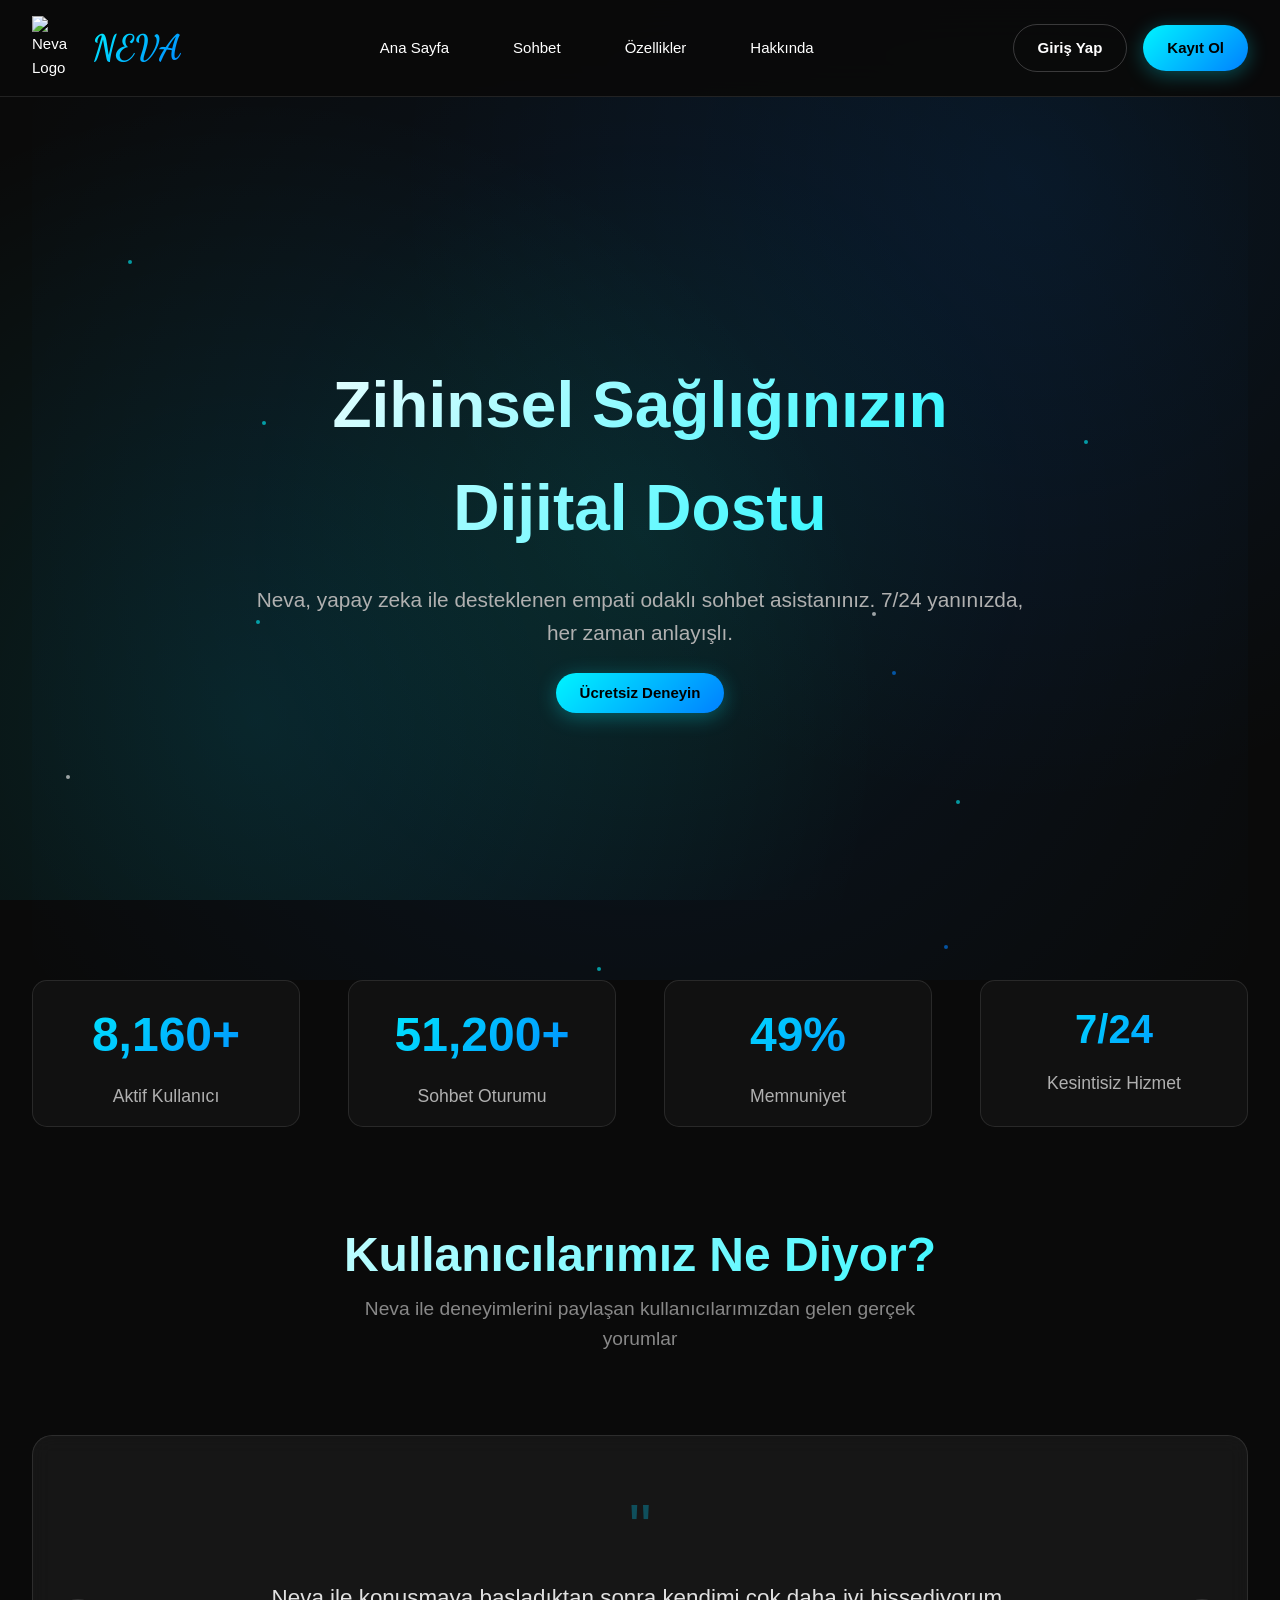
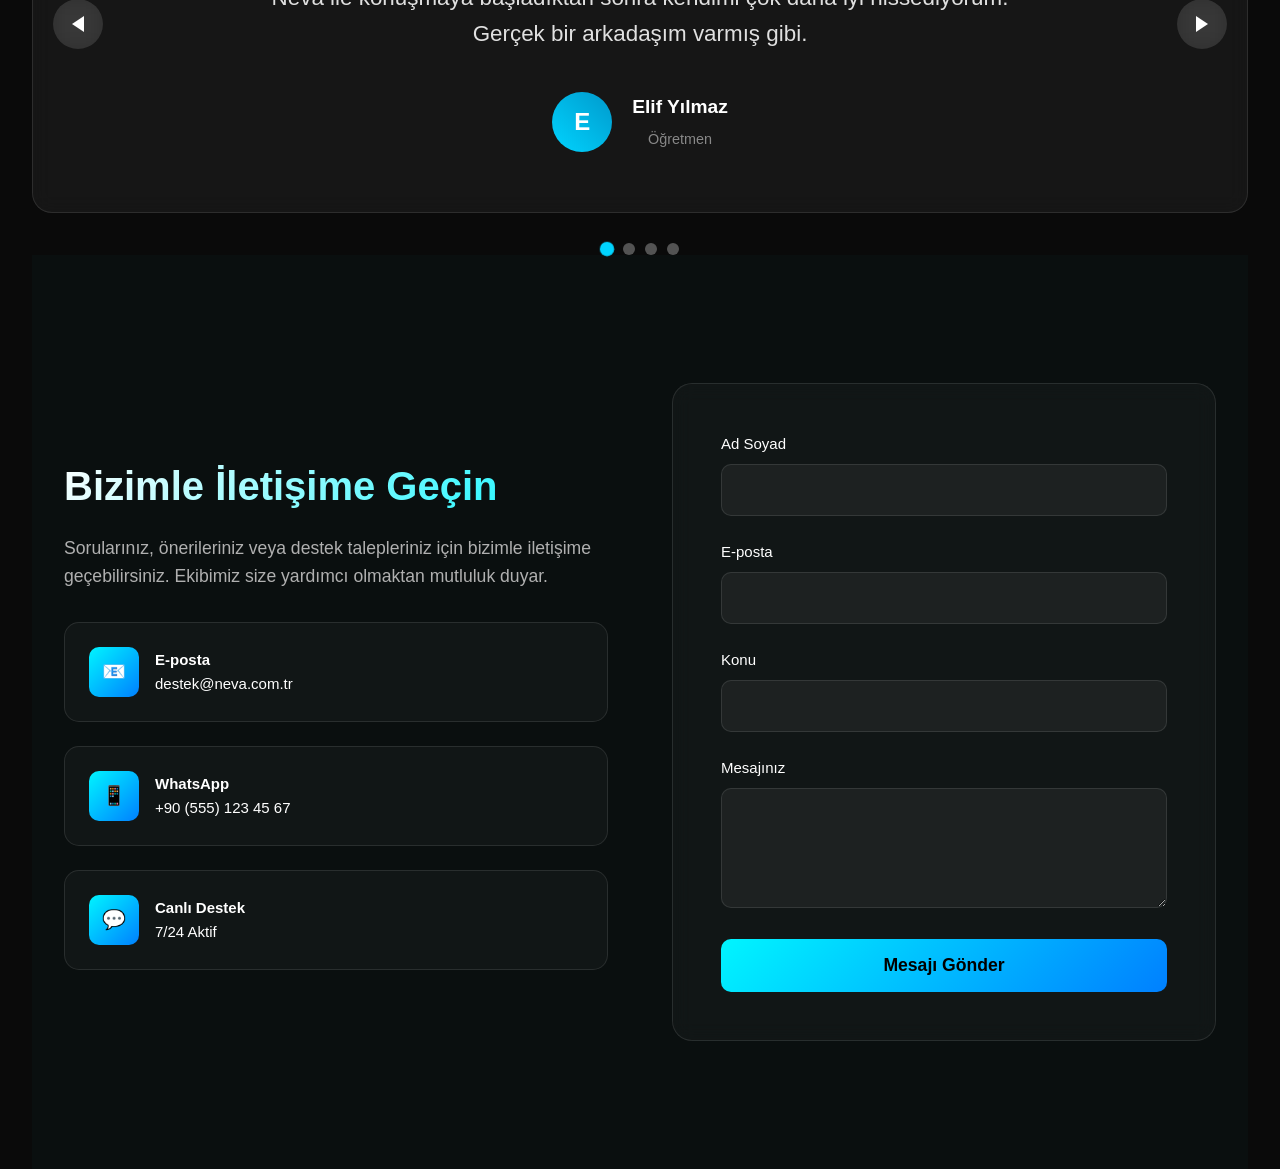
==== commit 91eeeb51: "sesli chat ekranı yapıldı <3" ====
--- a/frontend/index.html
+++ b/frontend/index.html
@@ -26,7 +26,7 @@
             </div>
             <ul class="nav-menu">
                 <li><a href="#" onclick="showPage('home')" class="active">Ana Sayfa</a></li>
-                <li><a href="chat_menu.html" onclick="showPage('chat'); loadChat('anxiety')">Sohbet</a></li>
+                <li><a href="chat_landing.html" onclick="showPage('chat'); loadChat('anxiety')">Sohbet</a></li>
                 <li><a href="#" onclick="showPage('features')">Özellikler</a></li>
                 <li><a href="#" onclick="showPage('about')">Hakkında</a></li>
             </ul>
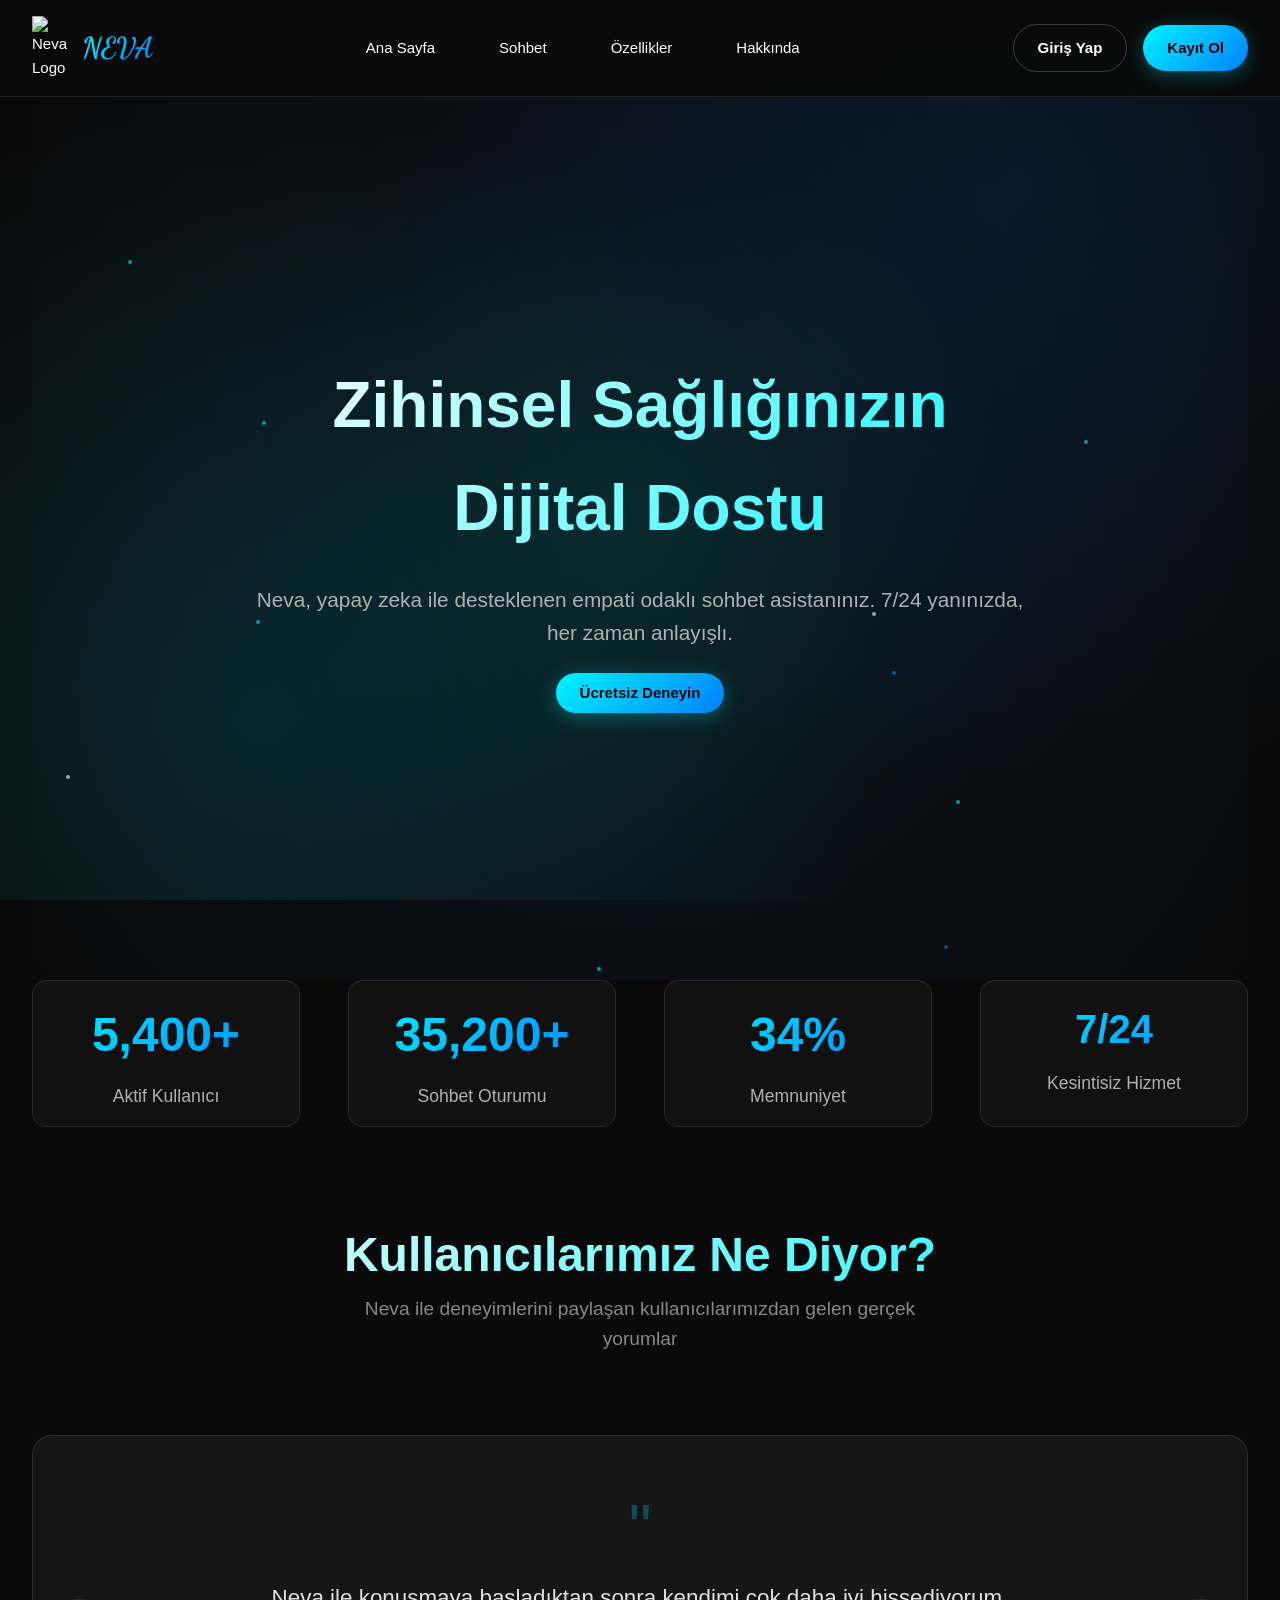
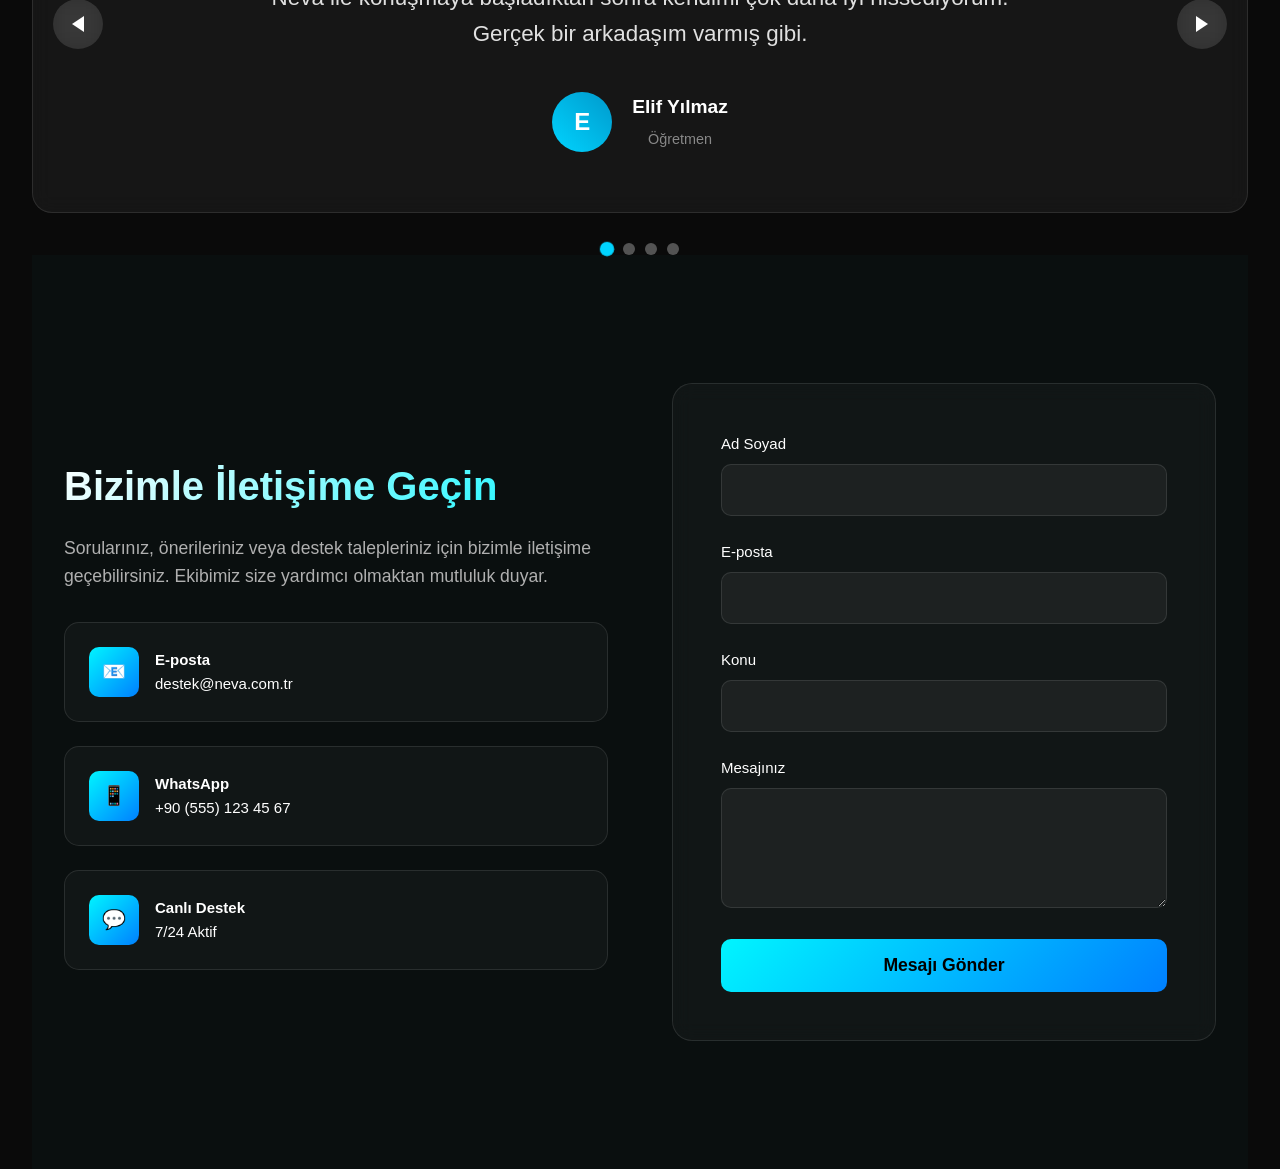
==== commit cb5fc56e: "backend ve front-end bağlanarak lokalde çalışan versiyon geliştirildi" ====
--- a/frontend/index.html
+++ b/frontend/index.html
@@ -20,15 +20,15 @@
     <!-- Nav -->
     <nav class="navbar">
         <div class="nav-container">
-             <div class="logo-container" onclick="showPage('home')">
+             <div class="logo-container">
             <img src="image/nevalogo.png" alt="Neva Logo" class="logo-image">
             <span class="logo-text">NEVA</span>
             </div>
             <ul class="nav-menu">
-                <li><a href="#" onclick="showPage('home')" class="active">Ana Sayfa</a></li>
-                <li><a href="chat_landing.html" onclick="showPage('chat'); loadChat('anxiety')">Sohbet</a></li>
-                <li><a href="#" onclick="showPage('features')">Özellikler</a></li>
-                <li><a href="#" onclick="showPage('about')">Hakkında</a></li>
+                <li><a href="index.html" class="active">Ana Sayfa</a></li>
+                <li><a href="chat_menu.html">Sohbet</a></li>
+                <li><a href="features.html">Özellikler</a></li>
+                <li><a href="index.html#about">Hakkında</a></li>
             </ul>
 
              <div class="auth-buttons">
--- a/frontend/styles.css
+++ b/frontend/styles.css
@@ -522,13 +522,13 @@
 }
 
 .logo-image {
-    width: 50px;
+    width: 40px;
     height: auto;
     margin: 0;
 }
 
 .logo-text {
-    font-size: 2.2rem;
+    font-size: 1.8rem;
     font-weight: 700;
     background: linear-gradient(135deg, #00f5ff, #0080ff);
     -webkit-background-clip: text;
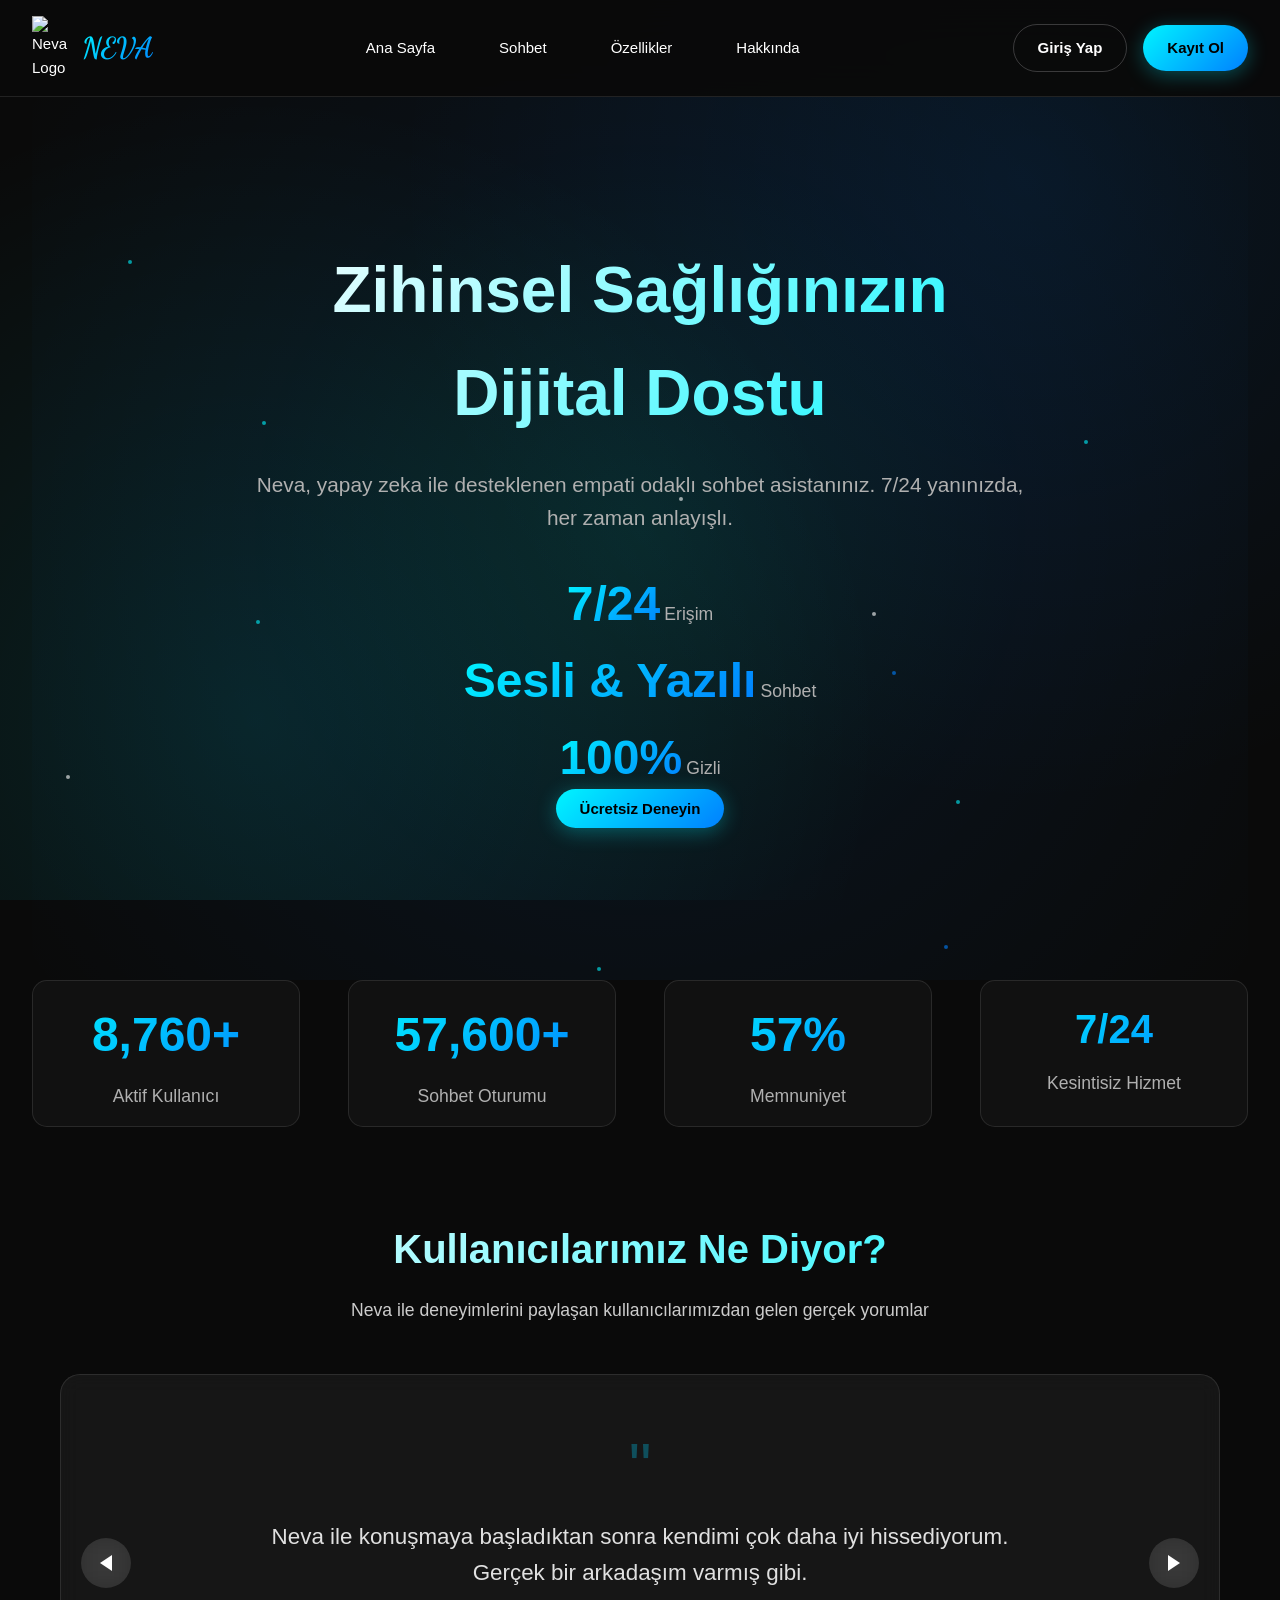
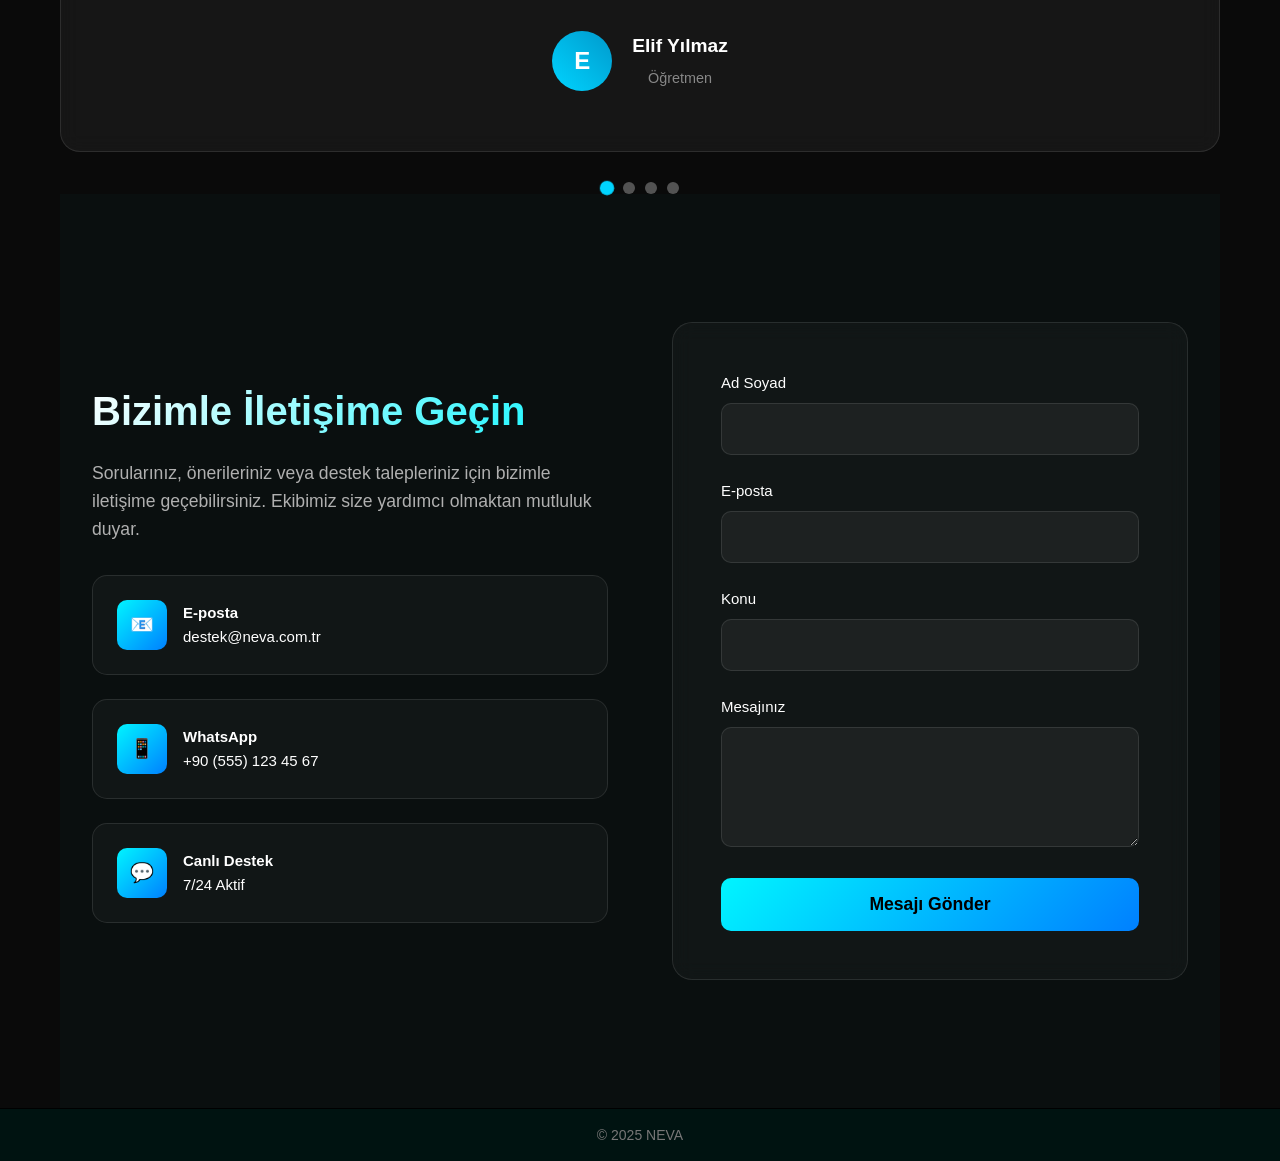
==== commit 2324d562: "proje canlıda çalışacak hale getirildi.(bir sürü güncelleme içeriyor)" ====
--- a/frontend/index.html
+++ b/frontend/index.html
@@ -28,7 +28,7 @@
                 <li><a href="index.html" class="active">Ana Sayfa</a></li>
                 <li><a href="chat_menu.html">Sohbet</a></li>
                 <li><a href="features.html">Özellikler</a></li>
-                <li><a href="index.html#about">Hakkında</a></li>
+                <li><a href="about.html">Hakkında</a></li>
             </ul>
 
              <div class="auth-buttons">
@@ -71,9 +71,21 @@
         <div class="hero-content">
             <h1 class="hero-title">Zihinsel Sağlığınızın Dijital Dostu</h1>
             <p class="hero-subtitle">Neva, yapay zeka ile desteklenen empati odaklı sohbet asistanınız. 7/24 yanınızda, her zaman anlayışlı.</p>
-                <a href="kayitol.html" class="nav-cta" target="nav-cta">Ücretsiz Deneyin</a> 
-             
-            </a>
+            <div class="hero-stats">
+                <div class="stat">
+                    <span class="stat-number">7/24</span>
+                    <span class="stat-label">Erişim</span>
+                </div>
+                <div class="stat">
+                    <span class="stat-number">Sesli & Yazılı</span>
+                    <span class="stat-label">Sohbet</span>
+                </div>
+                <div class="stat">
+                    <span class="stat-number">100%</span>
+                    <span class="stat-label">Gizli</span>
+                </div>
+            </div>
+            <a href="kayitol.html" class="nav-cta" target="nav-cta">Ücretsiz Deneyin</a>
         </div>
     </section>
 <!-- scroll bitiş -->
@@ -402,32 +414,6 @@
                     </ul>
                 </div>
             </div>
-        </section>
-
-        <!-- Hakkında-->
-        <section id="about" class="page-section">
-            <h1 class="page-title fade-in">Neva Hakkında</h1>
-            <p class="page-subtitle fade-in">Yapay zeka destekli psikolojik destek platformu</p>
-            
-            <div class="about-content fade-in">
-                <div class="about-text">
-                    <h3 style="color: #00f5ff; margin-bottom: 1rem;">Misyonumuz</h3>
-                    <p>Neva, modern yaşamın getirdiği stres, kaygı ve yalnızlık gibi zorluklarla mücadele eden bireylere destek olmak amacıyla geliştirilmiş, yapay zeka tabanlı bir psikolojik destek ve sohbet asistanıdır.</p>
-                    
-                    <h3 style="color: #00f5ff; margin-bottom: 1rem; margin-top: 2rem;">Vizyonumuz</h3>
-                    <p>Herkesin ihtiyaç duyduğu anda konuşabileceği bir "dijital sırdaş" yaratarak zihinsel farkındalığı artırmak ve yalnızlık hissini azaltmaktır.</p>
-                    
-                    <h3 style="color: #00f5ff; margin-bottom: 1rem; margin-top: 2rem;">Teknolojimiz</h3>
-                    <p>Gelişmiş doğal dil işleme, duygu analizi ve makine öğrenmesi teknolojileri kullanarak, kullanıcılarına empati odaklı, anlayışlı ve güvenli bir sohbet deneyimi sunuyoruz.</p>
-                </div>
-                
-                <div class="about-image">
-                    <div style="font-size: 4rem; margin-bottom: 1rem;">🤖</div>
-                    <h3 style="color: #00f5ff; margin-bottom: 1rem;">Neva AI</h3>
-                    <p>Yapay zeka destekli psikolojik destek asistanı</p>
-                </div>
-            </div>
-        
         </section>
     </div>
 
@@ -551,9 +537,10 @@
 
 <!-- en alttaki iletişimin altındaki bölüm -->
 
- <!-- <div style="background-color: #001311; padding: 15px 0; text-align: center; border-top: 1px solid #000000;">
+ <div style="background-color: #001311; padding: 15px 0; text-align: center; border-top: 1px solid #000000;">
     <div style="color: #777; font-size: 14px;">
         © 2025 NEVA
-    </div>  -->
+    </div>
+</div>
 </body>
 </html>
--- a/frontend/styles.css
+++ b/frontend/styles.css
@@ -1194,6 +1194,678 @@
         .fade-in {
             animation: fadeIn 0.5s ease forwards;
         }
+
+/* ===== FEATURES PAGE STYLES ===== */
+
+.features-page {
+    padding-top: 100px;
+    min-height: 100vh;
+    background: linear-gradient(135deg, #0a0a0a 0%, #1a1a1a 100%);
+}
+
+.tech-stack {
+    padding: 80px 0;
+    background: linear-gradient(135deg, rgba(0, 245, 255, 0.05) 0%, rgba(0, 128, 255, 0.02) 100%);
+    text-align: center;
+}
+
+.tech-grid {
+    display: grid;
+    grid-template-columns: repeat(auto-fit, minmax(200px, 1fr));
+    gap: 25px;
+    max-width: 800px;
+    margin: 0 auto;
+    margin-top: 40px;
+}
+
+.tech-item {
+    background: rgba(255, 255, 255, 0.02);
+    border: 1px solid rgba(255, 255, 255, 0.1);
+    border-radius: 15px;
+    padding: 25px 15px;
+    text-align: center;
+    transition: all 0.3s ease;
+    display: flex;
+    flex-direction: column;
+    align-items: center;
+    gap: 12px;
+}
+
+.tech-item:hover {
+    transform: translateY(-5px);
+    border-color: rgba(0, 245, 255, 0.3);
+    background: rgba(0, 245, 255, 0.05);
+    box-shadow: 0 10px 25px rgba(0, 245, 255, 0.1);
+}
+
+.tech-icon {
+    font-size: 2.5rem;
+    display: block;
+}
+
+.tech-name {
+    color: #ffffff;
+    font-size: 1rem;
+    font-weight: 600;
+    text-align: center;
+}
+
+/* CTA Section */
+.cta-section {
+    padding: 80px 0;
+    text-align: center;
+}
+
+.cta-content h2 {
+    color: #ffffff;
+    font-size: 2.5rem;
+    font-weight: 700;
+    margin-bottom: 20px;
+    background: linear-gradient(135deg, #ffffff, #00f5ff);
+    -webkit-background-clip: text;
+    -webkit-text-fill-color: transparent;
+    background-clip: text;
+}
+
+.cta-content p {
+    color: #cccccc;
+    font-size: 1.2rem;
+    margin-bottom: 40px;
+    max-width: 500px;
+    margin-left: auto;
+    margin-right: auto;
+}
+
+.cta-buttons {
+    display: flex;
+    gap: 20px;
+    justify-content: center;
+    flex-wrap: wrap;
+}
+
+.cta-button {
+    padding: 15px 30px;
+    border-radius: 10px;
+    text-decoration: none;
+    font-weight: 600;
+    font-size: 1rem;
+    transition: all 0.3s ease;
+    border: none;
+    cursor: pointer;
+    display: inline-flex;
+    align-items: center;
+    gap: 8px;
+}
+
+.cta-button.primary {
+    background: linear-gradient(135deg, #00f5ff, #0080ff);
+    color: #ffffff;
+}
+
+.cta-button.primary:hover {
+    transform: translateY(-2px);
+    box-shadow: 0 10px 25px rgba(0, 245, 255, 0.3);
+}
+
+.cta-button.secondary {
+    background: transparent;
+    color: #00f5ff;
+    border: 2px solid #00f5ff;
+}
+
+.cta-button.secondary:hover {
+    background: #00f5ff;
+    color: #000000;
+    transform: translateY(-2px);
+}
+
+/* ===== ABOUT PAGE STYLES ===== */
+
+.about-page {
+    padding-top: 120px;
+    min-height: 100vh;
+    background: linear-gradient(135deg, #0a0a0a 0%, #1a1a1a 100%);
+}
+
+.container {
+    max-width: 1200px;
+    margin: 0 auto;
+    padding: 0 20px;
+}
+
+.about-content-section {
+    padding: 80px 0;
+}
+
+.about-grid {
+    display: grid;
+    grid-template-columns: 1fr 1fr;
+    gap: 60px;
+    align-items: start;
+}
+
+.about-card {
+    background: linear-gradient(135deg, rgba(0, 245, 255, 0.1) 0%, rgba(0, 128, 255, 0.05) 100%);
+    border: 1px solid rgba(0, 245, 255, 0.2);
+    border-radius: 20px;
+    padding: 30px;
+    margin-bottom: 30px;
+    transition: all 0.3s ease;
+}
+
+.about-card:hover {
+    transform: translateY(-5px);
+    border-color: rgba(0, 245, 255, 0.4);
+    box-shadow: 0 20px 40px rgba(0, 245, 255, 0.1);
+}
+
+.card-icon {
+    font-size: 3rem;
+    margin-bottom: 20px;
+    display: block;
+}
+
+.card-title {
+    color: #00f5ff;
+    font-size: 1.5rem;
+    font-weight: 600;
+    margin-bottom: 15px;
+}
+
+.card-description {
+    color: #cccccc;
+    line-height: 1.6;
+    font-size: 1rem;
+}
+
+.about-visual {
+    display: flex;
+    justify-content: center;
+    align-items: center;
+}
+
+.neva-showcase {
+    background: linear-gradient(135deg, rgba(0, 245, 255, 0.15) 0%, rgba(0, 128, 255, 0.1) 100%);
+    border: 2px solid rgba(0, 245, 255, 0.3);
+    border-radius: 30px;
+    padding: 50px 40px;
+    text-align: center;
+    position: relative;
+    overflow: hidden;
+}
+
+.neva-showcase::before {
+    content: '';
+    position: absolute;
+    top: -50%;
+    left: -50%;
+    width: 200%;
+    height: 200%;
+    background: linear-gradient(45deg, transparent, rgba(0, 245, 255, 0.1), transparent);
+    animation: shine 3s infinite;
+}
+
+.showcase-icon {
+    font-size: 4rem;
+    margin-bottom: 20px;
+    position: relative;
+    z-index: 1;
+}
+
+.showcase-title {
+    color: #00f5ff;
+    font-size: 2rem;
+    font-weight: 700;
+    margin-bottom: 10px;
+    position: relative;
+    z-index: 1;
+}
+
+.showcase-subtitle {
+    color: #cccccc;
+    font-size: 1.1rem;
+    margin-bottom: 30px;
+    position: relative;
+    z-index: 1;
+}
+
+.stats-mini {
+    display: flex;
+    justify-content: space-around;
+    margin-top: 30px;
+    position: relative;
+    z-index: 1;
+}
+
+.stat-mini {
+    text-align: center;
+}
+
+.stat-mini .stat-number {
+    display: block;
+    color: #00f5ff;
+    font-size: 1.5rem;
+    font-weight: 700;
+}
+
+.stat-mini .stat-label {
+    color: #999999;
+    font-size: 0.9rem;
+    margin-top: 5px;
+}
+
+/* Section Header Global */
+.section-header {
+    text-align: center;
+    margin-bottom: 50px;
+}
+
+.section-title {
+    color: #ffffff;
+    font-size: 2.5rem;
+    font-weight: 700;
+    margin-bottom: 15px;
+    background: linear-gradient(135deg, #ffffff, #00f5ff);
+    -webkit-background-clip: text;
+    -webkit-text-fill-color: transparent;
+    background-clip: text;
+}
+
+.section-subtitle {
+    color: #cccccc;
+    font-size: 1.1rem;
+    line-height: 1.6;
+    max-width: 600px;
+    margin: 0 auto;
+}
+
+/* Values Section */
+.values-section {
+    background: linear-gradient(135deg, rgba(0, 245, 255, 0.05) 0%, rgba(0, 128, 255, 0.02) 100%);
+    padding: 80px 0;
+}
+
+.values-grid {
+    display: grid;
+    grid-template-columns: repeat(auto-fit, minmax(250px, 1fr));
+    gap: 30px;
+    margin-top: 50px;
+}
+
+.value-card {
+    background: rgba(255, 255, 255, 0.02);
+    border: 1px solid rgba(255, 255, 255, 0.1);
+    border-radius: 15px;
+    padding: 30px 20px;
+    text-align: center;
+    transition: all 0.3s ease;
+}
+
+.value-card:hover {
+    transform: translateY(-5px);
+    border-color: rgba(0, 245, 255, 0.3);
+    background: rgba(0, 245, 255, 0.05);
+}
+
+.value-icon {
+    font-size: 2.5rem;
+    margin-bottom: 20px;
+}
+
+.value-card h3 {
+    color: #ffffff;
+    font-size: 1.3rem;
+    margin-bottom: 15px;
+}
+
+.value-card p {
+    color: #cccccc;
+    line-height: 1.5;
+}
+
+/* Team Section */
+.team-section {
+    padding: 80px 0;
+}
+
+.team-grid {
+    display: grid;
+    grid-template-columns: repeat(auto-fit, minmax(280px, 1fr));
+    gap: 30px;
+    margin-top: 50px;
+}
+
+.team-card {
+    background: linear-gradient(135deg, rgba(0, 245, 255, 0.1) 0%, rgba(0, 128, 255, 0.05) 100%);
+    border: 1px solid rgba(0, 245, 255, 0.2);
+    border-radius: 20px;
+    padding: 40px 30px;
+    text-align: center;
+    transition: all 0.3s ease;
+}
+
+.team-card:hover {
+    transform: translateY(-10px);
+    box-shadow: 0 20px 40px rgba(0, 245, 255, 0.15);
+}
+
+.team-avatar {
+    font-size: 3rem;
+    margin-bottom: 20px;
+}
+
+.team-card h3 {
+    color: #00f5ff;
+    font-size: 1.4rem;
+    margin-bottom: 10px;
+}
+
+.team-card p {
+    color: #cccccc;
+    line-height: 1.5;
+}
+
+/* CTA Section */
+.cta-section {
+    background: linear-gradient(135deg, rgba(0, 245, 255, 0.1) 0%, rgba(0, 128, 255, 0.05) 100%);
+    padding: 80px 0;
+    text-align: center;
+}
+
+.cta-content {
+    max-width: 600px;
+    margin: 0 auto;
+}
+
+.cta-title {
+    color: #ffffff;
+    font-size: 2.5rem;
+    font-weight: 700;
+    margin-bottom: 20px;
+}
+
+.cta-subtitle {
+    color: #cccccc;
+    font-size: 1.2rem;
+    margin-bottom: 40px;
+}
+
+.cta-buttons {
+    display: flex;
+    gap: 20px;
+    justify-content: center;
+    flex-wrap: wrap;
+}
+
+.btn {
+    padding: 15px 30px;
+    border-radius: 10px;
+    text-decoration: none;
+    font-weight: 600;
+    font-size: 1rem;
+    transition: all 0.3s ease;
+    border: none;
+    cursor: pointer;
+}
+
+.btn-primary {
+    background: linear-gradient(135deg, #00f5ff, #0080ff);
+    color: #ffffff;
+}
+
+.btn-primary:hover {
+    transform: translateY(-2px);
+    box-shadow: 0 10px 25px rgba(0, 245, 255, 0.3);
+}
+
+.btn-secondary {
+    background: transparent;
+    color: #00f5ff;
+    border: 2px solid #00f5ff;
+}
+
+.btn-secondary:hover {
+    background: #00f5ff;
+    color: #000000;
+    transform: translateY(-2px);
+}
+
+/* Footer */
+.footer {
+    background: #000000;
+    border-top: 1px solid rgba(255, 255, 255, 0.1);
+    padding: 50px 0 20px;
+}
+
+.footer-content {
+    display: grid;
+    grid-template-columns: repeat(auto-fit, minmax(250px, 1fr));
+    gap: 40px;
+    margin-bottom: 30px;
+}
+
+.footer-logo {
+    display: flex;
+    align-items: center;
+    gap: 8px;
+    margin-bottom: 20px;
+}
+
+.footer-logo img {
+    width: 24px;
+    height: 24px;
+    object-fit: contain;
+}
+
+.footer-logo span {
+    color: #00f5ff;
+    font-size: 1.2rem;
+    font-weight: 700;
+    font-family: 'Dancing Script', cursive;
+}
+
+.footer-logo-img {
+    width: 24px;
+    height: 24px;
+    object-fit: contain;
+}
+
+.footer-logo-text {
+    color: #00f5ff;
+    font-size: 1.2rem;
+    font-weight: 700;
+    font-family: 'Dancing Script', cursive;
+}
+
+.footer-description {
+    color: #cccccc;
+    line-height: 1.6;
+}
+
+.footer-section h4 {
+    color: #ffffff;
+    font-size: 1.2rem;
+    margin-bottom: 20px;
+}
+
+.footer-links {
+    list-style: none;
+    padding: 0;
+}
+
+.footer-links li {
+    margin-bottom: 10px;
+}
+
+.footer-links a {
+    color: #cccccc;
+    text-decoration: none;
+    transition: color 0.3s ease;
+}
+
+.footer-links a:hover {
+    color: #00f5ff;
+}
+
+.footer-bottom {
+    border-top: 1px solid rgba(255, 255, 255, 0.1);
+    padding-top: 20px;
+    text-align: center;
+}
+
+.footer-bottom p {
+    color: #999999;
+    font-size: 0.9rem;
+}
+
+/* Responsive Design for About Page */
+@media (max-width: 768px) {
+    .about-page {
+        padding-top: 100px;
+    }
+    
+    .container {
+        padding: 0 15px;
+    }
+    
+    .about-grid {
+        grid-template-columns: 1fr;
+        gap: 40px;
+    }
+    
+    .neva-showcase {
+        padding: 30px 20px;
+    }
+    
+    .showcase-title {
+        font-size: 1.7rem;
+    }
+    
+    .stats-mini {
+        flex-direction: column;
+        gap: 20px;
+    }
+    
+    .section-title {
+        font-size: 2rem;
+    }
+    
+    /* Features page responsive */
+    .tech-grid {
+        grid-template-columns: repeat(auto-fit, minmax(150px, 1fr));
+        gap: 20px;
+    }
+    
+    .tech-item {
+        padding: 20px 10px;
+    }
+    
+    .tech-icon {
+        font-size: 2rem;
+    }
+    
+    .tech-name {
+        font-size: 0.9rem;
+    }
+    
+    .cta-content h2 {
+        font-size: 2rem;
+    }
+    
+    .cta-buttons {
+        flex-direction: column;
+        align-items: center;
+    }
+    
+    .cta-button {
+        width: 80%;
+        max-width: 300px;
+        justify-content: center;
+    }
+    
+    /* Footer responsive */
+    .footer-content {
+        grid-template-columns: 1fr;
+        gap: 30px;
+        text-align: center;
+    }
+    
+    .footer-section ul {
+        display: flex;
+        flex-wrap: wrap;
+        justify-content: center;
+        gap: 15px;
+    }
+    
+    .footer-section ul li {
+        margin-bottom: 0;
+    }
+}
+
+@media (max-width: 480px) {
+    .about-card {
+        padding: 20px;
+        margin-bottom: 20px;
+    }
+    
+    .card-icon {
+        font-size: 2.5rem;
+    }
+    
+    .card-title {
+        font-size: 1.3rem;
+    }
+    
+    .showcase-icon {
+        font-size: 3rem;
+    }
+    
+    /* Features page mobile */
+    .tech-grid {
+        grid-template-columns: repeat(2, 1fr);
+        gap: 15px;
+    }
+    
+    .tech-item {
+        padding: 15px 8px;
+    }
+    
+    .tech-icon {
+        font-size: 1.8rem;
+    }
+    
+    .tech-name {
+        font-size: 0.8rem;
+    }
+    
+    .cta-content h2 {
+        font-size: 1.8rem;
+    }
+    
+    .cta-content p {
+        font-size: 1rem;
+    }
+    
+    .cta-button {
+        width: 90%;
+        padding: 12px 20px;
+        font-size: 0.9rem;
+    }
+    
+    .team-card, .value-card {
+        padding: 20px 15px;
+    }
+    
+    .cta-section {
+        padding: 60px 0;
+    }
+}
+
+@keyframes shine {
+    0% { transform: translateX(-100%) translateY(-100%) rotate(45deg); }
+    100% { transform: translateX(100%) translateY(100%) rotate(45deg); }
+}
+
         
 
         
